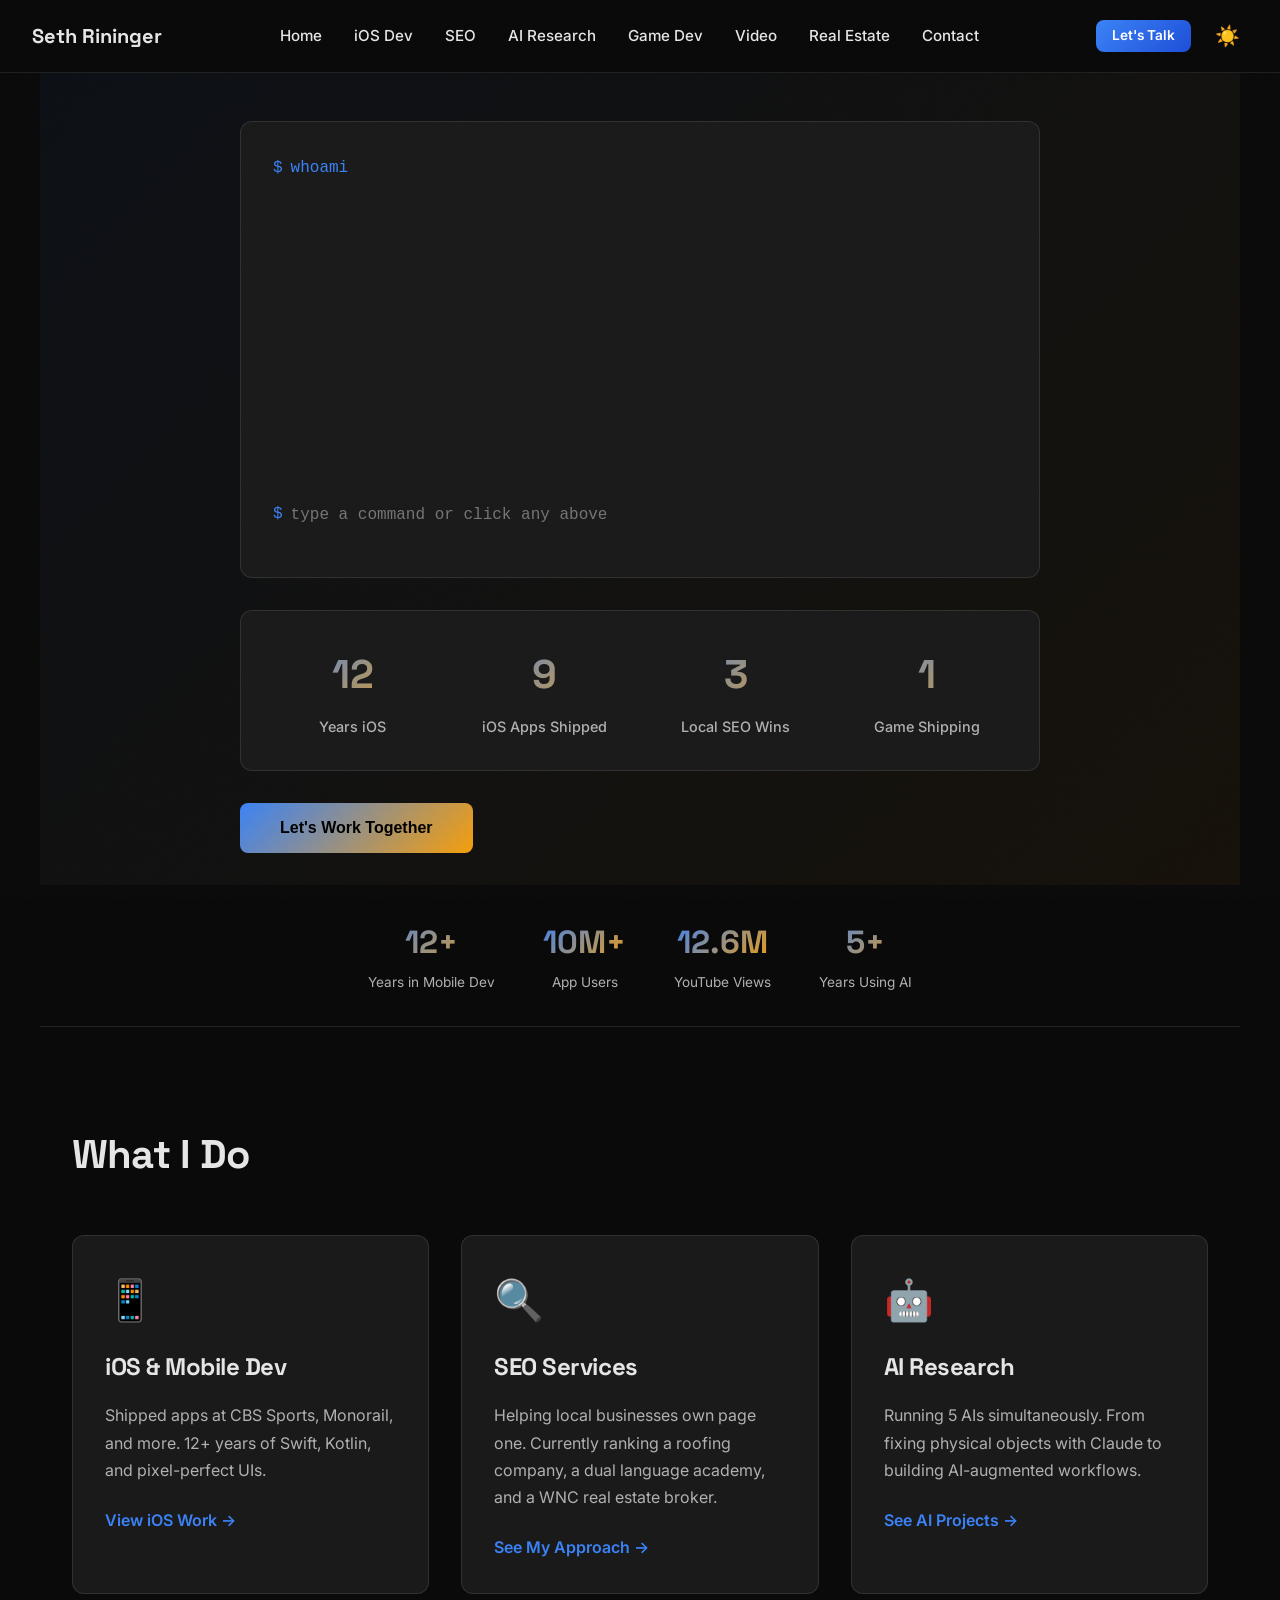
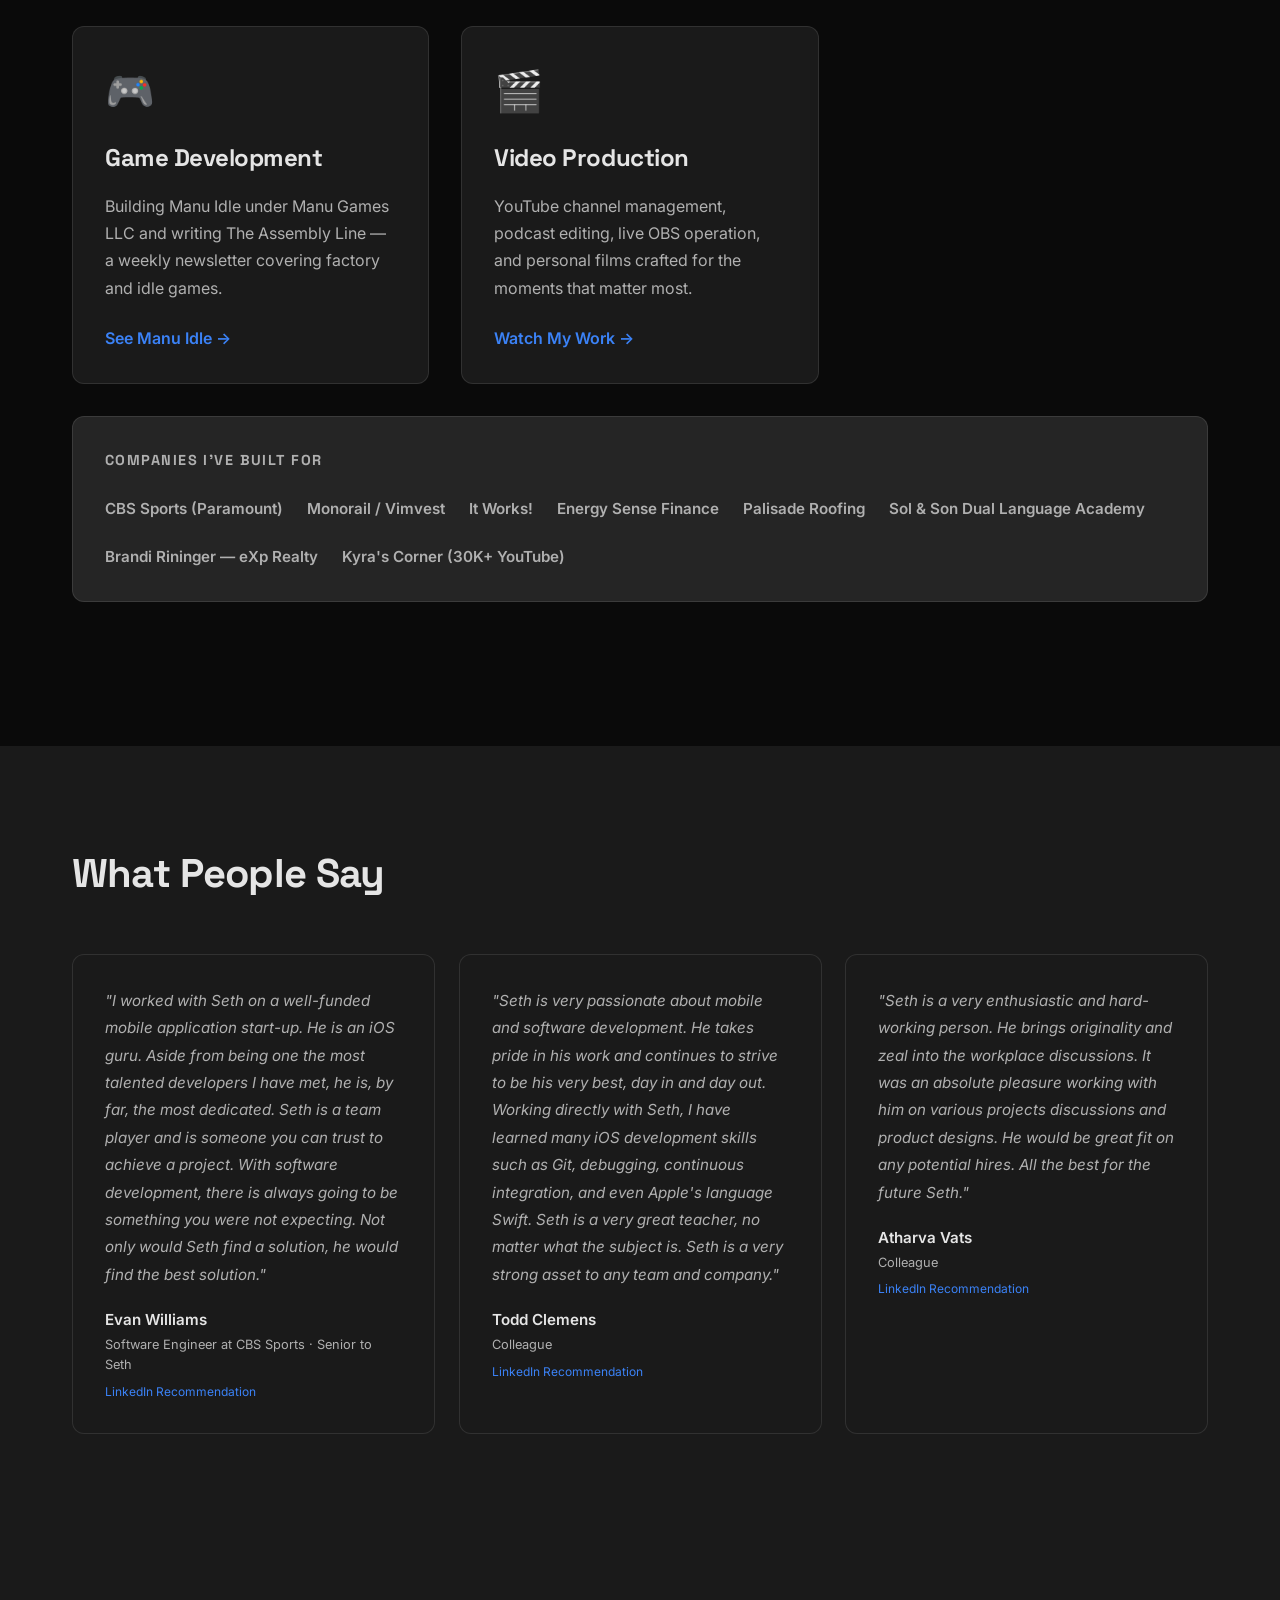
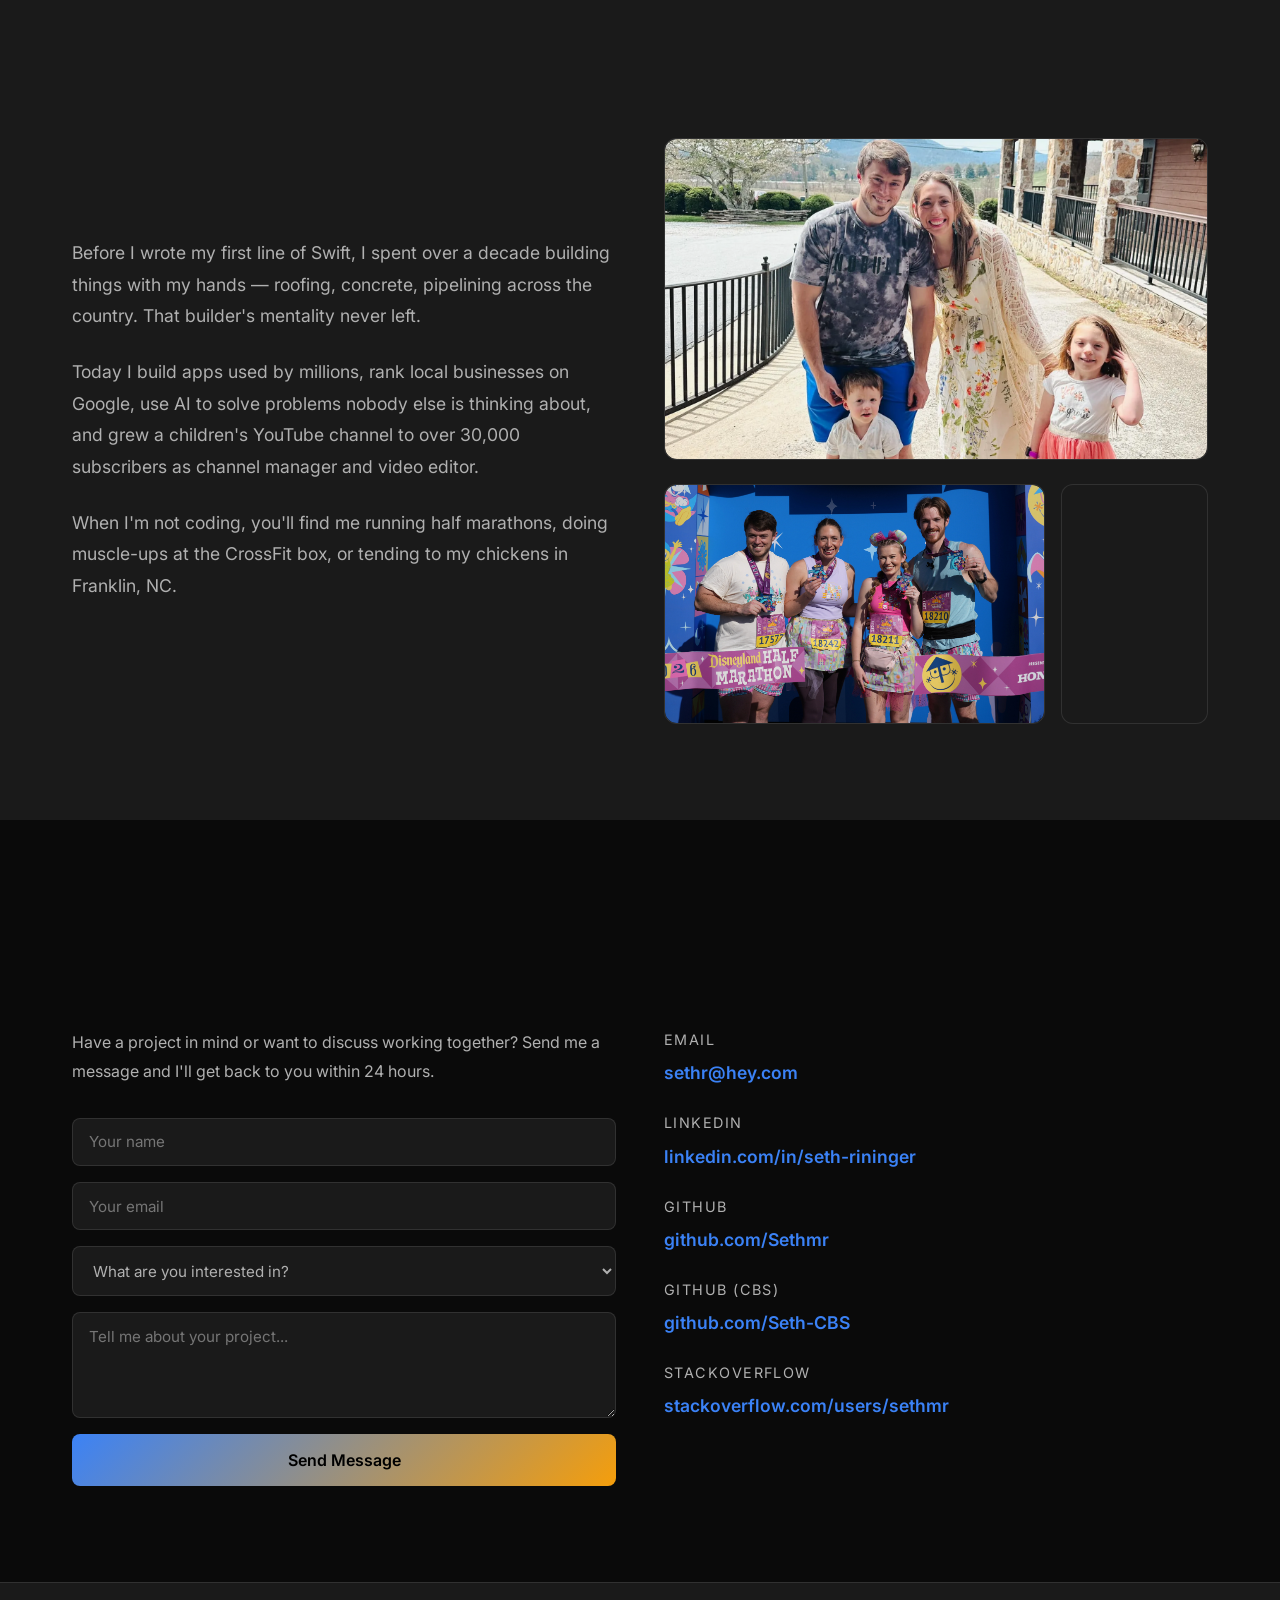
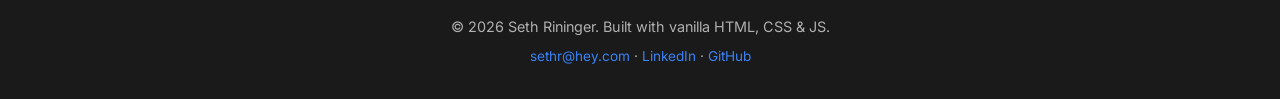
==== index.html @ 67403cc0 "Format command outputs as concise bullet lists Rewrite cat ios / seo / ai / gamedev / video / reales" ====
<!DOCTYPE html>
<html lang="en">
<head>
    <meta charset="UTF-8">
    <meta name="viewport" content="width=device-width, initial-scale=1.0, viewport-fit=cover">
    <meta name="theme-color" content="#0a0a0a">
    <title>Seth Rininger - Senior iOS Developer & AI Builder</title>
    <link rel="preconnect" href="https://fonts.googleapis.com">
    <link rel="preconnect" href="https://fonts.gstatic.com" crossorigin>
    <link href="https://fonts.googleapis.com/css2?family=Inter:wght@400;500;600;700&family=Space+Grotesk:wght@600;700&display=swap" rel="stylesheet">
    <link rel="stylesheet" href="assets/effects.css">

    <style>
        * {
            margin: 0;
            padding: 0;
            box-sizing: border-box;
        }

        :root {
            --bg-primary: #0a0a0a;
            --bg-secondary: #1a1a1a;
            --bg-tertiary: #252525;
            --text-primary: #e5e5e5;
            --text-secondary: #b0b0b0;
            --accent-blue: #3b82f6;
            --accent-amber: #f59e0b;
            --border-color: rgba(255, 255, 255, 0.1);
            --transition: all 0.3s cubic-bezier(0.4, 0, 0.2, 1);
        }

        body.light-mode {
            --bg-primary: #ffffff;
            --bg-secondary: #f9f9f9;
            --bg-tertiary: #f0f0f0;
            --text-primary: #1a1a1a;
            --text-secondary: #666666;
            --border-color: rgba(0, 0, 0, 0.1);
        }

        body {
            font-family: 'Inter', sans-serif;
            background-color: var(--bg-primary);
            color: var(--text-primary);
            line-height: 1.6;
            overflow-x: hidden;
            transition: var(--transition);
        }

        html {
            scroll-behavior: smooth;
        }

        /* Typography */
        h1, h2, h3, h4, h5, h6 {
            font-family: 'Space Grotesk', sans-serif;
            font-weight: 700;
            letter-spacing: -0.02em;
        }

        h2 {
            font-size: 2.5rem;
            margin-bottom: 3rem;
        }

        /* Navigation */
        nav {
            position: sticky;
            top: 0;
            z-index: 1000;
            background-color: rgba(10, 10, 10, 0.95);
            border-bottom: 1px solid rgba(229, 229, 229, 0.1);
            padding: 1rem 2rem;
            backdrop-filter: blur(10px);
            display: flex;
            justify-content: space-between;
            align-items: center;
        }

        body.light-mode nav {
            background-color: rgba(255, 255, 255, 0.95);
        }

        .nav-brand {
            font-family: 'Space Grotesk', sans-serif;
            font-size: 1.25rem;
            font-weight: 700;
            color: var(--text-primary);
            display: flex;
            align-items: center;
        }

        .nav-links {
            display: flex;
            gap: 2rem;
            list-style: none;
            align-items: center;
        }

        .nav-links a {
            color: var(--text-primary);
            font-size: 0.95rem;
            font-weight: 500;
            transition: color 0.2s ease;
            text-decoration: none;
        }

        .nav-links a:hover {
            color: var(--accent-blue);
        }

        .nav-controls {
            display: flex;
            gap: 1rem;
            align-items: center;
        }

        .theme-toggle {
            background: none;
            border: none;
            color: var(--text-primary);
            cursor: pointer;
            font-size: 1.25rem;
            transition: color 0.2s ease;
            padding: 0.5rem;
        }

        .theme-toggle:hover {
            color: var(--accent-blue);
        }

        /* hamburger base & animation handled by effects.css */

        /* Hero Section — sized so that hero + social-proof strip together
           fill the viewport on first paint (social strip acts like a footer
           until the user scrolls). */
        .hero {
            margin-top: 0;
            min-height: calc(100vh - 13rem);
            display: flex;
            align-items: center;
            justify-content: center;
            padding: 3rem 2rem 2rem;
            background: linear-gradient(135deg, rgba(59, 130, 246, 0.05) 0%, rgba(245, 158, 11, 0.05) 100%);
        }

        .hero-content {
            max-width: 800px;
            width: 100%;
        }

        .terminal {
            background-color: var(--bg-secondary);
            border: 1px solid var(--border-color);
            border-radius: 12px;
            padding: 2rem;
            margin-bottom: 2rem;
            font-family: 'Courier New', monospace;
            font-size: 1rem;
            line-height: 1.8;
            overflow-y: auto;
            scrollbar-width: thin;
            scrollbar-color: var(--border-color) transparent;
        }

        .terminal::-webkit-scrollbar {
            width: 8px;
        }
        .terminal::-webkit-scrollbar-track {
            background: transparent;
        }
        .terminal::-webkit-scrollbar-thumb {
            background: var(--border-color);
            border-radius: 4px;
        }
        .terminal::-webkit-scrollbar-thumb:hover {
            background: var(--accent-blue);
        }

        .terminal-line {
            margin-bottom: 1rem;
            min-height: 1.8rem;
            display: flex;
            align-items: center;
        }

        .terminal-line.command {
            color: var(--accent-blue);
        }

        .terminal-line.output {
            color: var(--accent-amber);
        }

        .terminal-prompt {
            margin-right: 0.5rem;
        }

        .cursor {
            display: inline-block;
            width: 2px;
            height: 1.2em;
            background-color: var(--accent-blue);
            margin-left: 0.1em;
            animation: blink 0.7s infinite;
        }

        @keyframes blink {
            0%, 49% { opacity: 1; }
            50%, 100% { opacity: 0; }
        }

        /* Status Board (rendered inside terminal) */
        .status-board {
            margin: 0.25rem 0 1rem 1.25rem;
            padding: 0.75rem 1rem;
            background: rgba(0, 0, 0, 0.25);
            border: 1px solid rgba(59, 130, 246, 0.2);
            border-radius: 6px;
            font-family: 'Courier New', monospace;
            font-size: 0.88rem;
            line-height: 1.9;
        }

        body.light-mode .status-board {
            background: rgba(0, 0, 0, 0.04);
            border-color: rgba(59, 130, 246, 0.25);
        }

        .status-row {
            display: grid;
            grid-template-columns: auto 1fr auto;
            gap: 0.75rem;
            align-items: center;
            color: var(--text-primary);
            padding: 0.1rem 0;
        }

        .status-row a {
            color: inherit;
            text-decoration: none;
            display: contents;
        }

        .status-row:hover .status-name {
            color: var(--accent-amber);
            text-decoration: underline;
        }

        .status-dot {
            width: 8px;
            height: 8px;
            border-radius: 50%;
            background: #10b981;
            box-shadow: 0 0 6px rgba(16, 185, 129, 0.7);
            animation: status-pulse 2.4s ease-in-out infinite;
        }

        .status-dot.yellow {
            background: #f59e0b;
            box-shadow: 0 0 6px rgba(245, 158, 11, 0.7);
        }

        @keyframes status-pulse {
            0%, 100% { opacity: 1; transform: scale(1); }
            50% { opacity: 0.55; transform: scale(0.85); }
        }

        .status-name {
            color: var(--accent-blue);
            font-weight: 500;
            transition: color 0.2s ease;
        }

        .status-meta {
            color: var(--text-secondary);
            font-size: 0.82rem;
            white-space: nowrap;
        }

        /* Help / command list */
        .terminal-help {
            margin: 0.25rem 0 1rem 1.25rem;
            color: var(--text-secondary);
            font-family: 'Courier New', monospace;
            font-size: 0.88rem;
            line-height: 1.9;
        }

        .terminal-help .cmd-row {
            display: grid;
            grid-template-columns: 22ch 1fr;
            gap: 0.5rem;
        }

        .terminal-help .cmd {
            color: var(--accent-amber);
            cursor: pointer;
            transition: color 0.2s ease;
        }

        .terminal-help .cmd:hover {
            color: var(--accent-blue);
            text-decoration: underline;
        }

        /* Bulleted list inside a sayBlock — console-y but scannable */
        .terminal-help .bullet {
            padding-left: 1.25em;
            text-indent: -1.25em;
        }
        .terminal-help .bullet::before {
            content: "▸ ";
            color: var(--accent-blue);
        }
        .terminal-help .bullet .label {
            color: var(--text-secondary);
            margin-right: 0.4em;
        }
        .terminal-help .bullet .hl {
            color: var(--accent-blue);
        }
        .terminal-help .footer-cmd {
            margin-top: 0.4rem;
            color: var(--text-secondary);
        }

        /* Interactive input line */
        .terminal-input-line {
            display: flex;
            align-items: center;
        }

        .terminal-input {
            background: transparent;
            border: none;
            outline: none;
            color: var(--accent-blue);
            font-family: 'Courier New', monospace;
            font-size: 1rem;
            flex: 1;
            caret-color: var(--accent-blue);
            padding: 0;
            margin: 0;
        }

        @media (max-width: 480px) {
            .status-board,
            .terminal-help {
                font-size: 0.75rem;
                padding: 0.5rem 0.75rem;
            }
            .terminal-help .cmd-row {
                grid-template-columns: 18ch 1fr;
            }
            .status-meta {
                font-size: 0.72rem;
            }
        }

        .stats-bar {
            display: grid;
            grid-template-columns: repeat(auto-fit, minmax(150px, 1fr));
            gap: 2rem;
            margin-bottom: 2rem;
            padding: 2rem;
            background-color: var(--bg-secondary);
            border: 1px solid var(--border-color);
            border-radius: 12px;
        }

        .stat-item {
            text-align: center;
        }

        .stat-number {
            font-family: 'Space Grotesk', sans-serif;
            font-size: 2.5rem;
            font-weight: 700;
            background: linear-gradient(135deg, var(--accent-blue), var(--accent-amber));
            -webkit-background-clip: text;
            -webkit-text-fill-color: transparent;
            background-clip: text;
            margin-bottom: 0.5rem;
        }

        .stat-label {
            font-size: 0.9rem;
            color: var(--text-secondary);
            font-weight: 500;
        }

        .hero-cta {
            display: inline-block;
            padding: 1rem 2.5rem;
            background: linear-gradient(135deg, var(--accent-blue), var(--accent-amber));
            color: #000;
            text-decoration: none;
            border-radius: 8px;
            font-weight: 600;
            font-size: 1rem;
            transition: var(--transition);
            cursor: pointer;
            border: none;
        }

        .hero-cta:hover {
            transform: translateY(-2px);
            box-shadow: 0 10px 30px rgba(59, 130, 246, 0.3);
        }

        /* Sections */
        section {
            padding: 6rem 2rem;
            max-width: 1200px;
            margin: 0 auto;
        }

        section.dark {
            background-color: var(--bg-secondary);
            max-width: 100%;
            padding-left: calc(max(2rem, (100vw - 1200px) / 2 + 2rem));
            padding-right: calc(max(2rem, (100vw - 1200px) / 2 + 2rem));
        }

        /* Cards Grid */
        .cards-grid {
            display: grid;
            grid-template-columns: repeat(auto-fit, minmax(280px, 1fr));
            gap: 2rem;
            margin-bottom: 2rem;
        }

        .card {
            background-color: var(--bg-secondary);
            border: 1px solid var(--border-color);
            border-radius: 12px;
            padding: 2rem;
            transition: var(--transition);
            opacity: 0;
            transform: translateY(20px);
        }

        .card.visible {
            opacity: 1;
            transform: translateY(0);
        }

        .card:hover {
            border-color: var(--accent-blue);
            transform: translateY(-8px);
            box-shadow: 0 20px 40px rgba(59, 130, 246, 0.2);
        }

        .card-icon {
            font-size: 2.5rem;
            margin-bottom: 1rem;
        }

        .card h3 {
            font-size: 1.5rem;
            margin-bottom: 1rem;
        }

        .card p {
            color: var(--text-secondary);
            margin-bottom: 1.5rem;
            line-height: 1.7;
        }

        .card-link {
            color: var(--accent-blue);
            text-decoration: none;
            font-weight: 600;
            display: inline-flex;
            align-items: center;
            gap: 0.5rem;
            transition: var(--transition);
        }

        .card-link:hover {
            gap: 1rem;
            color: var(--accent-amber);
        }

        /* Credibility Strip */
        .credibility-strip {
            background-color: var(--bg-tertiary);
            border: 1px solid var(--border-color);
            border-radius: 12px;
            padding: 2rem;
            margin-bottom: 3rem;
        }

        .credibility-strip h4 {
            font-size: 0.9rem;
            color: var(--text-secondary);
            margin-bottom: 1.5rem;
            text-transform: uppercase;
            letter-spacing: 0.1em;
        }

        .credibility-logos {
            display: flex;
            flex-wrap: wrap;
            gap: 1.5rem;
            align-items: center;
        }

        .credibility-logo {
            font-weight: 600;
            color: var(--text-secondary);
            font-size: 0.95rem;
            transition: var(--transition);
        }

        .credibility-logo:hover {
            color: var(--accent-blue);
        }

        /* Testimonials Section */
        .testimonials-grid {
            display: grid;
            grid-template-columns: repeat(auto-fit, minmax(300px, 1fr));
            gap: 1.5rem;
        }

        .testimonial-card {
            background-color: var(--bg-secondary);
            border: 1px solid var(--border-color);
            border-radius: 12px;
            padding: 2rem;
            transition: var(--transition);
        }

        .testimonial-card:hover {
            border-color: var(--accent-blue);
            transform: translateY(-3px);
            box-shadow: 0 8px 25px rgba(59, 130, 246, 0.1);
        }

        .testimonial-text {
            font-size: 0.95rem;
            line-height: 1.8;
            color: var(--text-secondary);
            font-style: italic;
            margin-bottom: 1.25rem;
        }

        .testimonial-author {
            display: flex;
            flex-direction: column;
            gap: 0.15rem;
        }

        .testimonial-name {
            font-weight: 600;
            color: var(--text-primary);
            font-size: 0.95rem;
        }

        .testimonial-role {
            font-size: 0.8rem;
            color: var(--text-secondary);
        }

        .testimonial-source {
            font-size: 0.75rem;
            color: var(--accent-blue);
            margin-top: 0.25rem;
        }

        /* About Section */
        .about-grid {
            display: grid;
            grid-template-columns: 1fr 1fr;
            gap: 3rem;
            align-items: center;
        }

        .about-media {
            display: flex;
            flex-direction: column;
            gap: 1.5rem;
        }

        .about-photo {
            border-radius: 12px;
            overflow: hidden;
            border: 1px solid var(--border-color);
        }

        .about-photo img {
            width: 100%;
            height: 320px;
            object-fit: cover;
            object-position: center 20%;
            display: block;
            border-radius: 12px;
        }

        .about-action-row {
            display: flex;
            gap: 1rem;
            align-items: stretch;
            height: 240px;
        }

        .about-photo-small {
            flex: 0 0 70%;
        }

        .about-photo-small img {
            height: 100% !important;
        }

        .about-video {
            border-radius: 12px;
            overflow: hidden;
            border: 1px solid var(--border-color);
            background: var(--bg-secondary);
            flex: 1;
            display: flex;
            align-items: center;
            justify-content: center;
        }

        .about-video video {
            width: 100%;
            height: 100%;
            object-fit: cover;
            border-radius: 12px;
        }

        @media (max-width: 768px) {
            .about-grid {
                grid-template-columns: 1fr;
                gap: 2rem;
            }
            .about-photo img {
                height: 260px;
            }
            .about-action-row {
                flex-direction: column;
                height: auto;
            }
            .about-photo-small {
                flex: none;
            }
            .about-photo-small img {
                height: 260px !important;
            }
            .about-video {
                height: 300px;
            }
        }

        .about-content {
            max-width: 700px;
            font-size: 1.1rem;
            line-height: 1.8;
            color: var(--text-secondary);
        }

        .about-content p {
            margin-bottom: 1.5rem;
        }

        /* Contact Section */
        .contact-links {
            display: flex;
            flex-wrap: wrap;
            gap: 2rem;
            margin-bottom: 2rem;
        }

        .contact-item {
            display: flex;
            flex-direction: column;
            gap: 0.5rem;
        }

        .contact-label {
            font-size: 0.9rem;
            color: var(--text-secondary);
            text-transform: uppercase;
            letter-spacing: 0.1em;
        }

        .contact-value {
            font-size: 1.1rem;
            font-weight: 600;
            color: var(--accent-blue);
            text-decoration: none;
            transition: var(--transition);
        }

        .contact-value:hover {
            color: var(--accent-amber);
        }

        /* Footer */
        footer {
            background-color: var(--bg-secondary);
            border-top: 1px solid var(--border-color);
            padding: 2rem;
            text-align: center;
            color: var(--text-secondary);
            font-size: 0.9rem;
        }

        /* Responsive */
        @media (max-width: 768px) {
            nav {
                background: transparent !important;
                border-bottom: none !important;
                backdrop-filter: none !important;
                -webkit-backdrop-filter: none !important;
                padding: 0.75rem 1rem !important;
                padding-top: calc(0.75rem + env(safe-area-inset-top, 0px)) !important;
                gap: 0 !important;
            }
            nav .nav-brand,
            nav .nav-controls {
                background: rgba(40, 40, 40, 0.55);
                -webkit-backdrop-filter: blur(20px) saturate(180%);
                backdrop-filter: blur(20px) saturate(180%);
                border: 1px solid rgba(255, 255, 255, 0.12);
                border-radius: 50px;
                box-shadow: 0 2px 12px rgba(0, 0, 0, 0.3);
                height: 40px;
                display: flex;
                align-items: center;
            }
            nav .nav-brand {
                padding: 0 1rem;
                font-size: 1rem;
            }
            nav .nav-controls {
                padding: 0 0.75rem;
                gap: 0.5rem;
            }
            body.light-mode nav .nav-brand,
            body.light-mode nav .nav-controls {
                background: rgba(255, 255, 255, 0.55);
                border: 1px solid rgba(0, 0, 0, 0.08);
                box-shadow: 0 2px 12px rgba(0, 0, 0, 0.1);
            }

            h2 {
                font-size: 1.8rem;
                margin-bottom: 2rem;
            }

            .nav-links {
                display: none;
                position: absolute;
                top: 60px;
                left: 0;
                right: 0;
                background-color: var(--bg-primary);
                flex-direction: column;
                gap: 1rem;
                padding: 1.5rem;
                border-bottom: 1px solid var(--border-color);
            }

            .nav-links.active {
                display: flex;
            }

            .hamburger {
                display: flex;
            }

            .nav-cta {
                display: none;
            }

            .hero {
                align-items: flex-start;
                min-height: auto;
                padding-top: 5rem;
                padding-bottom: 2rem;
            }

            .terminal {
                padding: 1.5rem;
                font-size: 0.85rem;
            }

            .terminal-input {
                font-size: 16px;
            }

            .stats-bar {
                grid-template-columns: repeat(2, 1fr);
                gap: 1rem;
                padding: 1.5rem;
            }

            .stat-number {
                font-size: 1.8rem;
            }

            .credibility-logos {
                gap: 1rem;
            }

            .credibility-logo {
                font-size: 0.85rem;
            }

            section {
                padding: 3rem 1rem;
            }

            .contact-links {
                flex-direction: column;
                gap: 1.5rem;
            }

            #contact > div {
                grid-template-columns: 1fr !important;
                gap: 2rem !important;
            }
        }

        @media (max-width: 480px) {
            section {
                padding: 2rem 1rem;
            }

            h2 {
                font-size: 1.5rem;
                margin-bottom: 1.5rem;
            }

            .hero {
                padding: 1rem;
            }

            .terminal {
                padding: 1rem;
                font-size: 0.75rem;
            }

            .stats-bar {
                grid-template-columns: 1fr;
            }

            .stat-number {
                font-size: 1.5rem;
            }

            .hero-cta {
                padding: 0.8rem 2rem;
                font-size: 0.95rem;
            }
        }

        .sr-only { position: absolute; width: 1px; height: 1px; padding: 0; margin: -1px; overflow: hidden; clip: rect(0,0,0,0); white-space: nowrap; border: 0; }
    </style>
    <meta name="author" content="Seth Rininger">
    <meta name="robots" content="index, follow">
    <meta name="description" content="Seth Rininger is a Senior iOS Developer, SEO Consultant, and AI researcher with 12+ years in mobile development. Currently at CBS Sports/Paramount. Available for consulting.">
    <meta property="og:site_name" content="Seth Rininger — Developer & Consultant">
    <meta property="og:locale" content="en_US">
    <meta property="og:type" content="website">
    <meta property="og:title" content="Seth Rininger — Senior iOS Developer & AI Builder">
    <meta property="og:description" content="12+ years building apps used by millions. Now ranking local businesses on Google and pushing AI to its limits. Available for consulting.">
    <meta property="og:url" content="https://sethrininger.dev/">
    <meta name="twitter:card" content="summary_large_image">
    <meta name="twitter:creator" content="@sethrininger">
    <script type="application/ld+json">
{
  "@context": "https://schema.org",
  "@type": "Person",
  "name": "Seth Rininger",
  "url": "https://sethrininger.dev",
  "email": "sethr@hey.com",
  "jobTitle": "Senior iOS Developer",
  "worksFor": {
    "@type": "Organization",
    "name": "CBS Sports / Paramount"
  },
  "alumniOf": {
    "@type": "CollegeOrUniversity",
    "name": "Freed-Hardeman University"
  },
  "knowsAbout": ["iOS Development", "Swift", "SwiftUI", "SEO", "AI", "Game Development"],
  "sameAs": [
    "https://www.linkedin.com/in/seth-rininger-004036a3/",
    "https://www.youtube.com/@KyrasCorner",
    "https://www.instagram.com/graphical_instinct/",
    "https://www.manugames.com"
  ]
}
    </script>
    <link rel="canonical" href="https://sethrininger.dev/">
    <link rel="icon" type="image/png" href="assets/favicon.png">
    <link rel="apple-touch-icon" href="assets/apple-touch-icon.png">
    <meta property="og:image" content="https://sethrininger.dev/assets/images/og-preview.png">
    <meta property="og:image:width" content="1200">
    <meta property="og:image:height" content="630">
</head>
<body>
    <!-- Navigation -->
    <nav>
        <a href="index.html" class="nav-brand" style="text-decoration:none;">Seth Rininger</a>
        <ul class="nav-links">
            <li><a href="#home">Home</a></li>
            <li><a href="ios.html">iOS Dev</a></li>
            <li><a href="seo.html">SEO</a></li>
            <li><a href="ai.html">AI Research</a></li>
            <li><a href="gamedev.html">Game Dev</a></li>
            <li><a href="video.html">Video</a></li>
            <li><a href="realestate.html">Real Estate</a></li>
            <li><a href="#contact">Contact</a></li>
        </ul>
        <div class="nav-controls">
            <a href="#contact" class="nav-cta">Let's Talk</a>
            <button class="theme-toggle" id="themeToggle" aria-label="Toggle dark/light mode">☀️</button>
            <button class="hamburger" id="hamburger" aria-label="Toggle navigation menu" aria-expanded="false">
                <span></span><span></span><span></span>
            </button>
        </div>
    </nav>

    <!-- Hero Section -->
    <section class="hero" id="home">
        <h1 class="sr-only">Seth Rininger — Senior iOS Developer, SEO Strategist & AI Builder</h1>
        <div class="hero-content">
            <div class="terminal" id="terminal">
                <div class="terminal-line command">
                    <span class="terminal-prompt">$</span>
                    <span id="line1"></span>
                </div>
                <div class="terminal-line output" id="output1" style="opacity: 0;">
                    <span class="terminal-prompt">&gt;</span>
                    <span>seth-rininger &middot; Senior iOS Developer &middot; Franklin, NC</span>
                </div>
                <div class="terminal-help" id="terminalHelp">
                    <div class="cmd-row" style="opacity: 0;"><span class="cmd" data-cmd="cat ios">cat ios</span><span>iOS development &mdash; 9 apps, 12+ yrs</span></div>
                    <div class="cmd-row" style="opacity: 0;"><span class="cmd" data-cmd="cat seo">cat seo</span><span>local SEO &mdash; 3 clients, page one</span></div>
                    <div class="cmd-row" style="opacity: 0;"><span class="cmd" data-cmd="cat ai">cat ai</span><span>AI research &amp; AI-native workflows</span></div>
                    <div class="cmd-row" style="opacity: 0;"><span class="cmd" data-cmd="cat gamedev">cat gamedev</span><span>Manu Games &middot; Assembly Line newsletter</span></div>
                    <div class="cmd-row" style="opacity: 0;"><span class="cmd" data-cmd="cat video">cat video</span><span>Kyra's Corner &middot; 30K subs, 12.6M views</span></div>
                    <div class="cmd-row" style="opacity: 0;"><span class="cmd" data-cmd="cat realestate">cat realestate</span><span>Brandi Rininger &middot; eXp Realty (WNC)</span></div>
                    <div class="cmd-row" style="opacity: 0;"><span class="cmd" data-cmd="ls projects">ls projects</span><span>everything shipping right now</span></div>
                    <div class="cmd-row" style="opacity: 0;"><span class="cmd" data-cmd="cat resume">cat resume</span><span>career summary</span></div>
                    <div class="cmd-row" style="opacity: 0;"><span class="cmd" data-cmd="contact">contact</span><span>scroll to contact form</span></div>
                </div>

                <div id="terminalDynamic"></div>

                <div class="terminal-line command terminal-input-line" id="terminalInputLine">
                    <span class="terminal-prompt">$</span>
                    <input
                        type="text"
                        class="terminal-input"
                        id="terminalInput"
                        autocomplete="off"
                        autocapitalize="off"
                        autocorrect="off"
                        spellcheck="false"
                        aria-label="Terminal input"
                        placeholder="type a command or click any above"
                    >
                </div>
            </div>

            <div class="stats-bar">
                <div class="stat-item">
                    <div class="stat-number" data-target="12">0</div>
                    <div class="stat-label">Years iOS</div>
                </div>
                <div class="stat-item">
                    <div class="stat-number" data-target="9">0</div>
                    <div class="stat-label">iOS Apps Shipped</div>
                </div>
                <div class="stat-item">
                    <div class="stat-number" data-target="3">0</div>
                    <div class="stat-label">Local SEO Wins</div>
                </div>
                <div class="stat-item">
                    <div class="stat-number" data-target="1">0</div>
                    <div class="stat-label">Game Shipping</div>
                </div>
            </div>

            <button class="hero-cta" id="ctaButton">Let's Work Together</button>
        </div>
    </section>

    <!-- Social Proof Stats -->
    <section style="padding: 2rem; border-bottom: 1px solid rgba(229, 229, 229, 0.1);">
        <div style="max-width: 1000px; margin: 0 auto; display: flex; justify-content: center; gap: 3rem; flex-wrap: wrap; text-align: center;">
            <div>
                <div style="font-family: 'Space Grotesk', sans-serif; font-size: 2rem; font-weight: 700; background: linear-gradient(135deg, #3b82f6, #f59e0b); -webkit-background-clip: text; -webkit-text-fill-color: transparent; background-clip: text;">12+</div>
                <div style="color: var(--text-secondary); font-size: 0.85rem; margin-top: 0.25rem;">Years in Mobile Dev</div>
            </div>
            <div>
                <div style="font-family: 'Space Grotesk', sans-serif; font-size: 2rem; font-weight: 700; background: linear-gradient(135deg, #3b82f6, #f59e0b); -webkit-background-clip: text; -webkit-text-fill-color: transparent; background-clip: text;">10M+</div>
                <div style="color: var(--text-secondary); font-size: 0.85rem; margin-top: 0.25rem;">App Users</div>
            </div>
            <div>
                <div style="font-family: 'Space Grotesk', sans-serif; font-size: 2rem; font-weight: 700; background: linear-gradient(135deg, #3b82f6, #f59e0b); -webkit-background-clip: text; -webkit-text-fill-color: transparent; background-clip: text;">12.6M</div>
                <div style="color: var(--text-secondary); font-size: 0.85rem; margin-top: 0.25rem;">YouTube Views</div>
            </div>
            <div>
                <div style="font-family: 'Space Grotesk', sans-serif; font-size: 2rem; font-weight: 700; background: linear-gradient(135deg, #3b82f6, #f59e0b); -webkit-background-clip: text; -webkit-text-fill-color: transparent; background-clip: text;">5+</div>
                <div style="color: var(--text-secondary); font-size: 0.85rem; margin-top: 0.25rem;">Years Using AI</div>
            </div>
        </div>
    </section>

    <!-- What I Do Section -->
    <section id="services">
        <h2>What I Do</h2>
        <div class="cards-grid">
            <div class="card">
                <div class="card-icon">📱</div>
                <h3>iOS & Mobile Dev</h3>
                <p>Shipped apps at CBS Sports, Monorail, and more. 12+ years of Swift, Kotlin, and pixel-perfect UIs.</p>
                <a href="ios.html" class="card-link">View iOS Work →</a>
            </div>

            <div class="card">
                <div class="card-icon">🔍</div>
                <h3>SEO Services</h3>
                <p>Helping local businesses own page one. Currently ranking a roofing company, a dual language academy, and a WNC real estate broker.</p>
                <a href="seo.html" class="card-link">See My Approach →</a>
            </div>

            <div class="card">
                <div class="card-icon">🤖</div>
                <h3>AI Research</h3>
                <p>Running 5 AIs simultaneously. From fixing physical objects with Claude to building AI-augmented workflows.</p>
                <a href="ai.html" class="card-link">See AI Projects →</a>
            </div>

            <div class="card">
                <div class="card-icon">🎮</div>
                <h3>Game Development</h3>
                <p>Building Manu Idle under Manu Games LLC and writing The Assembly Line — a weekly newsletter covering factory and idle games.</p>
                <a href="gamedev.html" class="card-link">See Manu Idle →</a>
            </div>

            <div class="card">
                <div class="card-icon">🎬</div>
                <h3>Video Production</h3>
                <p>YouTube channel management, podcast editing, live OBS operation, and personal films crafted for the moments that matter most.</p>
                <a href="video.html" class="card-link">Watch My Work →</a>
            </div>
        </div>

        <div class="credibility-strip">
            <h4>Companies I've Built For</h4>
            <div class="credibility-logos">
                <span class="credibility-logo">CBS Sports (Paramount)</span>
                <span class="credibility-logo">Monorail / Vimvest</span>
                <span class="credibility-logo">It Works!</span>
                <span class="credibility-logo">Energy Sense Finance</span>
                <span class="credibility-logo">Palisade Roofing</span>
                <span class="credibility-logo">Sol & Son Dual Language Academy</span>
                <span class="credibility-logo">Brandi Rininger — eXp Realty</span>
                <span class="credibility-logo">Kyra's Corner (30K+ YouTube)</span>
            </div>
        </div>
    </section>

    <!-- Testimonials Section -->
    <section class="dark">
        <h2>What People Say</h2>
        <div class="testimonials-grid">
            <div class="testimonial-card fade-in">
                <p class="testimonial-text">"I worked with Seth on a well-funded mobile application start-up. He is an iOS guru. Aside from being one the most talented developers I have met, he is, by far, the most dedicated. Seth is a team player and is someone you can trust to achieve a project. With software development, there is always going to be something you were not expecting. Not only would Seth find a solution, he would find the best solution."</p>
                <div class="testimonial-author">
                    <span class="testimonial-name">Evan Williams</span>
                    <span class="testimonial-role">Software Engineer at CBS Sports &middot; Senior to Seth</span>
                    <span class="testimonial-source">LinkedIn Recommendation</span>
                </div>
            </div>
            <div class="testimonial-card fade-in">
                <p class="testimonial-text">"Seth is very passionate about mobile and software development. He takes pride in his work and continues to strive to be his very best, day in and day out. Working directly with Seth, I have learned many iOS development skills such as Git, debugging, continuous integration, and even Apple's language Swift. Seth is a very great teacher, no matter what the subject is. Seth is a very strong asset to any team and company."</p>
                <div class="testimonial-author">
                    <span class="testimonial-name">Todd Clemens</span>
                    <span class="testimonial-role">Colleague</span>
                    <span class="testimonial-source">LinkedIn Recommendation</span>
                </div>
            </div>
            <div class="testimonial-card fade-in">
                <p class="testimonial-text">"Seth is a very enthusiastic and hard-working person. He brings originality and zeal into the workplace discussions. It was an absolute pleasure working with him on various projects discussions and product designs. He would be great fit on any potential hires. All the best for the future Seth."</p>
                <div class="testimonial-author">
                    <span class="testimonial-name">Atharva Vats</span>
                    <span class="testimonial-role">Colleague</span>
                    <span class="testimonial-source">LinkedIn Recommendation</span>
                </div>
            </div>
        </div>
    </section>

    <!-- About Section -->
    <section class="dark">
        <h2>About</h2>
        <div class="about-grid">
            <div class="about-content">
                <p>Before I wrote my first line of Swift, I spent over a decade building things with my hands — roofing, concrete, pipelining across the country. That builder's mentality never left.</p>
                <p>Today I build apps used by millions, rank local businesses on Google, use AI to solve problems nobody else is thinking about, and grew a children's YouTube channel to over 30,000 subscribers as channel manager and video editor.</p>
                <p>When I'm not coding, you'll find me running half marathons, doing muscle-ups at the CrossFit box, or tending to my chickens in Franklin, NC.</p>
            </div>
            <div class="about-media">
                <div class="about-photo">
                    <picture>
                        <source srcset="assets/images/Family.webp" type="image/webp">
                        <img src="assets/images/Family.jpg" alt="Seth Rininger with his family in Franklin, NC" loading="lazy">
                    </picture>
                </div>
                <div class="about-action-row">
                    <div class="about-photo about-photo-small">
                        <picture>
                            <source srcset="assets/images/half_marathon.webp" type="image/webp">
                            <img src="assets/images/half_marathon.jpg" alt="Seth Rininger running a half marathon" loading="lazy">
                        </picture>
                    </div>
                    <div class="about-video">
                        <video src="assets/images/muscleup.mp4" preload="metadata" autoplay loop muted playsinline aria-label="Seth performing a muscle-up at CrossFit">
                        </video>
                    </div>
                </div>
            </div>
        </div>
    </section>

    <!-- Contact Section -->
    <section id="contact">
        <h2>Let's Connect</h2>
        <div style="display: grid; grid-template-columns: 1fr 1fr; gap: 3rem; align-items: start;">
            <div>
                <p style="color: var(--text-secondary); margin-bottom: 2rem; line-height: 1.8;">Have a project in mind or want to discuss working together? Send me a message and I'll get back to you within 24 hours.</p>
                <form action="https://formspree.io/f/xpwzgkwl" method="POST" style="display: flex; flex-direction: column; gap: 1rem;">
                    <input type="text" name="name" placeholder="Your name" aria-label="Your name" required style="padding: 0.85rem 1rem; background: var(--bg-secondary); border: 1px solid var(--border-color); border-radius: 8px; color: var(--text-primary); font-family: 'Inter', sans-serif; font-size: 0.95rem; outline: none; transition: border-color 0.2s ease;">
                    <input type="email" name="email" placeholder="Your email" aria-label="Your email" required style="padding: 0.85rem 1rem; background: var(--bg-secondary); border: 1px solid var(--border-color); border-radius: 8px; color: var(--text-primary); font-family: 'Inter', sans-serif; font-size: 0.95rem; outline: none; transition: border-color 0.2s ease;">
                    <select name="interest" aria-label="What are you interested in?" style="padding: 0.85rem 1rem; background: var(--bg-secondary); border: 1px solid var(--border-color); border-radius: 8px; color: var(--text-secondary); font-family: 'Inter', sans-serif; font-size: 0.95rem; outline: none; transition: border-color 0.2s ease;">
                        <option value="" disabled selected>What are you interested in?</option>
                        <option value="ios">iOS Development</option>
                        <option value="seo">SEO Services</option>
                        <option value="ai">AI Consulting</option>
                        <option value="general">General Inquiry</option>
                    </select>
                    <textarea name="message" placeholder="Tell me about your project..." aria-label="Tell me about your project" rows="4" required style="padding: 0.85rem 1rem; background: var(--bg-secondary); border: 1px solid var(--border-color); border-radius: 8px; color: var(--text-primary); font-family: 'Inter', sans-serif; font-size: 0.95rem; outline: none; resize: vertical; transition: border-color 0.2s ease;"></textarea>
                    <button type="submit" class="hero-cta" style="cursor: pointer; border: none; font-family: 'Inter', sans-serif;">Send Message</button>
                </form>
            </div>
            <div>
                <div class="contact-links" style="flex-direction: column; gap: 1.5rem;">
                    <div class="contact-item">
                        <span class="contact-label">Email</span>
                        <a href="mailto:sethr@hey.com" class="contact-value">sethr@hey.com</a>
                    </div>
                    <div class="contact-item">
                        <span class="contact-label">LinkedIn</span>
                        <a href="https://www.linkedin.com/in/seth-rininger-004036a3/" class="contact-value" target="_blank">linkedin.com/in/seth-rininger</a>
                    </div>
                    <div class="contact-item">
                        <span class="contact-label">GitHub</span>
                        <a href="https://github.com/Sethmr" class="contact-value" target="_blank">github.com/Sethmr</a>
                    </div>
                    <div class="contact-item">
                        <span class="contact-label">GitHub (CBS)</span>
                        <a href="https://github.com/Seth-CBS" class="contact-value" target="_blank">github.com/Seth-CBS</a>
                    </div>
                    <div class="contact-item">
                        <span class="contact-label">StackOverflow</span>
                        <a href="https://stackoverflow.com/users/3594657/sethmr" class="contact-value" target="_blank">stackoverflow.com/users/sethmr</a>
                    </div>
                </div>
            </div>
        </div>
    </section>

    <!-- Footer -->
    <footer>
        <p>&copy; 2026 Seth Rininger. Built with vanilla HTML, CSS & JS.</p>
        <p style="margin-top: 0.5rem; font-size: 0.85rem;">
            <a href="mailto:sethr@hey.com" style="color: var(--accent-blue); text-decoration: none;">sethr@hey.com</a> ·
            <a href="https://www.linkedin.com/in/seth-rininger-004036a3/" target="_blank" rel="noopener" style="color: var(--accent-blue); text-decoration: none;">LinkedIn</a> ·
            <a href="https://github.com/Sethmr" target="_blank" rel="noopener" style="color: var(--accent-blue); text-decoration: none;">GitHub</a>
        </p>
    </footer>

    <script>
        // ============ Theme Toggle ============
        const themeToggle = document.getElementById('themeToggle');
        const body = document.body;
        const savedTheme = localStorage.getItem('theme') || 'dark';
        if (savedTheme === 'light') {
            body.classList.add('light-mode');
            themeToggle.textContent = '🌙';
        }
        themeToggle.addEventListener('click', () => {
            body.classList.toggle('light-mode');
            const isLight = body.classList.contains('light-mode');
            themeToggle.textContent = isLight ? '🌙' : '☀️';
            localStorage.setItem('theme', isLight ? 'light' : 'dark');
        });

        // ============ Mobile Menu Toggle ============
        const hamburger = document.getElementById('hamburger');
        const navLinks = document.querySelector('.nav-links');

        hamburger.addEventListener('click', () => {
            hamburger.classList.toggle('active');
            navLinks.classList.toggle('active');
            const isExpanded = hamburger.classList.contains('active');
            hamburger.setAttribute('aria-expanded', isExpanded);
        });

        navLinks.querySelectorAll('a').forEach(link => {
            link.addEventListener('click', () => {
                hamburger.classList.remove('active');
                navLinks.classList.remove('active');
            });
        });


        // ============ Typing Animation ============
        function typeText(element, text, speed = 50) {
            return new Promise((resolve) => {
                let index = 0;
                element.textContent = '';

                const type = () => {
                    if (index < text.length) {
                        element.textContent += text[index];
                        index++;
                        setTimeout(type, speed);
                    } else {
                        resolve();
                    }
                };
                type();
            });
        }

        async function startTypingAnimation() {
            // Focus the input right away so the blinking caret lives at
            // the bottom for the entire boot, even as the content above
            // types itself in.
            const inputEl = document.getElementById('terminalInput');
            inputEl.focus({ preventScroll: true });

            // Pre-roll so the boot doesn't fire behind the preloader
            // (which holds for 1s after load then fades for 600ms before
            // it's removed). Gives the user ~400ms of settled page before
            // the whoami starts typing.
            await new Promise(r => setTimeout(r, 2000));

            // $ whoami — typed
            await typeText(document.getElementById('line1'), 'whoami', 110);
            await new Promise(r => setTimeout(r, 320));

            // > seth-rininger ...
            document.getElementById('output1').style.opacity = '1';
            await new Promise(r => setTimeout(r, 380));

            // Reveal the command menu one row at a time.
            const rows = document.querySelectorAll('#terminalHelp .cmd-row');
            for (const row of rows) {
                row.style.transition = 'opacity 0.3s ease';
                row.style.opacity = '1';
                await new Promise(r => setTimeout(r, 230));
            }

            await new Promise(r => setTimeout(r, 250));

            // Lock the terminal to its natural boot height so any commands
            // the user types afterward scroll within that fixed box instead
            // of stretching the page.
            const terminal = document.getElementById('terminal');
            requestAnimationFrame(() => {
                terminal.style.height = terminal.offsetHeight + 'px';
            });
            // Re-focus in case the user clicked elsewhere during the boot.
            inputEl.focus({ preventScroll: true });
        }

        // Wire up the interactive terminal immediately so users can type
        // before/during the boot animation — then run the animation.
        if (document.readyState === 'loading') {
            document.addEventListener('DOMContentLoaded', initTerminal);
        } else {
            initTerminal();
        }
        window.addEventListener('load', startTypingAnimation);

        // ============ Interactive Terminal ============
        function initTerminal() {
            const input = document.getElementById('terminalInput');
            const dynamic = document.getElementById('terminalDynamic');
            const history = [];
            let historyIdx = -1;

            const say = (html, kind = 'output') => {
                const line = document.createElement('div');
                line.className = 'terminal-line ' + kind;
                line.innerHTML = kind === 'output'
                    ? `<span class="terminal-prompt">&gt;</span><span>${html}</span>`
                    : `<span class="terminal-prompt">$</span><span>${html}</span>`;
                dynamic.appendChild(line);
            };

            const sayBlock = (html) => {
                const block = document.createElement('div');
                block.className = 'terminal-help';
                block.innerHTML = html;
                dynamic.appendChild(block);
            };

            const escapeHtml = (s) => s.replace(/[&<>"']/g, (c) => ({
                '&': '&amp;', '<': '&lt;', '>': '&gt;', '"': '&quot;', "'": '&#39;'
            }[c]));

            const commands = {
                'help': () => {
                    sayBlock(document.getElementById('terminalHelp').innerHTML);
                },
                'whoami': () => say('seth-rininger &middot; Senior iOS Developer &middot; Franklin, NC'),
                'ls projects/': () => sayBlock(
                    `<div class="cmd-row"><span style="color:var(--accent-blue)">peanut-gallery/</span><span>Chrome extension &middot; live on Web Store</span></div>
                     <div class="cmd-row"><span style="color:var(--accent-blue)">manu-idle/</span><span>SwiftUI incremental game &middot; Manu Games LLC</span></div>
                     <div class="cmd-row"><span style="color:var(--accent-blue)">ios-portfolio/</span><span>9 apps shipped since 2014 &middot; 10M+ users</span></div>
                     <div class="cmd-row"><span style="color:var(--accent-blue)">local-seo/</span><span>3 clients ranking page one</span></div>
                     <div class="cmd-row"><span style="color:var(--accent-blue)">kyras-corner/</span><span>30K subs &middot; 12.6M lifetime views</span></div>`
                ),
                'ls projects': () => commands['ls projects/'](),
                'ls': () => commands['ls projects/'](),
                'cat ios': () => sayBlock(
                    `<div class="bullet">9 iOS apps shipped &middot; 10M+ users &middot; 12+ yrs mobile</div>
                     <div class="bullet"><span class="label">Now:</span>Senior iOS @ <span class="hl">CBS Sports / Paramount</span> (SwiftUI)</div>
                     <div class="bullet"><span class="label">Then:</span>Vimvest &rarr; Monorail (5 yrs, first hire), It Works!, Energy Sense</div>
                     <div class="bullet"><span class="label">Shipped:</span>Food Fight (SDX, 2015), Annual Bible Lectureship (2015)</div>
                     <div class="footer-cmd"><span class="cmd" data-cmd="open ios">open ios</span> &rarr; full timeline</div>`
                ),
                'ios': () => commands['cat ios'](),
                'cat seo': () => sayBlock(
                    `<div class="bullet">Local SEO for small businesses &mdash; page one or it didn't happen</div>
                     <div class="bullet"><span class="hl">Palisade Roofing</span> &middot; <span class="hl">Sol &amp; Son Dual Language Academy</span></div>
                     <div class="bullet"><span class="hl">Brandi Rininger</span> (eXp Realty, WNC)</div>
                     <div class="bullet">All three currently ranking page one for target queries</div>
                     <div class="footer-cmd"><span class="cmd" data-cmd="open seo">open seo</span> &rarr; approach &amp; case studies</div>`
                ),
                'seo': () => commands['cat seo'](),
                'cat ai': () => sayBlock(
                    `<div class="bullet">5 AIs running daily &middot; 5+ yrs shipping AI in production</div>
                     <div class="bullet"><span class="hl">Peanut Gallery</span> &mdash; Chrome ext, AI commentary over video (live)</div>
                     <div class="bullet">AI-augmented dev workflows &middot; fixing physical objects with Claude</div>
                     <div class="footer-cmd"><span class="cmd" data-cmd="open ai">open ai</span> &rarr; proof of what ships</div>`
                ),
                'ai': () => commands['cat ai'](),
                'cat gamedev': () => sayBlock(
                    `<div class="bullet"><span class="hl">Manu Idle</span> &mdash; SwiftUI incremental game under Manu Games LLC</div>
                     <div class="bullet"><span class="hl">The Assembly Line</span> &mdash; weekly newsletter on factory/idle games</div>
                     <div class="bullet">Alpha build in testers' hands on Discord</div>
                     <div class="footer-cmd"><span class="cmd" data-cmd="open manu-idle">open manu-idle</span> &rarr; game dev page</div>`
                ),
                'gamedev': () => commands['cat gamedev'](),
                'cat video': () => sayBlock(
                    `<div class="bullet"><span class="hl">Kyra's Corner</span> &mdash; 30K subs &middot; 12.6M lifetime views</div>
                     <div class="bullet">Channel mgmt &middot; podcast editing &middot; live OBS ops</div>
                     <div class="bullet">Personal films for the moments that matter most</div>
                     <div class="footer-cmd"><span class="cmd" data-cmd="open video">open video</span> &rarr; video portfolio</div>`
                ),
                'video': () => commands['cat video'](),
                'cat realestate': () => sayBlock(
                    `<div class="bullet">Site &amp; local SEO for <span class="hl">Brandi Rininger</span> (eXp Realty)</div>
                     <div class="bullet">Western North Carolina &mdash; ranking for target local queries</div>
                     <div class="footer-cmd"><span class="cmd" data-cmd="open realestate">open realestate</span> &rarr; Brandi's site</div>`
                ),
                'realestate': () => commands['cat realestate'](),
                'cat resume': () => sayBlock(
                    `<div class="bullet"><span class="label">2022 &rarr; now</span>Senior iOS Dev &middot; <span class="hl">CBS Sports / Paramount</span></div>
                     <div class="bullet"><span class="label">2017 &ndash; 2022</span>Lead Front-End &middot; Vimvest &rarr; Monorail (first hire)</div>
                     <div class="bullet"><span class="label">2017</span>iOS Developer &middot; It Works! Global</div>
                     <div class="bullet"><span class="label">2016 &ndash; 2017</span>Lead Mobile &middot; Energy Sense Finance</div>
                     <div class="bullet"><span class="label">2015</span>Food Fight (SDX), Annual Bible Lectureship</div>
                     <div class="bullet"><span class="label">B.S. CS</span>Freed-Hardeman University</div>
                     <div class="footer-cmd" style="color:var(--accent-amber)">9 iOS apps shipped &middot; 12+ yrs mobile &middot; App Store &rarr; Apple Arcade</div>`
                ),
                'resume': () => commands['cat resume'](),
                'tail ship.log': () => sayBlock(
                    `<div class="bullet"><span class="label">2026-04</span>peanut-gallery v1.5.3 &rarr; Chrome Web Store</div>
                     <div class="bullet"><span class="label">2026-04</span>sethrininger.dev &rarr; interactive terminal shipped</div>
                     <div class="bullet"><span class="label">2026-03</span>manu-idle &rarr; alpha build to Discord</div>
                     <div class="bullet"><span class="label">2026-02</span>local-seo &rarr; Palisade Roofing on page one</div>
                     <div class="bullet"><span class="label">2025-Q4</span>cbs-sports &rarr; SwiftUI feature ownership</div>
                     <div class="bullet"><span class="label">2015-12</span>food-fight (SDX) &rarr; App Store</div>
                     <div class="bullet"><span class="label">2015-05</span>annual-bible-lectureship &rarr; App Store</div>`
                ),
                'tail': () => commands['tail ship.log'](),
                'ship.log': () => commands['tail ship.log'](),
                'open peanut-gallery': () => { say('opening <a href="https://www.peanutgallery.live" target="_blank" style="color:var(--accent-blue)">peanutgallery.live</a>...'); window.open('https://www.peanutgallery.live', '_blank'); },
                'open ios': () => { say('navigating to ios.html...'); setTimeout(() => window.location.href = 'ios.html', 400); },
                'open manu-idle': () => { say('navigating to gamedev.html...'); setTimeout(() => window.location.href = 'gamedev.html', 400); },
                'open ai': () => { say('navigating to ai.html...'); setTimeout(() => window.location.href = 'ai.html', 400); },
                'open seo': () => { say('navigating to seo.html...'); setTimeout(() => window.location.href = 'seo.html', 400); },
                'open video': () => { say('navigating to video.html...'); setTimeout(() => window.location.href = 'video.html', 400); },
                'open realestate': () => { say('opening brandi.sethrininger.dev...'); setTimeout(() => window.location.href = 'realestate.html', 400); },
                'open gamedev': () => commands['open manu-idle'](),
                './ship --status': () => sayBlock(
                    `<div class="cmd-row"><span style="color:var(--accent-blue)">peanut-gallery</span><span>v1.5.3 &middot; live on Chrome Web Store</span></div>
                     <div class="cmd-row"><span style="color:var(--accent-blue)">manu-idle</span><span>in development &middot; Manu Games LLC</span></div>
                     <div class="cmd-row"><span style="color:var(--accent-blue)">ios-portfolio</span><span>9 apps shipped &middot; 10M+ users</span></div>
                     <div class="cmd-row"><span style="color:var(--accent-blue)">local-seo</span><span>3 clients &middot; page one</span></div>
                     <div class="cmd-row"><span style="color:var(--accent-blue)">kyras-corner</span><span>30K subs &middot; 12.6M views</span></div>`
                ),
                'ship': () => commands['./ship --status'](),
                'contact': () => { say('scrolling to contact...'); document.getElementById('contact').scrollIntoView({ behavior: 'smooth' }); },
            };

            const runCommand = (raw) => {
                const cmd = raw.trim();
                if (!cmd) return;

                // Echo the command first (always visible, even on error)
                const echo = document.createElement('div');
                echo.className = 'terminal-line command';
                echo.innerHTML = `<span class="terminal-prompt">$</span><span>${escapeHtml(cmd)}</span>`;
                dynamic.appendChild(echo);

                const key = cmd.toLowerCase();

                // Clear is special — wipe history output but keep the initial boot
                if (key === 'clear') {
                    dynamic.innerHTML = '';
                    return;
                }

                const fn = commands[key];
                if (fn) {
                    fn();
                } else {
                    say(`command not found: ${escapeHtml(cmd)} &mdash; try <span class="cmd" data-cmd="help">help</span>`);
                }

                // Keep input visible: scroll the terminal's own overflow to
                // the bottom (not the window) so the page doesn't jump.
                const terminal = document.getElementById('terminal');
                terminal.scrollTo({ top: terminal.scrollHeight, behavior: 'smooth' });
            };

            input.addEventListener('keydown', (e) => {
                if (e.key === 'Enter') {
                    const val = input.value;
                    if (val.trim()) {
                        history.unshift(val);
                        historyIdx = -1;
                    }
                    runCommand(val);
                    input.value = '';
                } else if (e.key === 'ArrowUp') {
                    e.preventDefault();
                    if (history.length && historyIdx < history.length - 1) {
                        historyIdx++;
                        input.value = history[historyIdx];
                    }
                } else if (e.key === 'ArrowDown') {
                    e.preventDefault();
                    if (historyIdx > 0) {
                        historyIdx--;
                        input.value = history[historyIdx];
                    } else {
                        historyIdx = -1;
                        input.value = '';
                    }
                }
            });

            // Click-to-run on any .cmd span (delegated — covers boot help AND dynamic output)
            document.getElementById('terminal').addEventListener('click', (e) => {
                const cmdEl = e.target.closest('.cmd');
                if (cmdEl && cmdEl.dataset.cmd) {
                    runCommand(cmdEl.dataset.cmd);
                    input.focus();
                    return;
                }
                // Clicking empty terminal space focuses the input (but not links)
                if (!e.target.closest('a')) {
                    input.focus();
                }
            });
        }

        // ============ Number Counter Animation ============
        const animateCounter = (element) => {
            const target = parseInt(element.dataset.target);
            const duration = 2000;
            const start = Date.now();

            const updateCount = () => {
                const elapsed = Date.now() - start;
                const progress = Math.min(elapsed / duration, 1);
                const current = Math.floor(progress * target);

                element.textContent = current;

                if (progress < 1) {
                    requestAnimationFrame(updateCount);
                } else {
                    element.textContent = target;
                }
            };

            updateCount();
        };

        // Intersection Observer for animations
        const observerOptions = {
            threshold: 0.2,
            rootMargin: '0px 0px -50px 0px'
        };

        const observer = new IntersectionObserver((entries) => {
            entries.forEach(entry => {
                if (entry.isIntersecting) {
                    // Animate stat numbers
                    if (entry.target.classList.contains('stat-number')) {
                        animateCounter(entry.target);
                        observer.unobserve(entry.target);
                    }

                    // Fade in cards
                    if (entry.target.classList.contains('card')) {
                        entry.target.classList.add('visible');
                        observer.unobserve(entry.target);
                    }
                }
            });
        }, observerOptions);

        // Observe all stat numbers and cards
        document.querySelectorAll('.stat-number').forEach(el => observer.observe(el));
        document.querySelectorAll('.card').forEach(el => observer.observe(el));

        // ============ CTA Button Scroll ============
        document.getElementById('ctaButton').addEventListener('click', () => {
            document.getElementById('contact').scrollIntoView({ behavior: 'smooth' });
        });
    </script>
    <script src="assets/effects.js"></script>
</body>
</html>
---- assets/effects.css ----
/**
 * Seth Rininger Portfolio — Shared Effects CSS
 *
 * Features:
 * 1. Page preloader with name animation
 * 2. Staggered text reveal on headings
 * 3. Subtle noise/grain texture overlay
 * 4. prefers-reduced-motion support
 * 5. Accessibility polish (focus states, skip link)
 */

/* ─── SKIP TO CONTENT (Accessibility) ─────────────────── */

.skip-to-content {
    position: fixed;
    top: -100%;
    left: 50%;
    transform: translateX(-50%);
    background: #3b82f6;
    color: white;
    padding: 0.75rem 1.5rem;
    border-radius: 0 0 8px 8px;
    z-index: 200000;
    font-weight: 600;
    font-size: 0.9rem;
    text-decoration: none;
    transition: top 0.2s ease;
}

.skip-to-content:focus {
    top: 0;
    outline: none;
}


/* ─── PAGE PRELOADER ─────────────────────────────────── */

#page-preloader {
    position: fixed;
    inset: 0;
    background: #0a0a0a;
    z-index: 999999;
    display: flex;
    align-items: center;
    justify-content: center;
    flex-direction: column;
    transition: opacity 0.5s ease, visibility 0.5s ease;
}

#page-preloader.loaded {
    opacity: 0;
    visibility: hidden;
    pointer-events: none;
}

.preloader-name {
    font-family: 'Space Grotesk', sans-serif;
    font-size: clamp(1.5rem, 4vw, 2.5rem);
    font-weight: 700;
    letter-spacing: -0.02em;
    overflow: hidden;
}

.preloader-name .char {
    display: inline-block;
    opacity: 0;
    transform: translateY(30px);
    animation: preloaderCharReveal 0.4s cubic-bezier(0.16, 1, 0.3, 1) forwards;
}

.preloader-line {
    width: 0;
    height: 2px;
    background: linear-gradient(90deg, #3b82f6, #f59e0b);
    margin-top: 1rem;
    animation: preloaderLine 0.8s 0.6s cubic-bezier(0.16, 1, 0.3, 1) forwards;
    border-radius: 1px;
}

@keyframes preloaderCharReveal {
    to {
        opacity: 1;
        transform: translateY(0);
    }
}

@keyframes preloaderLine {
    to {
        width: 120px;
    }
}


/* ─── STAGGERED TEXT REVEAL ──────────────────────────── */

.text-reveal-word {
    display: inline-block;
    overflow: hidden;
    vertical-align: bottom;
    margin-right: 0.25em;
}

.text-reveal-word .word-inner {
    display: inline-block;
    transform: translateY(105%);
    transition: transform 0.6s cubic-bezier(0.16, 1, 0.3, 1);
}

.text-reveal-word.revealed .word-inner {
    transform: translateY(0);
}


/* ─── NOISE/GRAIN TEXTURE OVERLAY ────────────────────── */

body::after {
    content: '';
    position: fixed;
    inset: 0;
    z-index: 99998;
    pointer-events: none;
    opacity: 0.03;
    background-image: url("data:image/svg+xml,%3Csvg viewBox='0 0 256 256' xmlns='http://www.w3.org/2000/svg'%3E%3Cfilter id='noise'%3E%3CfeTurbulence type='fractalNoise' baseFrequency='0.9' numOctaves='4' stitchTiles='stitch'/%3E%3C/filter%3E%3Crect width='100%25' height='100%25' filter='url(%23noise)'/%3E%3C/svg%3E");
    background-repeat: repeat;
    background-size: 256px 256px;
    mix-blend-mode: overlay;
}

/* Slightly more visible in light mode */
html.light-mode body::after,
body.light-mode::after {
    opacity: 0.02;
}


/* ─── ENHANCED FOCUS STATES ──────────────────────────── */

*:focus-visible {
    outline: 2px solid #3b82f6;
    outline-offset: 3px;
    border-radius: 4px;
}

/* Remove outline on mouse clicks, keep for keyboard */
*:focus:not(:focus-visible) {
    outline: none;
}


/* ─── PREFERS-REDUCED-MOTION ─────────────────────────── */

/* ─── NAV CTA BUTTON ────────────────────────────────────── */

.nav-cta {
    background: linear-gradient(135deg, #3b82f6, #1d4ed8);
    color: white !important;
    padding: 0.35rem 1rem;
    border-radius: 8px;
    font-size: 0.85rem;
    font-weight: 600;
    text-decoration: none !important;
    transition: all 0.3s ease;
    white-space: nowrap;
}

.nav-cta:hover {
    box-shadow: 0 4px 12px rgba(59, 130, 246, 0.4);
    transform: translateY(-1px);
}


/* ─── HAMBURGER ICON & X ANIMATION ──────────────────────── */

.hamburger {
    display: none;
    flex-direction: column;
    justify-content: center;
    align-items: center;
    cursor: pointer;
    gap: 5px;
    background: none !important;
    border: none !important;
    padding: 0.5rem;
}

.hamburger span {
    display: block;
    width: 22px;
    height: 2px;
    background: #e5e5e5;
    border-radius: 1px;
    transition: transform 0.3s ease, opacity 0.3s ease;
}

body.light-mode .hamburger span {
    background: #1a1a1a;
}

.hamburger.active span:nth-child(1) {
    transform: translateY(7px) rotate(45deg);
}

.hamburger.active span:nth-child(2) {
    opacity: 0;
    transform: scale(0);
}

.hamburger.active span:nth-child(3) {
    transform: translateY(-7px) rotate(-45deg);
}


/* ─── SMART NAVBAR (hide on scroll down, show on scroll up) ── */

nav {
    transition: transform 0.3s cubic-bezier(0.23, 1, 0.32, 1), background-color 0.3s ease, color 0.3s ease !important;
}

nav.nav-hidden {
    transform: translateY(calc(-100% - 60px)) !important;
}


/* ─── MOBILE LIQUID GLASS NAV ────────────────────────────── */

@media (max-width: 768px) {
    nav {
        background: transparent !important;
        border-bottom: none !important;
        backdrop-filter: none !important;
        -webkit-backdrop-filter: none !important;
        padding: 0.75rem 1rem !important;
        padding-top: calc(0.75rem + env(safe-area-inset-top, 0px)) !important;
        gap: 0 !important;
    }

    nav .nav-brand,
    nav .nav-controls {
        background: rgba(40, 40, 40, 0.55);
        -webkit-backdrop-filter: blur(20px) saturate(180%);
        backdrop-filter: blur(20px) saturate(180%);
        border: 1px solid rgba(255, 255, 255, 0.12);
        border-radius: 50px;
        box-shadow: 0 2px 12px rgba(0, 0, 0, 0.3);
        height: 40px;
        display: flex;
        align-items: center;
    }

    nav .nav-brand {
        padding: 0 1rem;
        font-size: 1rem;
    }

    nav .nav-controls {
        padding: 0 0.75rem;
        gap: 0.5rem;
        overflow: visible;
    }

    /* Tighter hamburger inside glass pill */
    .hamburger {
        padding: 0.25rem;
        gap: 4px;
    }

    .hamburger span {
        width: 18px;
    }

    .hamburger.active span:nth-child(1) {
        transform: translateY(6px) rotate(45deg);
    }

    .hamburger.active span:nth-child(3) {
        transform: translateY(-6px) rotate(-45deg);
    }

    body.light-mode nav .nav-brand,
    body.light-mode nav .nav-controls {
        background: rgba(255, 255, 255, 0.55);
        border: 1px solid rgba(0, 0, 0, 0.08);
        box-shadow: 0 2px 12px rgba(0, 0, 0, 0.1);
    }
}

nav.nav-visible {
    transform: translateY(0) !important;
}

/* ─── BACK TO TOP BUTTON ─────────────────────────────── */

.back-to-top {
    position: fixed;
    bottom: 2rem;
    right: 2rem;
    width: 44px;
    height: 44px;
    border-radius: 50%;
    background: rgba(59, 130, 246, 0.9);
    color: white;
    border: none;
    cursor: pointer;
    display: flex;
    align-items: center;
    justify-content: center;
    font-size: 1.25rem;
    opacity: 0;
    visibility: hidden;
    transform: translateY(10px);
    transition: opacity 0.3s ease, visibility 0.3s ease, transform 0.3s ease, background-color 0.3s ease;
    z-index: 999;
    box-shadow: 0 4px 12px rgba(0, 0, 0, 0.3);
}

.back-to-top.visible {
    opacity: 1;
    visibility: visible;
    transform: translateY(0);
}

.back-to-top:hover {
    background: rgba(59, 130, 246, 1);
    transform: translateY(-2px);
    box-shadow: 0 6px 16px rgba(59, 130, 246, 0.4);
}

@media (prefers-reduced-motion: reduce) {
    .back-to-top {
        transition: none;
    }
    nav {
        transition: none !important;
    }

    /* Disable all animations and transitions */
    *, *::before, *::after {
        animation-duration: 0.01ms !important;
        animation-iteration-count: 1 !important;
        transition-duration: 0.01ms !important;
        scroll-behavior: auto !important;
    }

    /* Hide custom cursor (it relies on smooth animation) */
    #custom-cursor,
    #cursor-dot {
        display: none !important;
    }

    /* Show text immediately */
    .text-reveal-word .word-inner {
        transform: translateY(0) !important;
    }

    /* Hide preloader instantly */
    #page-preloader {
        display: none !important;
    }

    /* No scroll indicator animation */
    #scroll-indicator {
        transition: none !important;
    }

    /* Disable noise texture animation */
    body::after {
        animation: none !important;
    }

    /* Disable tilt and magnetic effects */
    [data-tilt], [data-magnetic] {
        transform: none !important;
    }
}
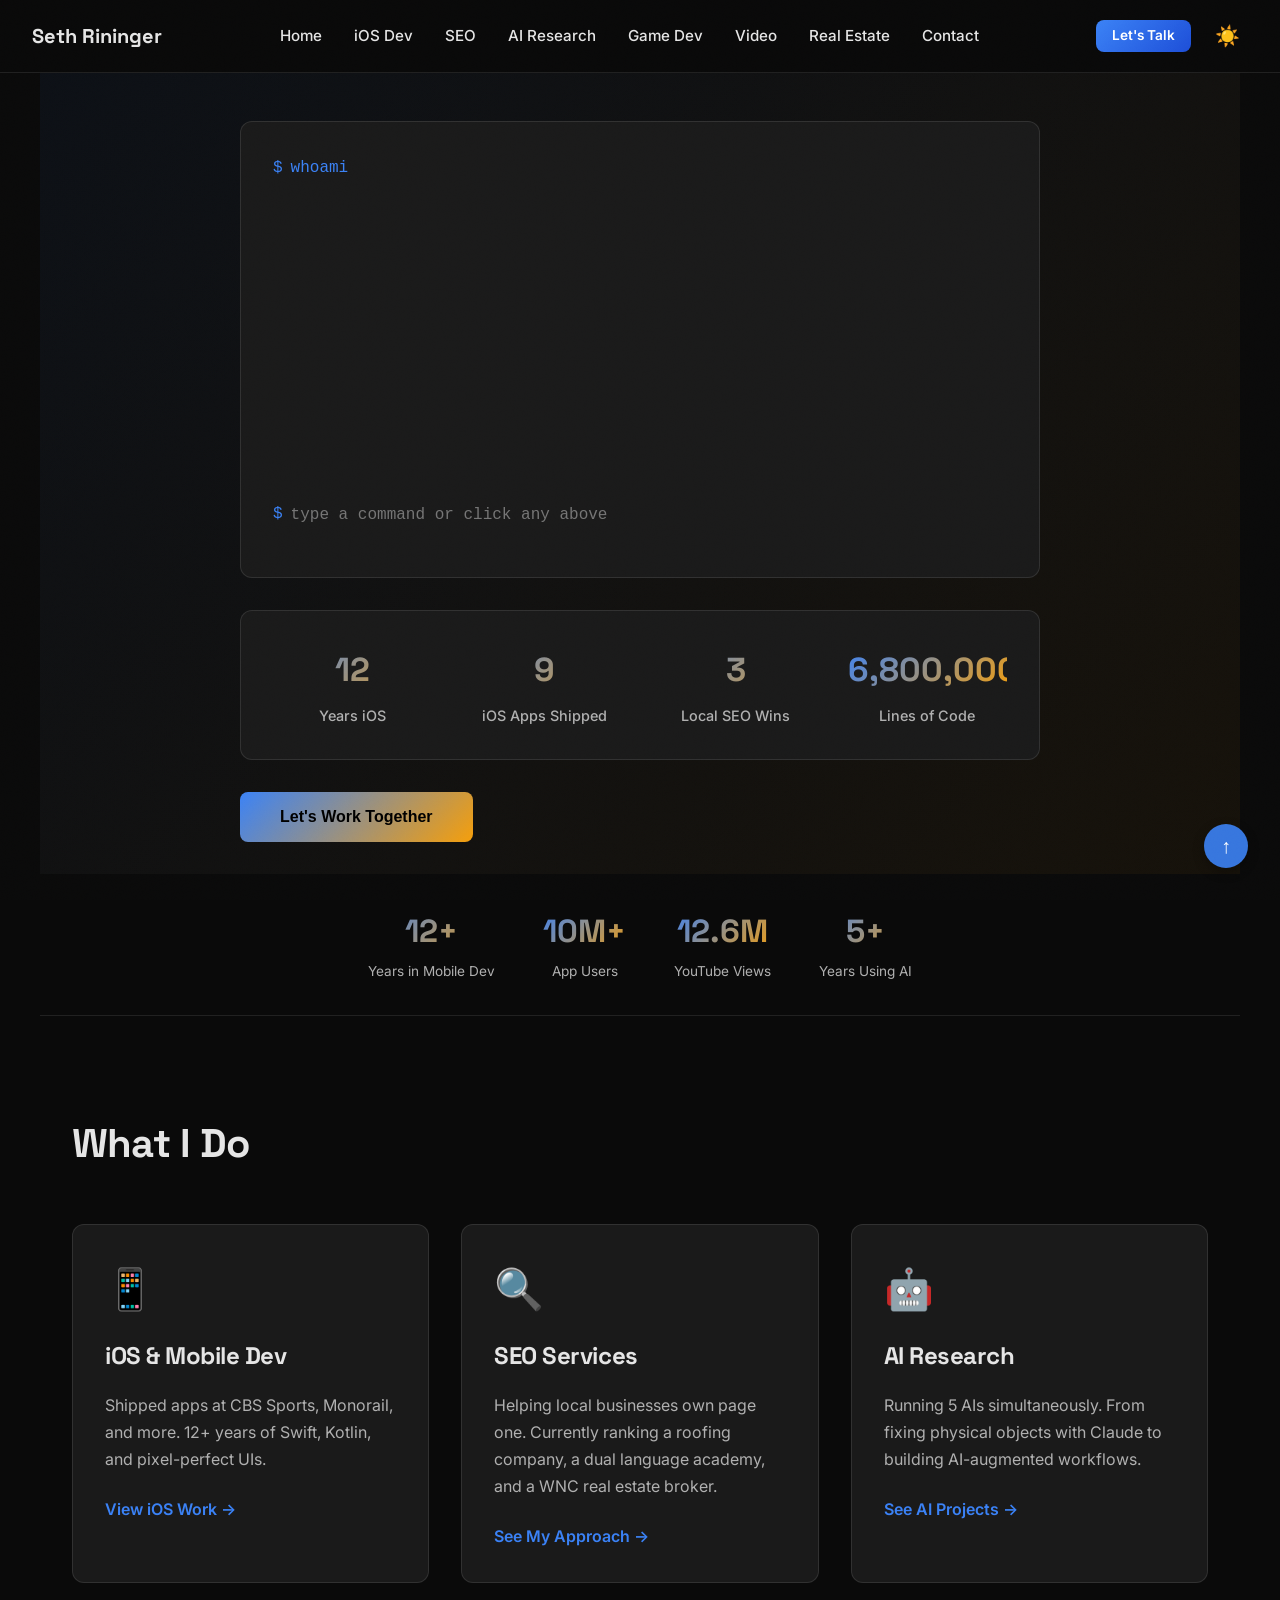
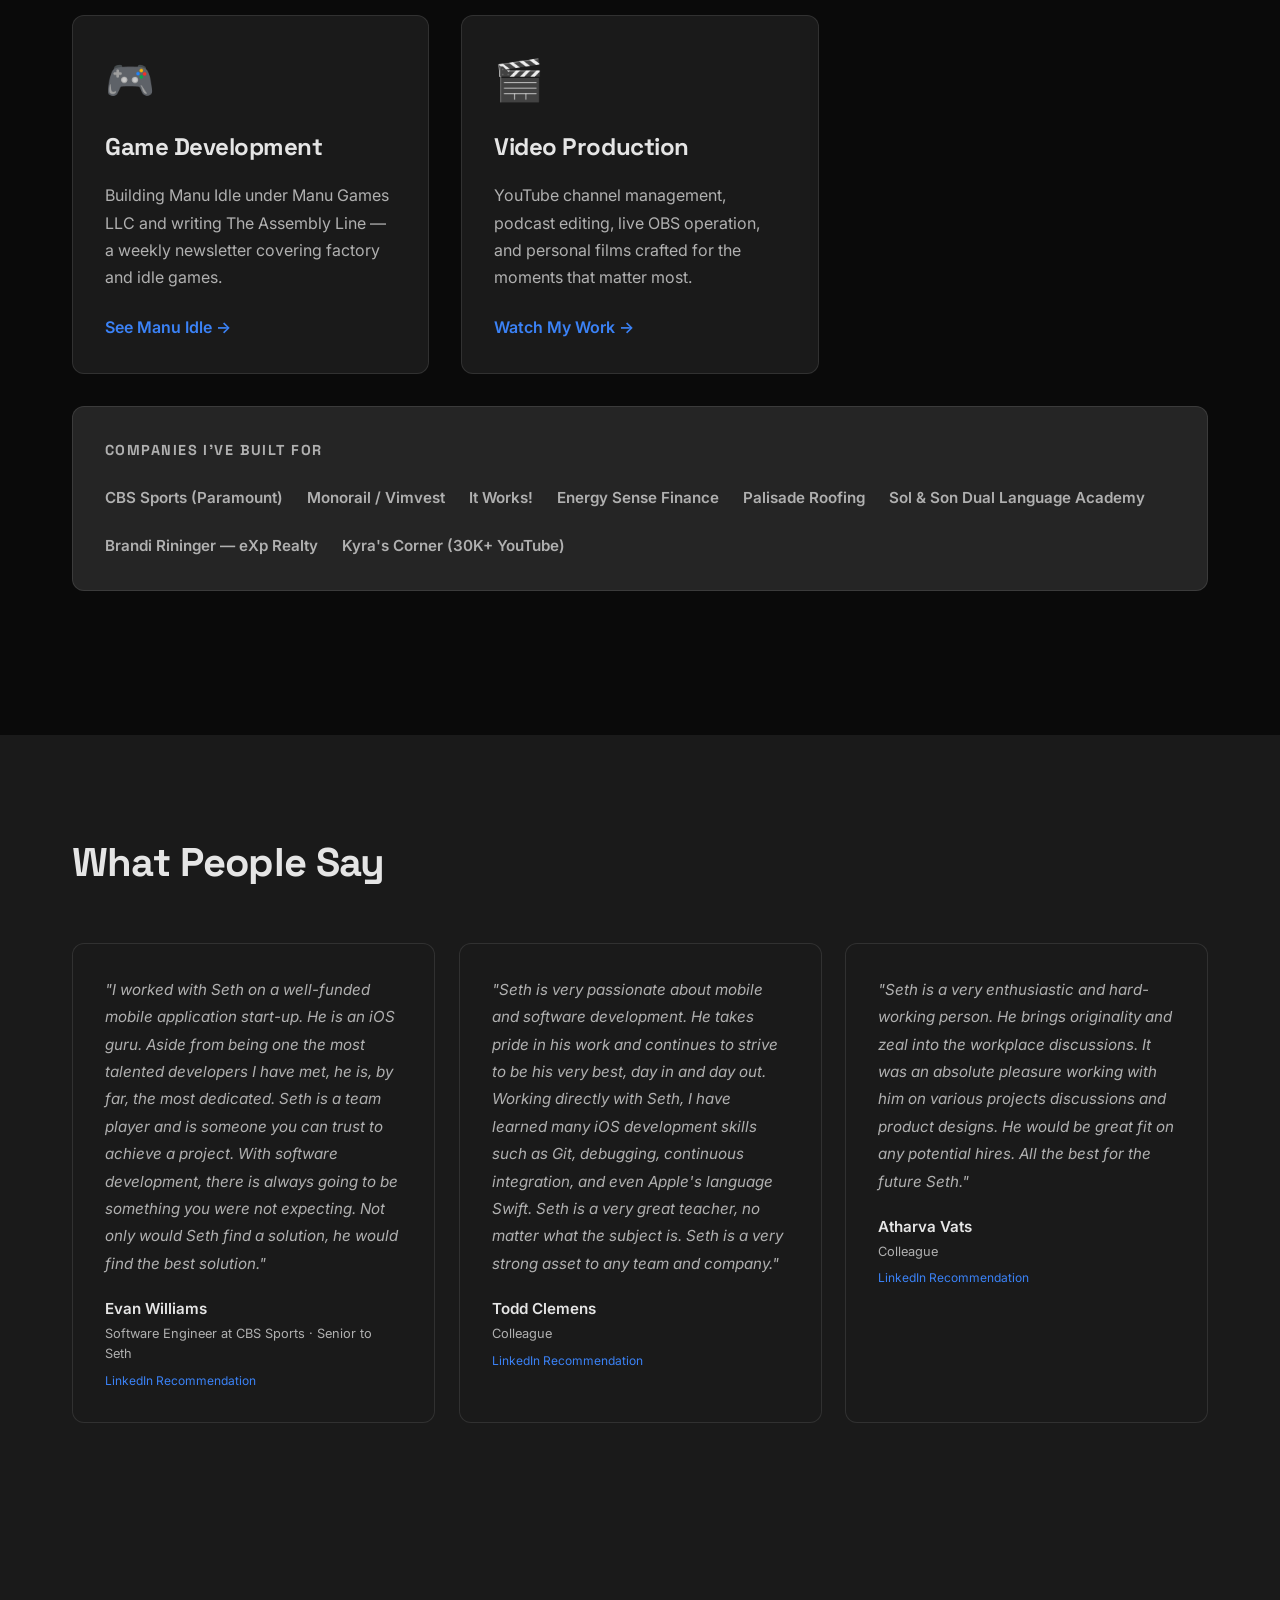
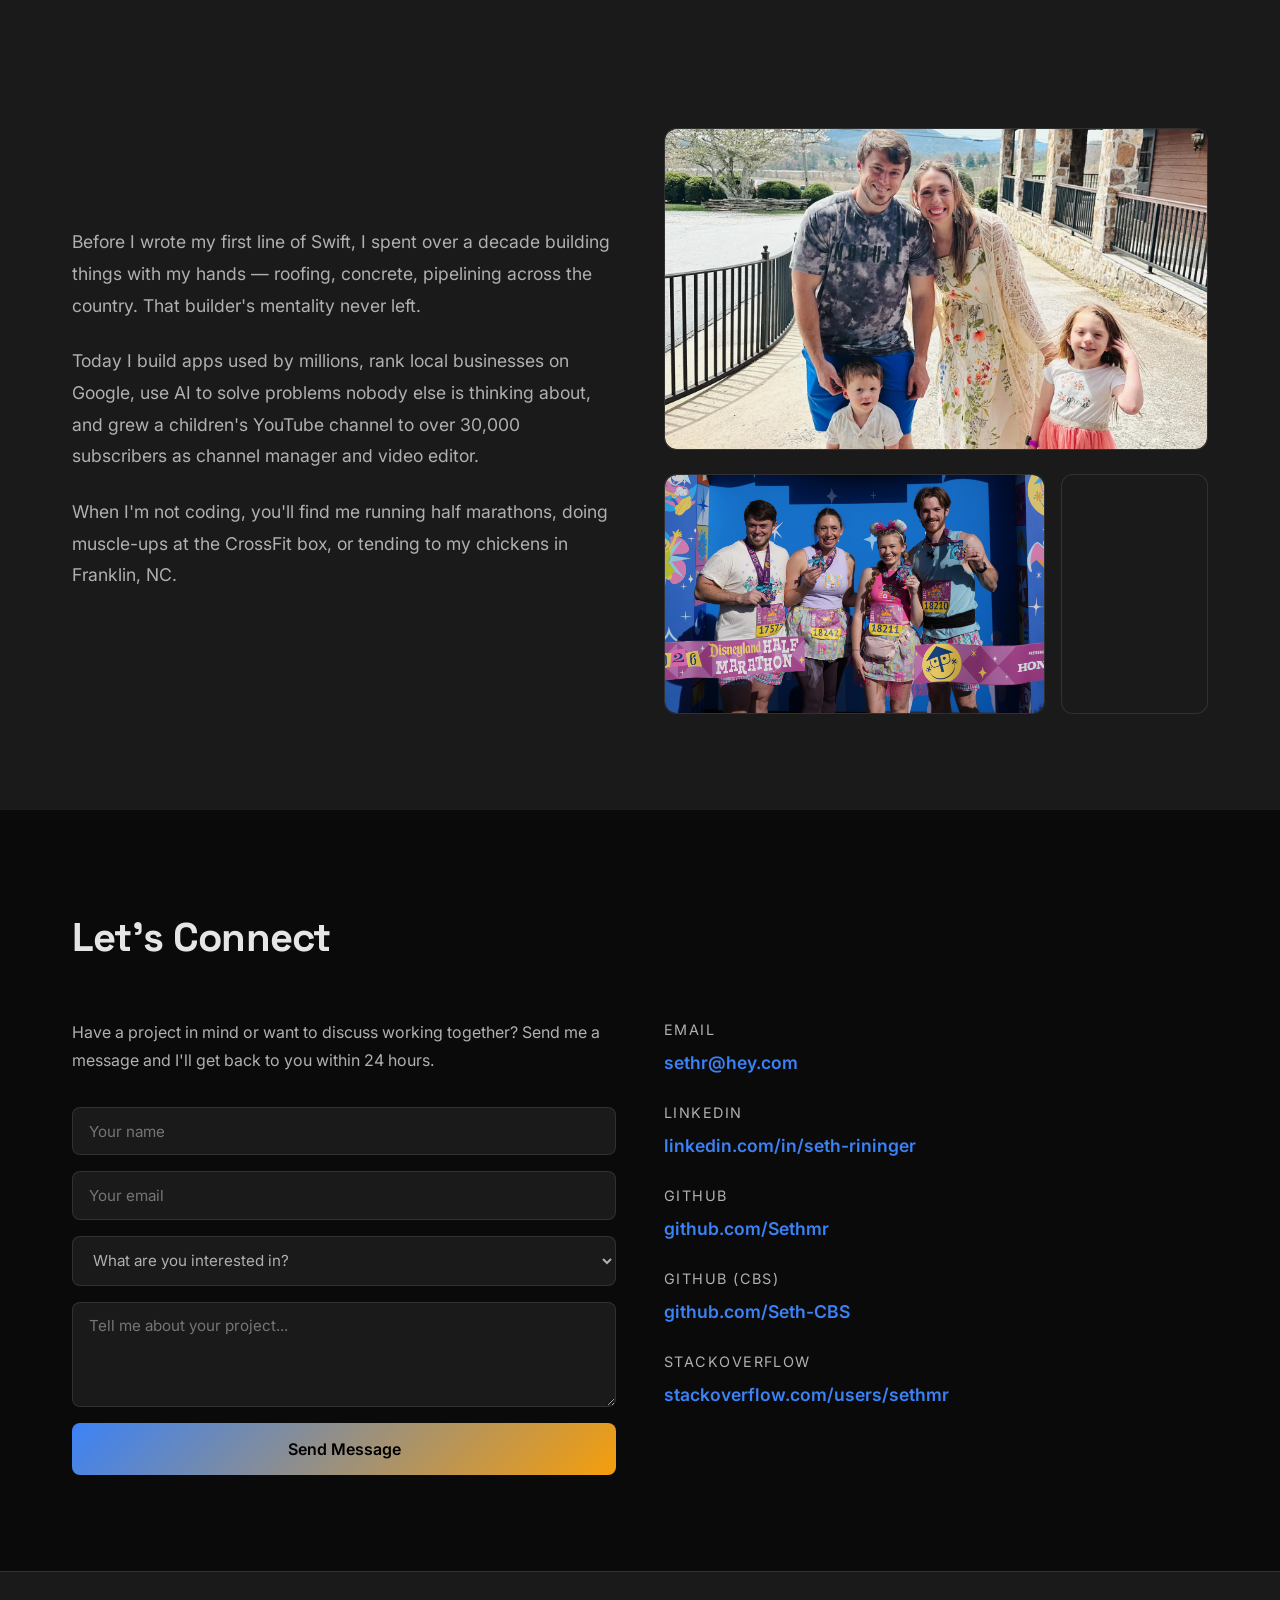
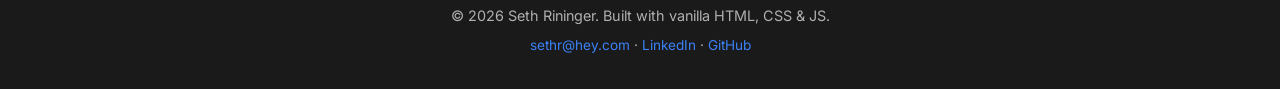
==== commit 73580f43: "Swap "Game Shipping" stat for "Lines of Code" at 6,800,000 High but defensible estimate across 6 yrs" ====
--- a/index.html
+++ b/index.html
@@ -375,13 +375,14 @@
 
         .stat-number {
             font-family: 'Space Grotesk', sans-serif;
-            font-size: 2.5rem;
+            font-size: clamp(1.6rem, 2.6vw, 2.25rem);
             font-weight: 700;
             background: linear-gradient(135deg, var(--accent-blue), var(--accent-amber));
             -webkit-background-clip: text;
             -webkit-text-fill-color: transparent;
             background-clip: text;
             margin-bottom: 0.5rem;
+            white-space: nowrap;
         }
 
         .stat-label {
@@ -984,8 +985,8 @@
                     <div class="stat-label">Local SEO Wins</div>
                 </div>
                 <div class="stat-item">
-                    <div class="stat-number" data-target="1">0</div>
-                    <div class="stat-label">Game Shipping</div>
+                    <div class="stat-number" data-target="6800000">0</div>
+                    <div class="stat-label">Lines of Code</div>
                 </div>
             </div>
 
@@ -1431,6 +1432,19 @@
 
                 const key = cmd.toLowerCase();
 
+                // cd <anything> — a wink to devs who reflexively try it.
+                // Not in the help list, so only someone fluent in shell would
+                // reach this path.
+                const cdMatch = key.match(/^cd(?:\s+(.+))?$/);
+                if (cdMatch) {
+                    const target = cdMatch[1] || '~';
+                    sayBlock(
+                        `<div><span style="color:var(--accent-amber)">bash:</span> cd: ${escapeHtml(target)}: Permission denied</div>
+                         <div style="color:var(--text-secondary)">those are private repos &mdash; even I have to auth in. try <span class="cmd" data-cmd="contact">contact</span> if you want a tour.</div>`
+                    );
+                    return;
+                }
+
                 // Clear is special — wipe history output but keep the initial boot
                 if (key === 'clear') {
                     dynamic.innerHTML = '';
@@ -1498,17 +1512,19 @@
             const duration = 2000;
             const start = Date.now();
 
+            const format = (n) => (target >= 1000 ? n.toLocaleString() : n.toString());
+
             const updateCount = () => {
                 const elapsed = Date.now() - start;
                 const progress = Math.min(elapsed / duration, 1);
                 const current = Math.floor(progress * target);
 
-                element.textContent = current;
+                element.textContent = format(current);
 
                 if (progress < 1) {
                     requestAnimationFrame(updateCount);
                 } else {
-                    element.textContent = target;
+                    element.textContent = format(target);
                 }
             };
 
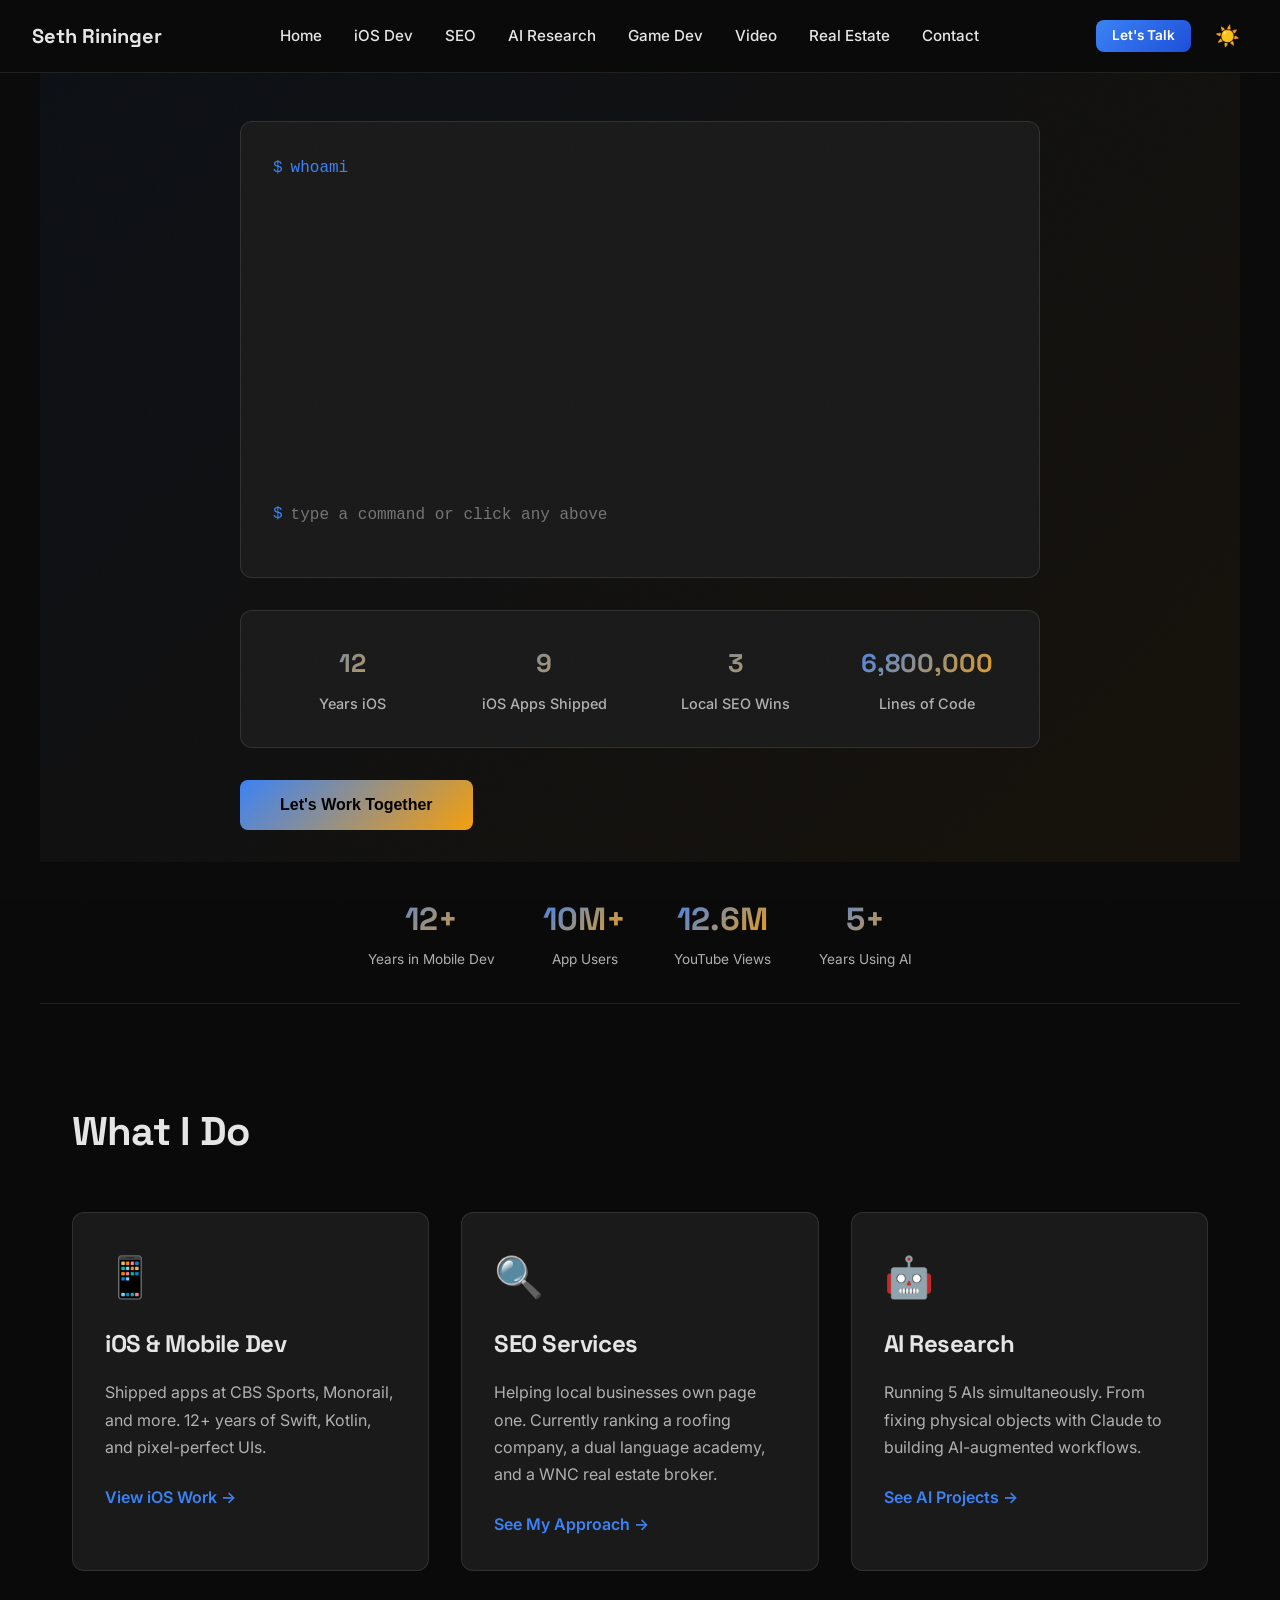
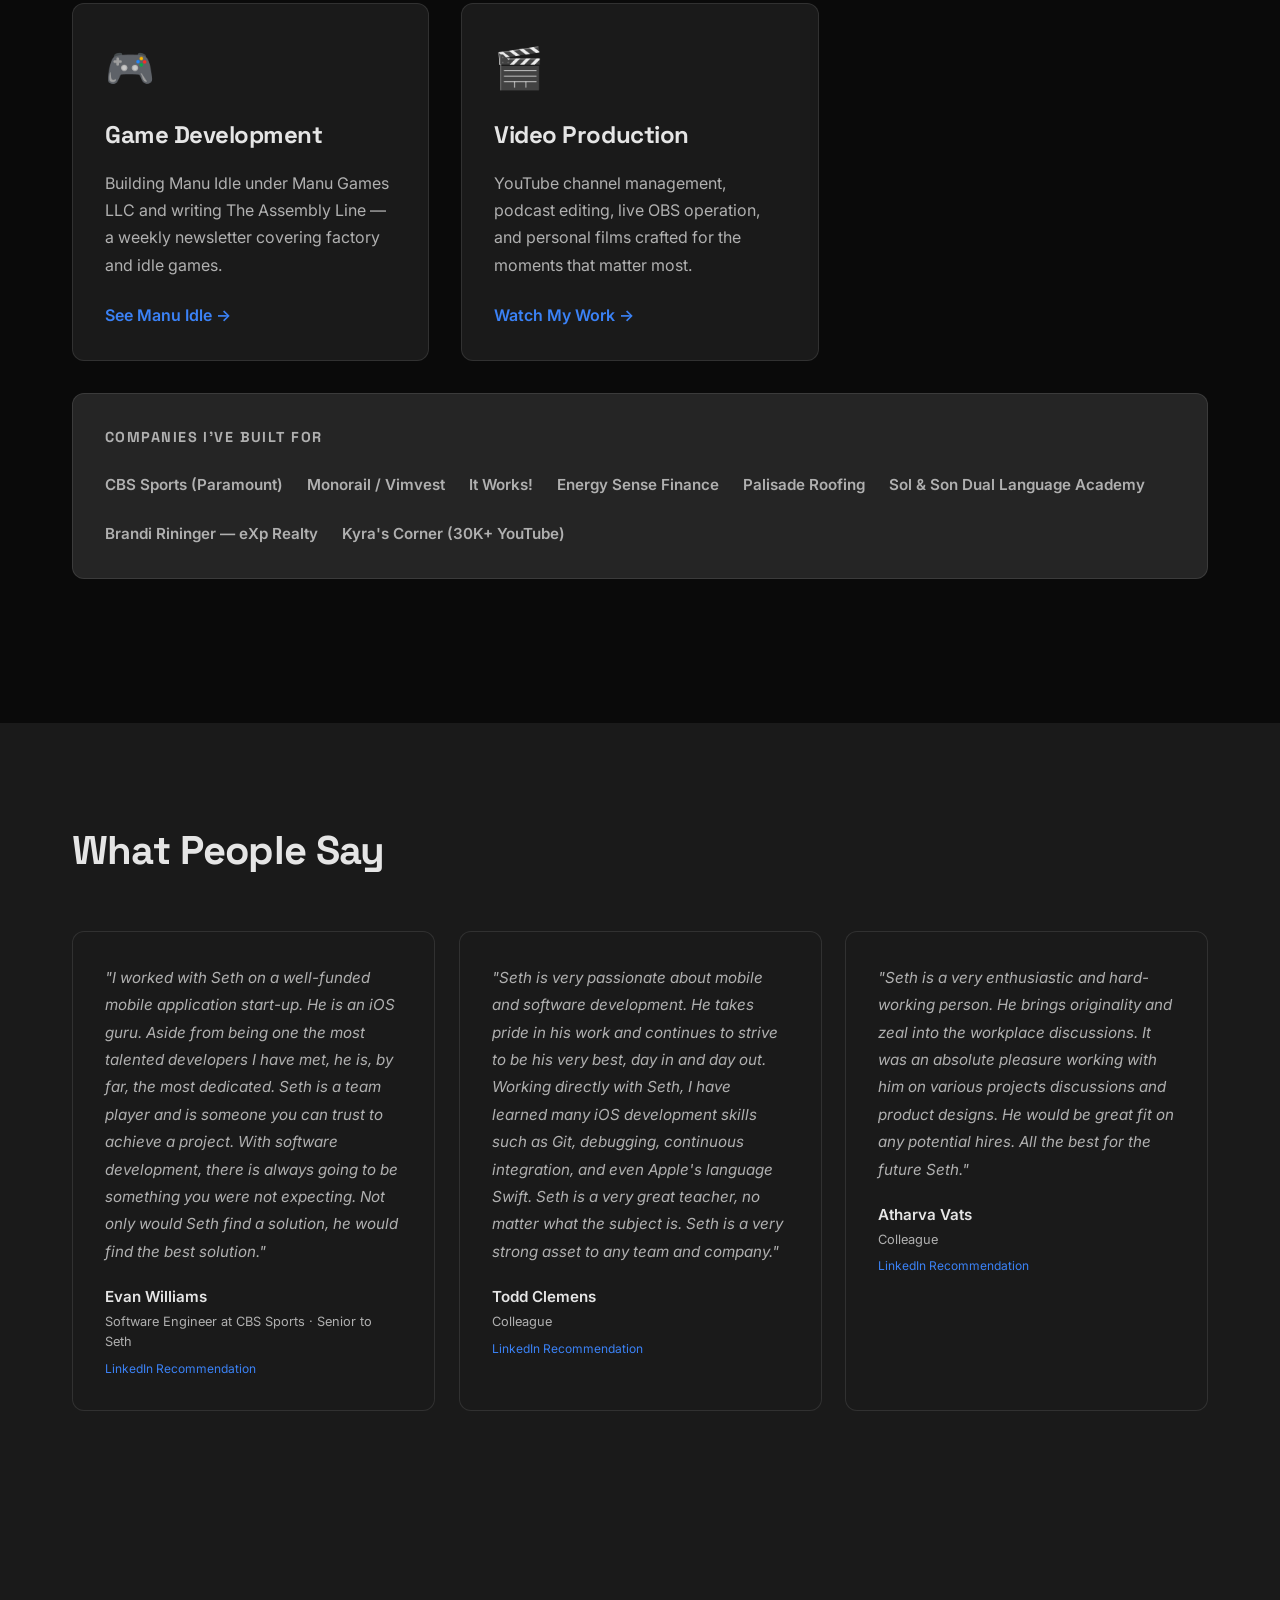
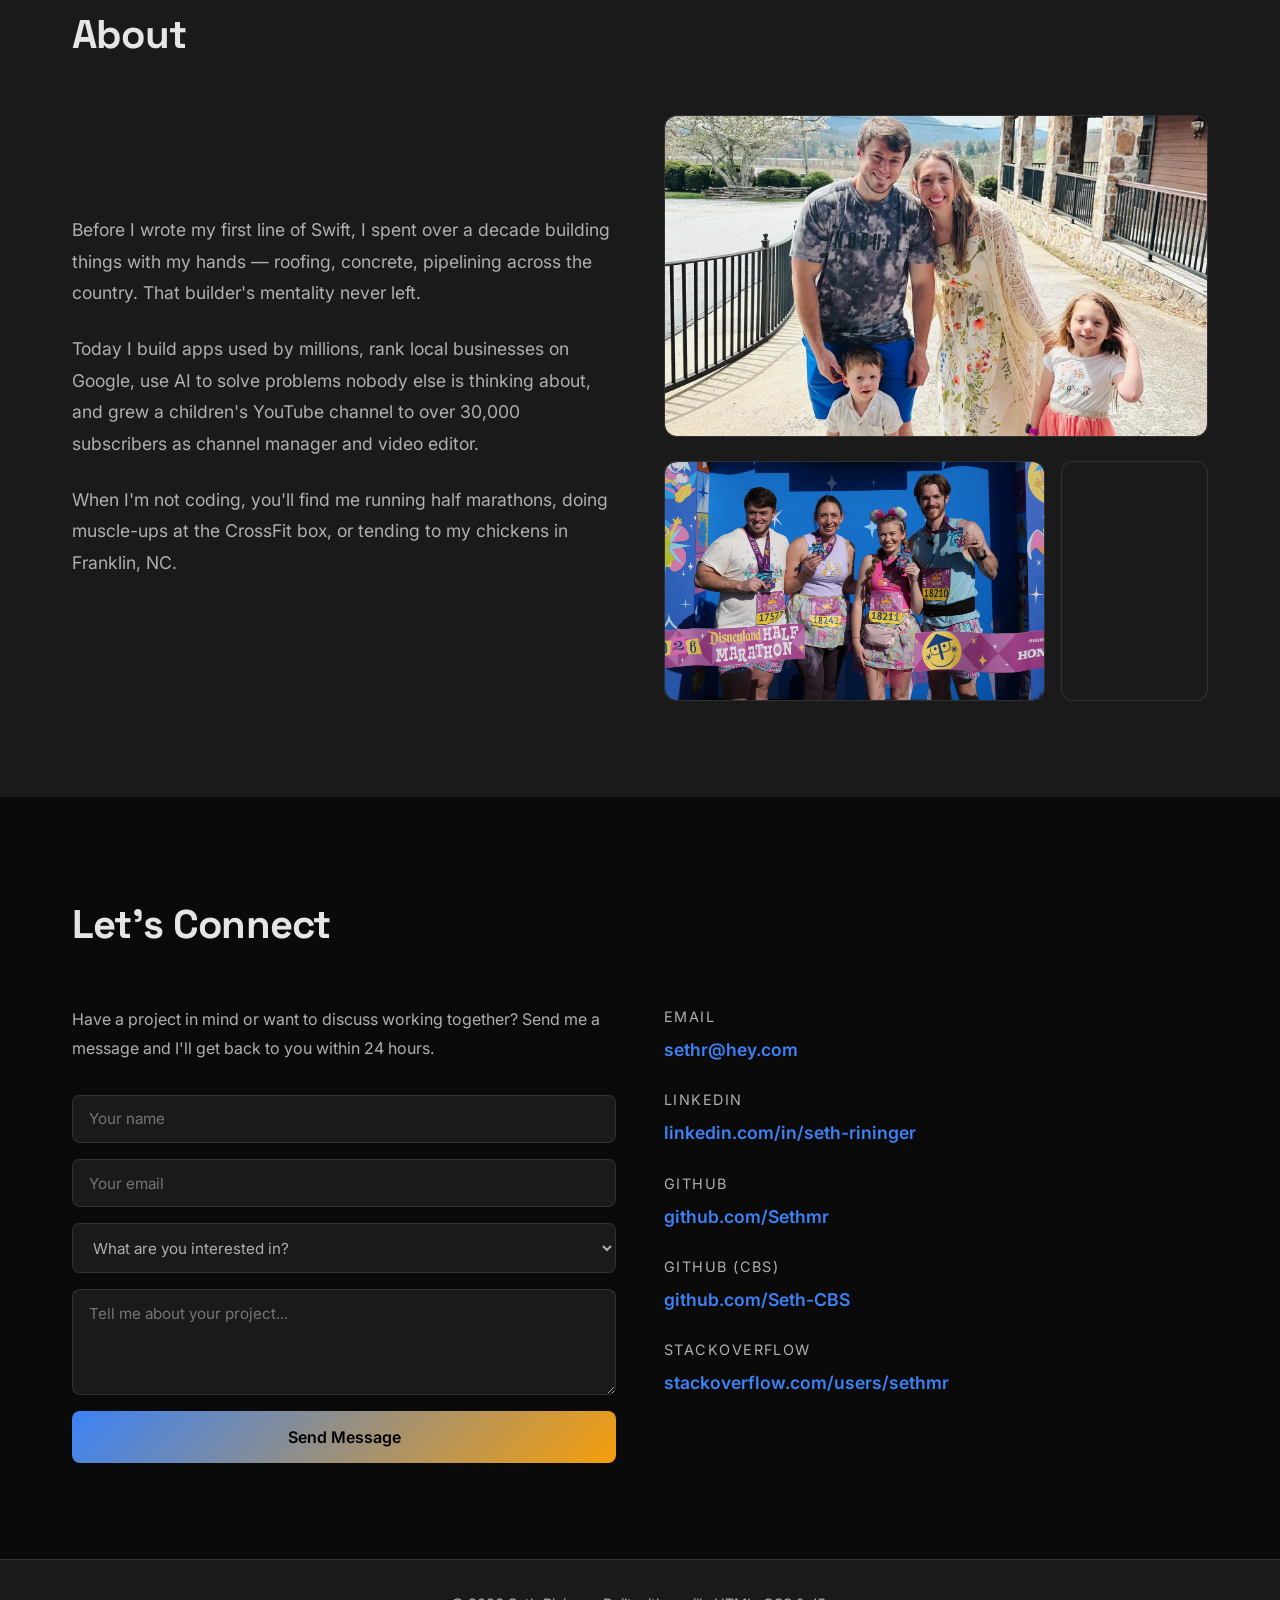
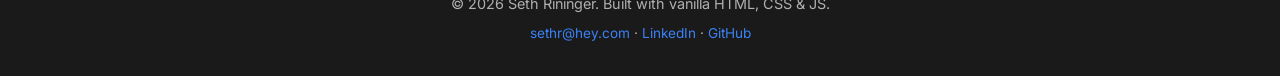
==== commit ab3c85f9: "Shrink stat-number font so 6,800,000 doesn't clip Drop the clamp max from 2.25rem to 1.85rem — at th" ====
--- a/index.html
+++ b/index.html
@@ -375,7 +375,7 @@
 
         .stat-number {
             font-family: 'Space Grotesk', sans-serif;
-            font-size: clamp(1.6rem, 2.6vw, 2.25rem);
+            font-size: clamp(1.4rem, 2vw, 1.85rem);
             font-weight: 700;
             background: linear-gradient(135deg, var(--accent-blue), var(--accent-amber));
             -webkit-background-clip: text;
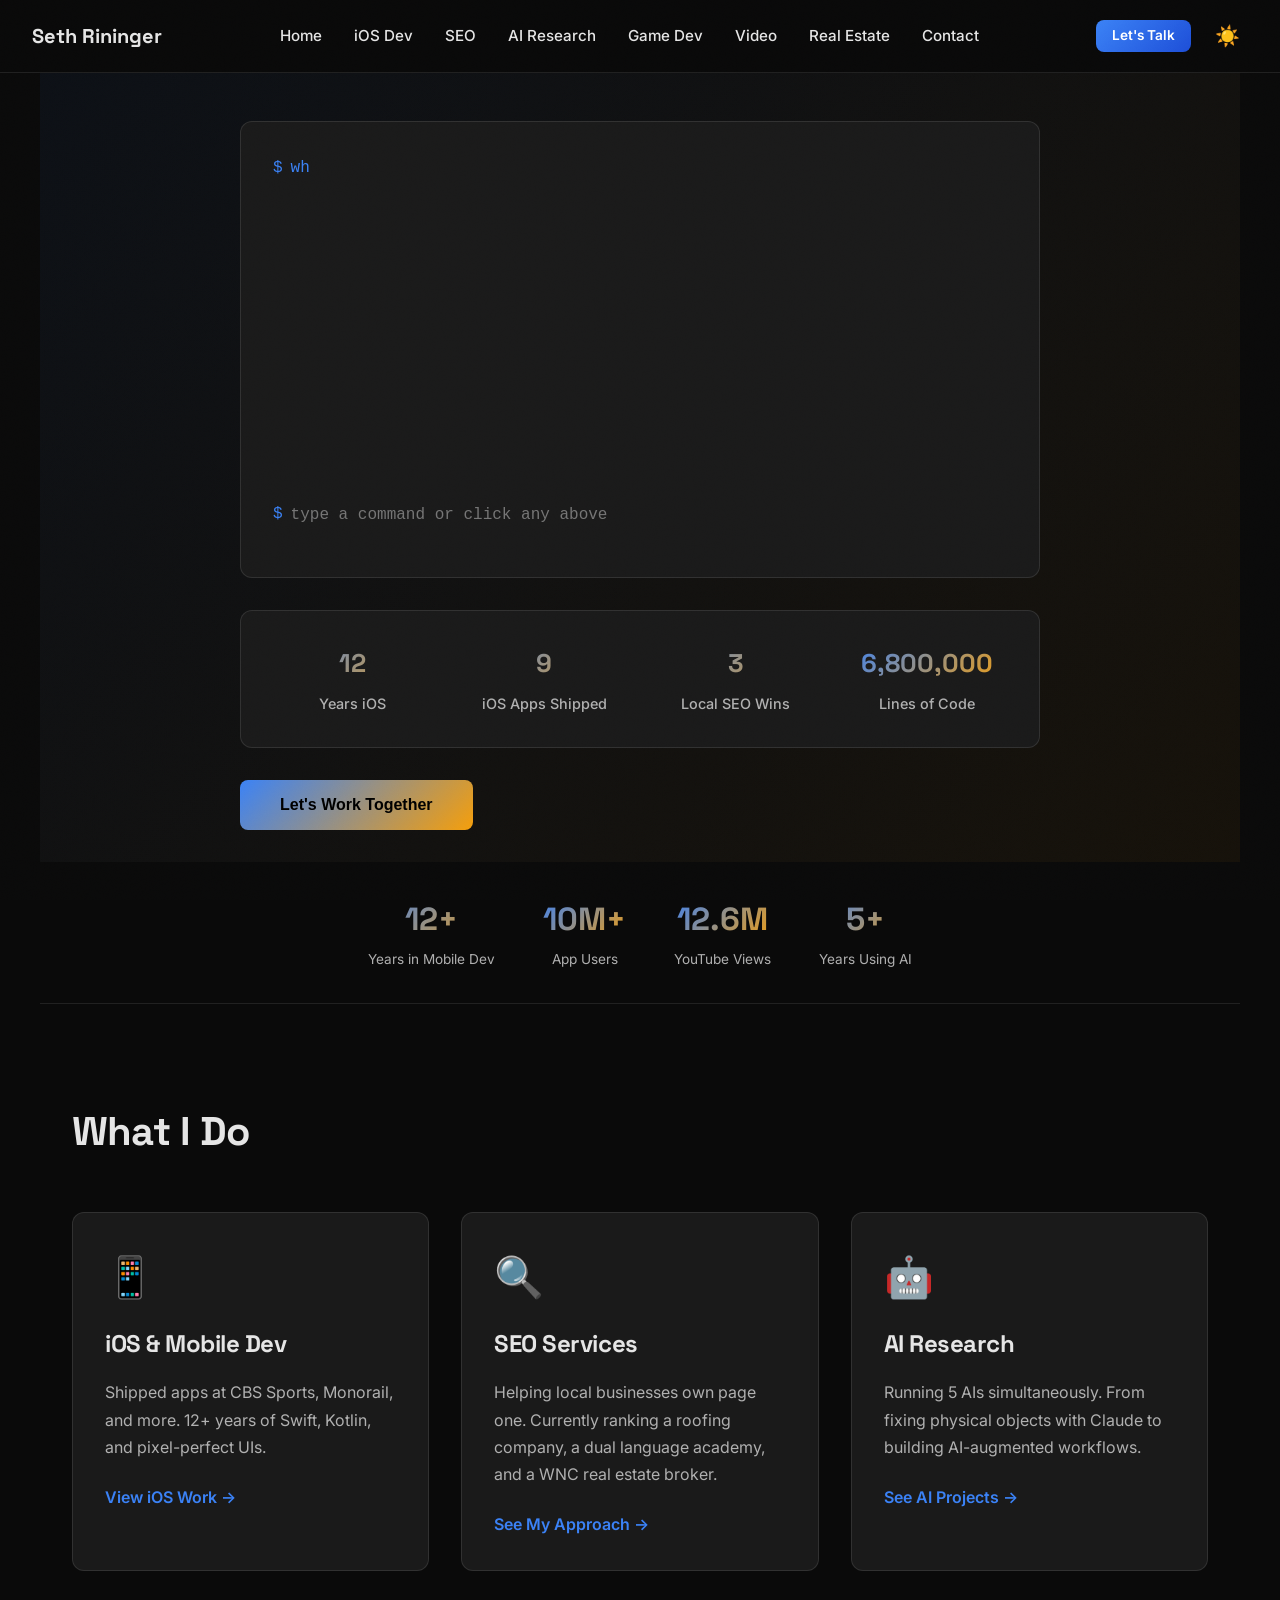
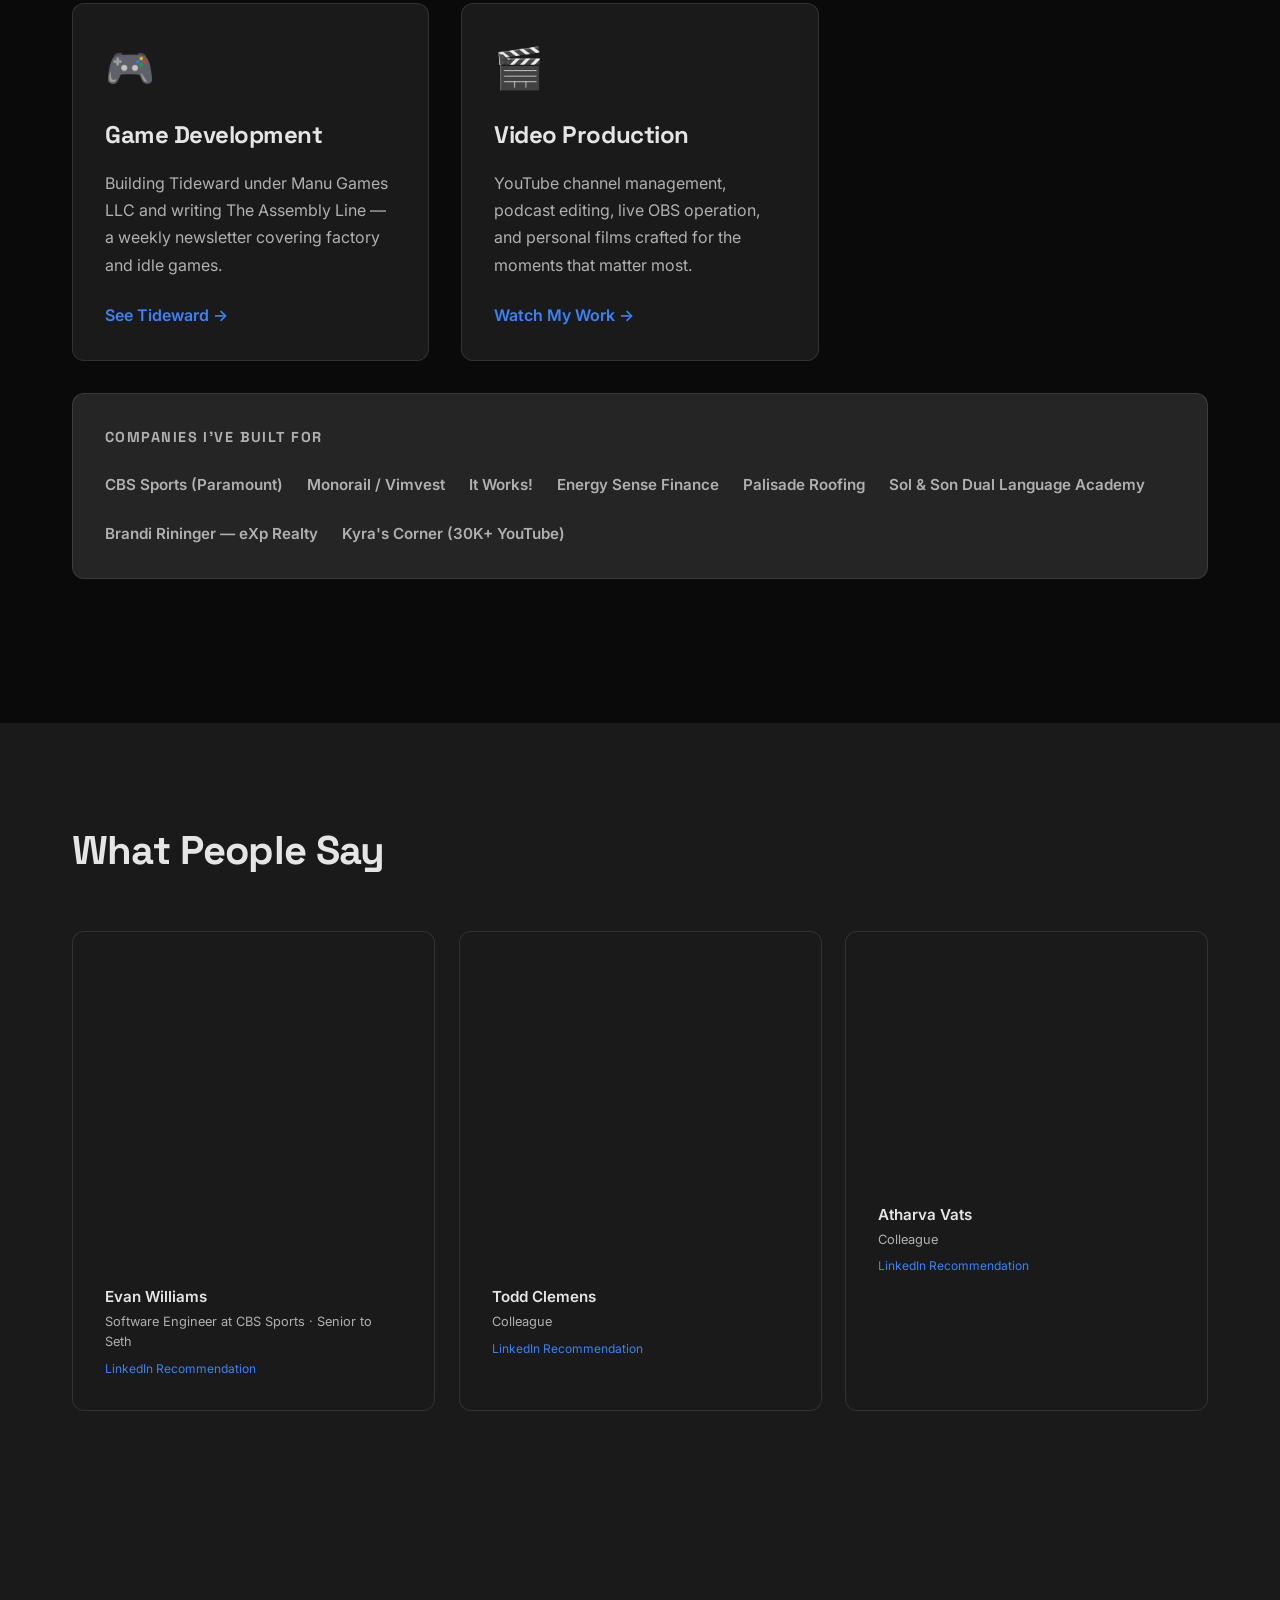
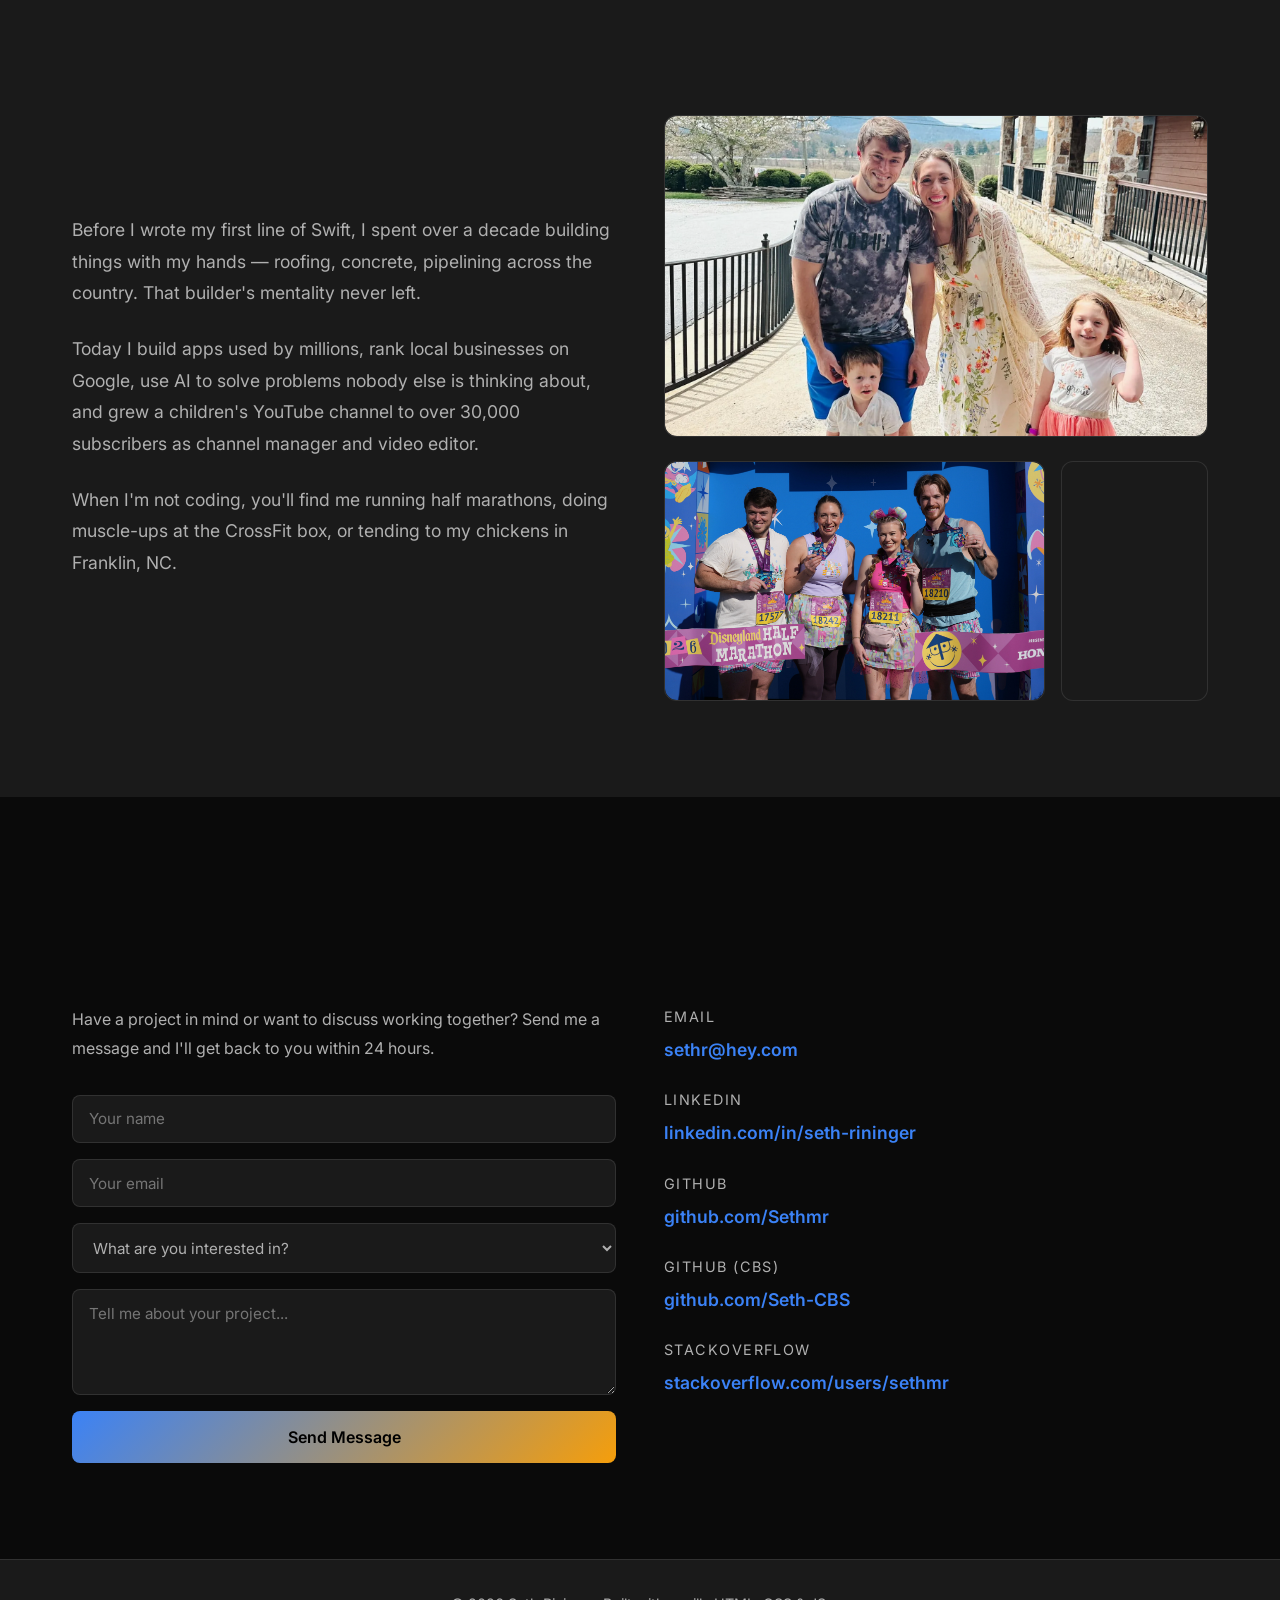
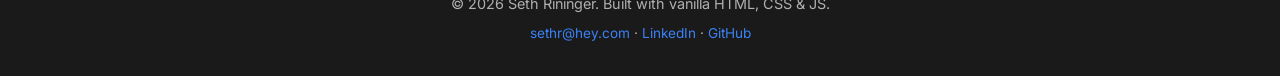
==== commit 29d49827: "Rebrand Manu Idle → Tideward across the dev portfolio Updated 5 pages to reflect the May 2026 game r" ====
--- a/index.html
+++ b/index.html
@@ -894,6 +894,7 @@
     "https://www.linkedin.com/in/seth-rininger-004036a3/",
     "https://www.youtube.com/@KyrasCorner",
     "https://www.instagram.com/graphical_instinct/",
+    "https://tideward.app",
     "https://www.manugames.com"
   ]
 }
@@ -1044,8 +1045,8 @@
             <div class="card">
                 <div class="card-icon">🎮</div>
                 <h3>Game Development</h3>
-                <p>Building Manu Idle under Manu Games LLC and writing The Assembly Line — a weekly newsletter covering factory and idle games.</p>
-                <a href="gamedev.html" class="card-link">See Manu Idle →</a>
+                <p>Building Tideward under Manu Games LLC and writing The Assembly Line — a weekly newsletter covering factory and idle games.</p>
+                <a href="gamedev.html" class="card-link">See Tideward →</a>
             </div>
 
             <div class="card">
@@ -1330,7 +1331,7 @@
                 'whoami': () => say('seth-rininger &middot; Senior iOS Developer &middot; Franklin, NC'),
                 'ls projects/': () => sayBlock(
                     `<div class="cmd-row"><span style="color:var(--accent-blue)">peanut-gallery/</span><span>Chrome extension &middot; live on Web Store</span></div>
-                     <div class="cmd-row"><span style="color:var(--accent-blue)">manu-idle/</span><span>SwiftUI incremental game &middot; Manu Games LLC</span></div>
+                     <div class="cmd-row"><span style="color:var(--accent-blue)">tideward/</span><span>SwiftUI idle RPG &middot; Manu Games LLC &middot; tideward.app</span></div>
                      <div class="cmd-row"><span style="color:var(--accent-blue)">ios-portfolio/</span><span>9 apps shipped since 2014 &middot; 10M+ users</span></div>
                      <div class="cmd-row"><span style="color:var(--accent-blue)">local-seo/</span><span>3 clients ranking page one</span></div>
                      <div class="cmd-row"><span style="color:var(--accent-blue)">kyras-corner/</span><span>30K subs &middot; 12.6M lifetime views</span></div>`
@@ -1361,10 +1362,10 @@
                 ),
                 'ai': () => commands['cat ai'](),
                 'cat gamedev': () => sayBlock(
-                    `<div class="bullet"><span class="hl">Manu Idle</span> &mdash; SwiftUI incremental game under Manu Games LLC</div>
+                    `<div class="bullet"><span class="hl">Tideward</span> &mdash; SwiftUI idle RPG &middot; native on every Apple device &middot; <a href="https://tideward.app" target="_blank" style="color:var(--accent-blue)">tideward.app</a></div>
                      <div class="bullet"><span class="hl">The Assembly Line</span> &mdash; weekly newsletter on factory/idle games</div>
                      <div class="bullet">Alpha build in testers' hands on Discord</div>
-                     <div class="footer-cmd"><span class="cmd" data-cmd="open manu-idle">open manu-idle</span> &rarr; game dev page</div>`
+                     <div class="footer-cmd"><span class="cmd" data-cmd="open tideward">open tideward</span> &rarr; game dev page</div>`
                 ),
                 'gamedev': () => commands['cat gamedev'](),
                 'cat video': () => sayBlock(
@@ -1391,9 +1392,10 @@
                 ),
                 'resume': () => commands['cat resume'](),
                 'tail ship.log': () => sayBlock(
-                    `<div class="bullet"><span class="label">2026-04</span>peanut-gallery v1.5.3 &rarr; Chrome Web Store</div>
+                    `<div class="bullet"><span class="label">2026-05</span>tideward.app &rarr; rebrand from manu-idle, USPTO mark filed</div>
+                     <div class="bullet"><span class="label">2026-04</span>peanut-gallery v1.5.3 &rarr; Chrome Web Store</div>
                      <div class="bullet"><span class="label">2026-04</span>sethrininger.dev &rarr; interactive terminal shipped</div>
-                     <div class="bullet"><span class="label">2026-03</span>manu-idle &rarr; alpha build to Discord</div>
+                     <div class="bullet"><span class="label">2026-03</span>tideward &rarr; alpha build to Discord</div>
                      <div class="bullet"><span class="label">2026-02</span>local-seo &rarr; Palisade Roofing on page one</div>
                      <div class="bullet"><span class="label">2025-Q4</span>cbs-sports &rarr; SwiftUI feature ownership</div>
                      <div class="bullet"><span class="label">2015-12</span>food-fight (SDX) &rarr; App Store</div>
@@ -1403,15 +1405,17 @@
                 'ship.log': () => commands['tail ship.log'](),
                 'open peanut-gallery': () => { say('opening <a href="https://www.peanutgallery.live" target="_blank" style="color:var(--accent-blue)">peanutgallery.live</a>...'); window.open('https://www.peanutgallery.live', '_blank'); },
                 'open ios': () => { say('navigating to ios.html...'); setTimeout(() => window.location.href = 'ios.html', 400); },
-                'open manu-idle': () => { say('navigating to gamedev.html...'); setTimeout(() => window.location.href = 'gamedev.html', 400); },
+                'open tideward': () => { say('navigating to gamedev.html...'); setTimeout(() => window.location.href = 'gamedev.html', 400); },
                 'open ai': () => { say('navigating to ai.html...'); setTimeout(() => window.location.href = 'ai.html', 400); },
                 'open seo': () => { say('navigating to seo.html...'); setTimeout(() => window.location.href = 'seo.html', 400); },
                 'open video': () => { say('navigating to video.html...'); setTimeout(() => window.location.href = 'video.html', 400); },
                 'open realestate': () => { say('opening brandi.sethrininger.dev...'); setTimeout(() => window.location.href = 'realestate.html', 400); },
-                'open gamedev': () => commands['open manu-idle'](),
+                'open gamedev': () => commands['open tideward'](),
+                // Legacy aliases — keep so old muscle memory still works
+                'open manu-idle': () => commands['open tideward'](),
                 './ship --status': () => sayBlock(
                     `<div class="cmd-row"><span style="color:var(--accent-blue)">peanut-gallery</span><span>v1.5.3 &middot; live on Chrome Web Store</span></div>
-                     <div class="cmd-row"><span style="color:var(--accent-blue)">manu-idle</span><span>in development &middot; Manu Games LLC</span></div>
+                     <div class="cmd-row"><span style="color:var(--accent-blue)">tideward</span><span>alpha &middot; Manu Games LLC &middot; tideward.app</span></div>
                      <div class="cmd-row"><span style="color:var(--accent-blue)">ios-portfolio</span><span>9 apps shipped &middot; 10M+ users</span></div>
                      <div class="cmd-row"><span style="color:var(--accent-blue)">local-seo</span><span>3 clients &middot; page one</span></div>
                      <div class="cmd-row"><span style="color:var(--accent-blue)">kyras-corner</span><span>30K subs &middot; 12.6M views</span></div>`
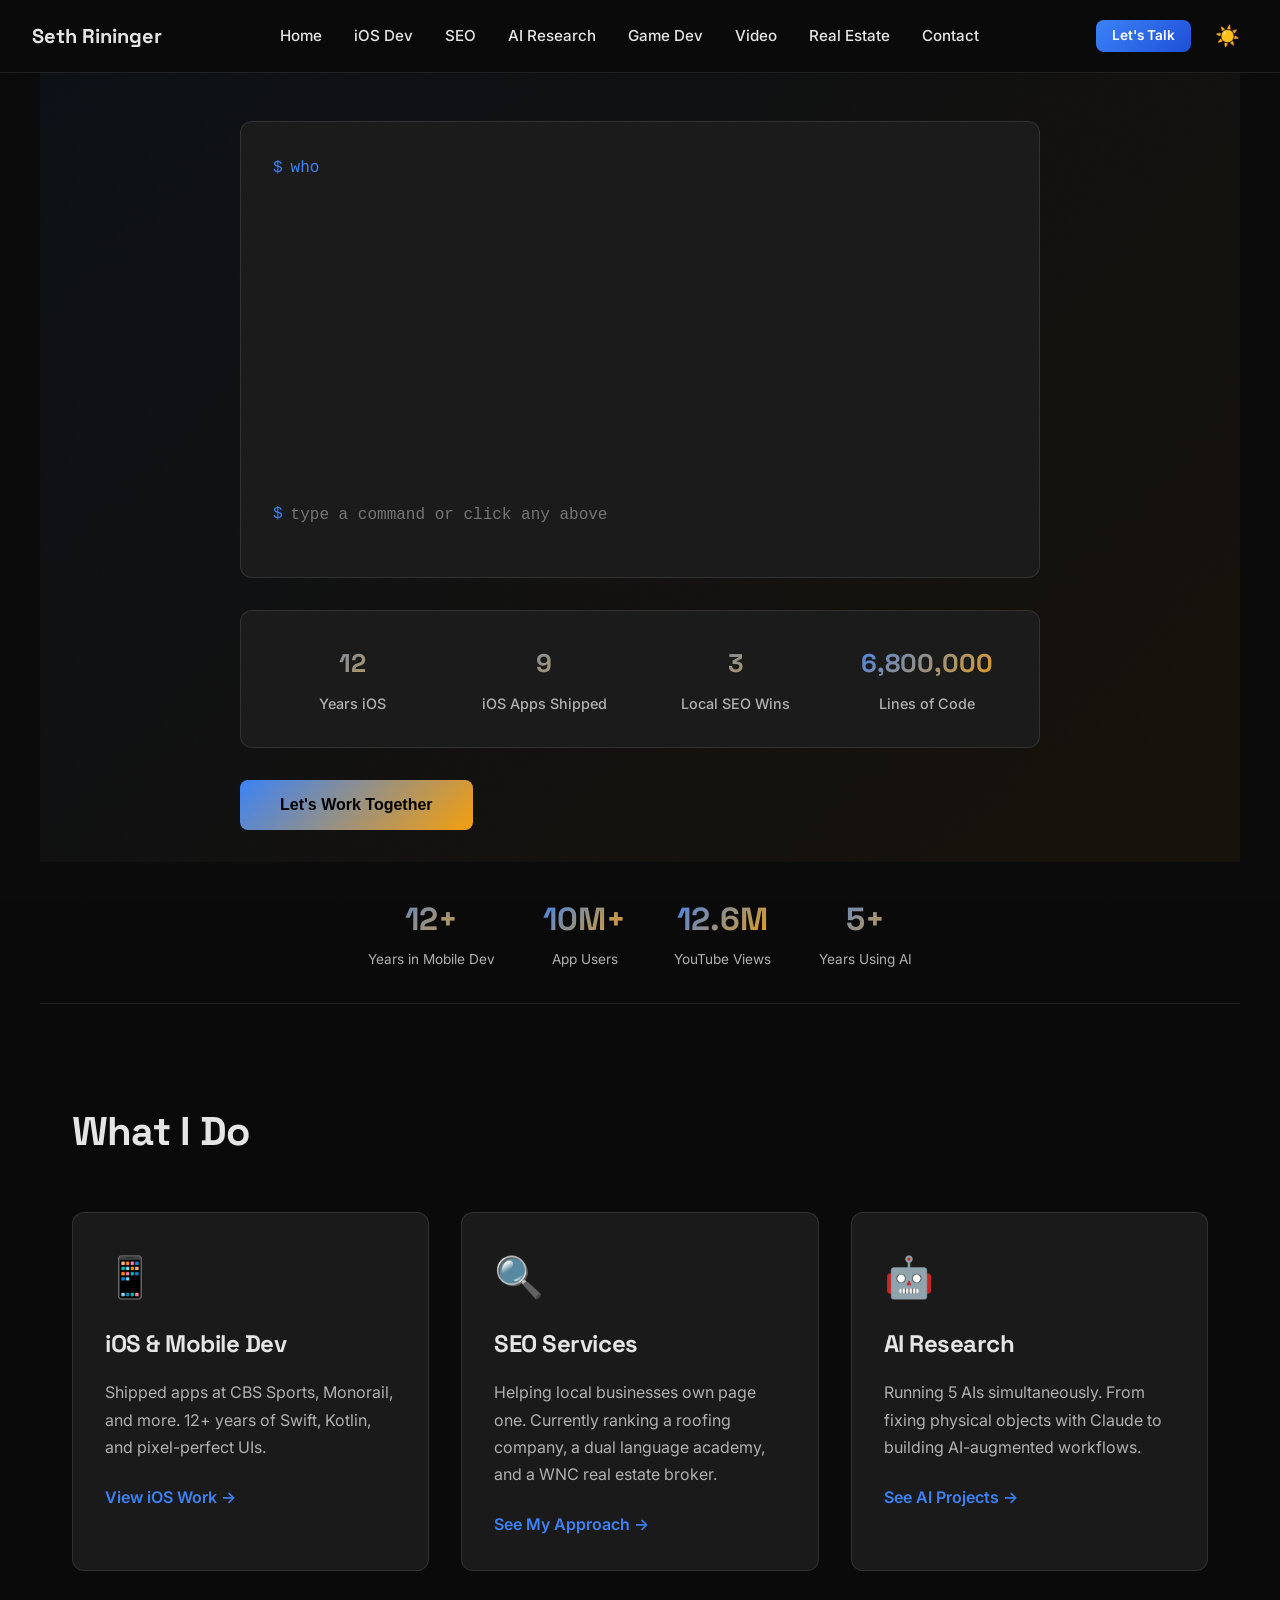
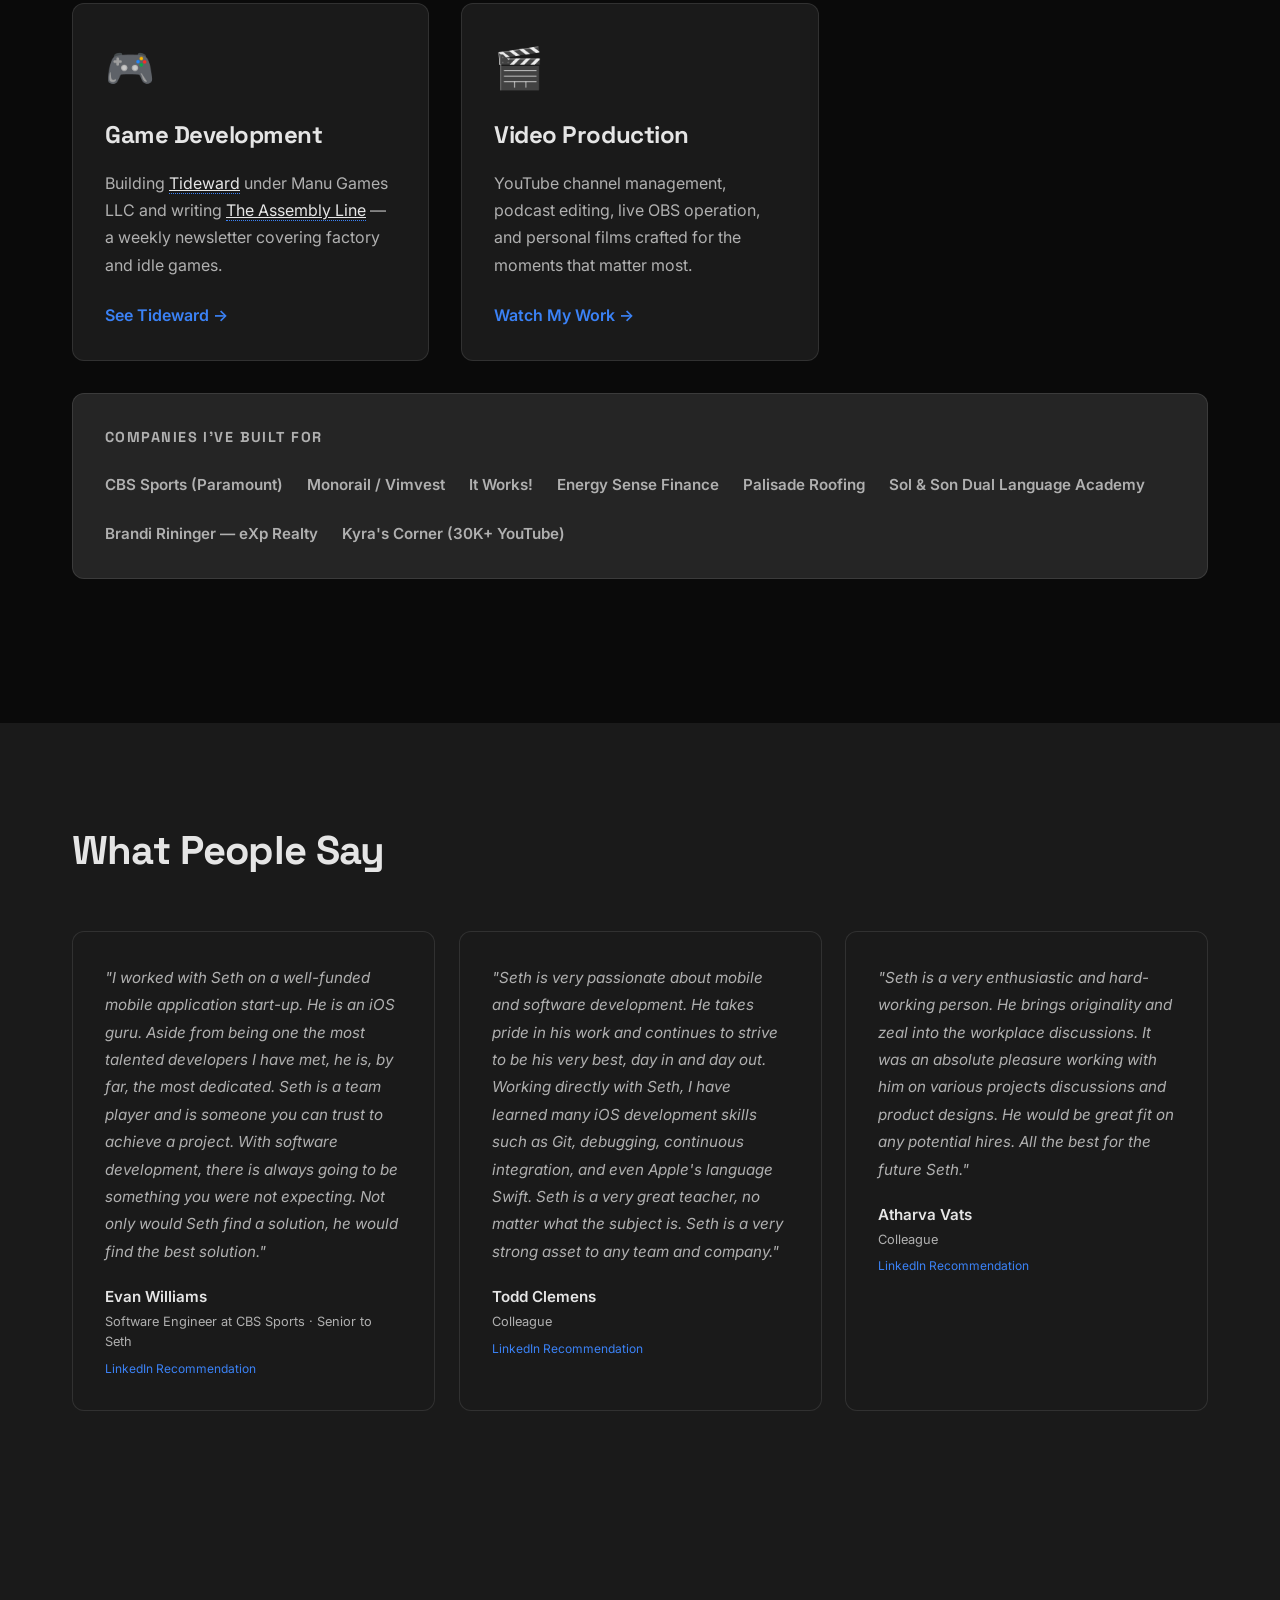
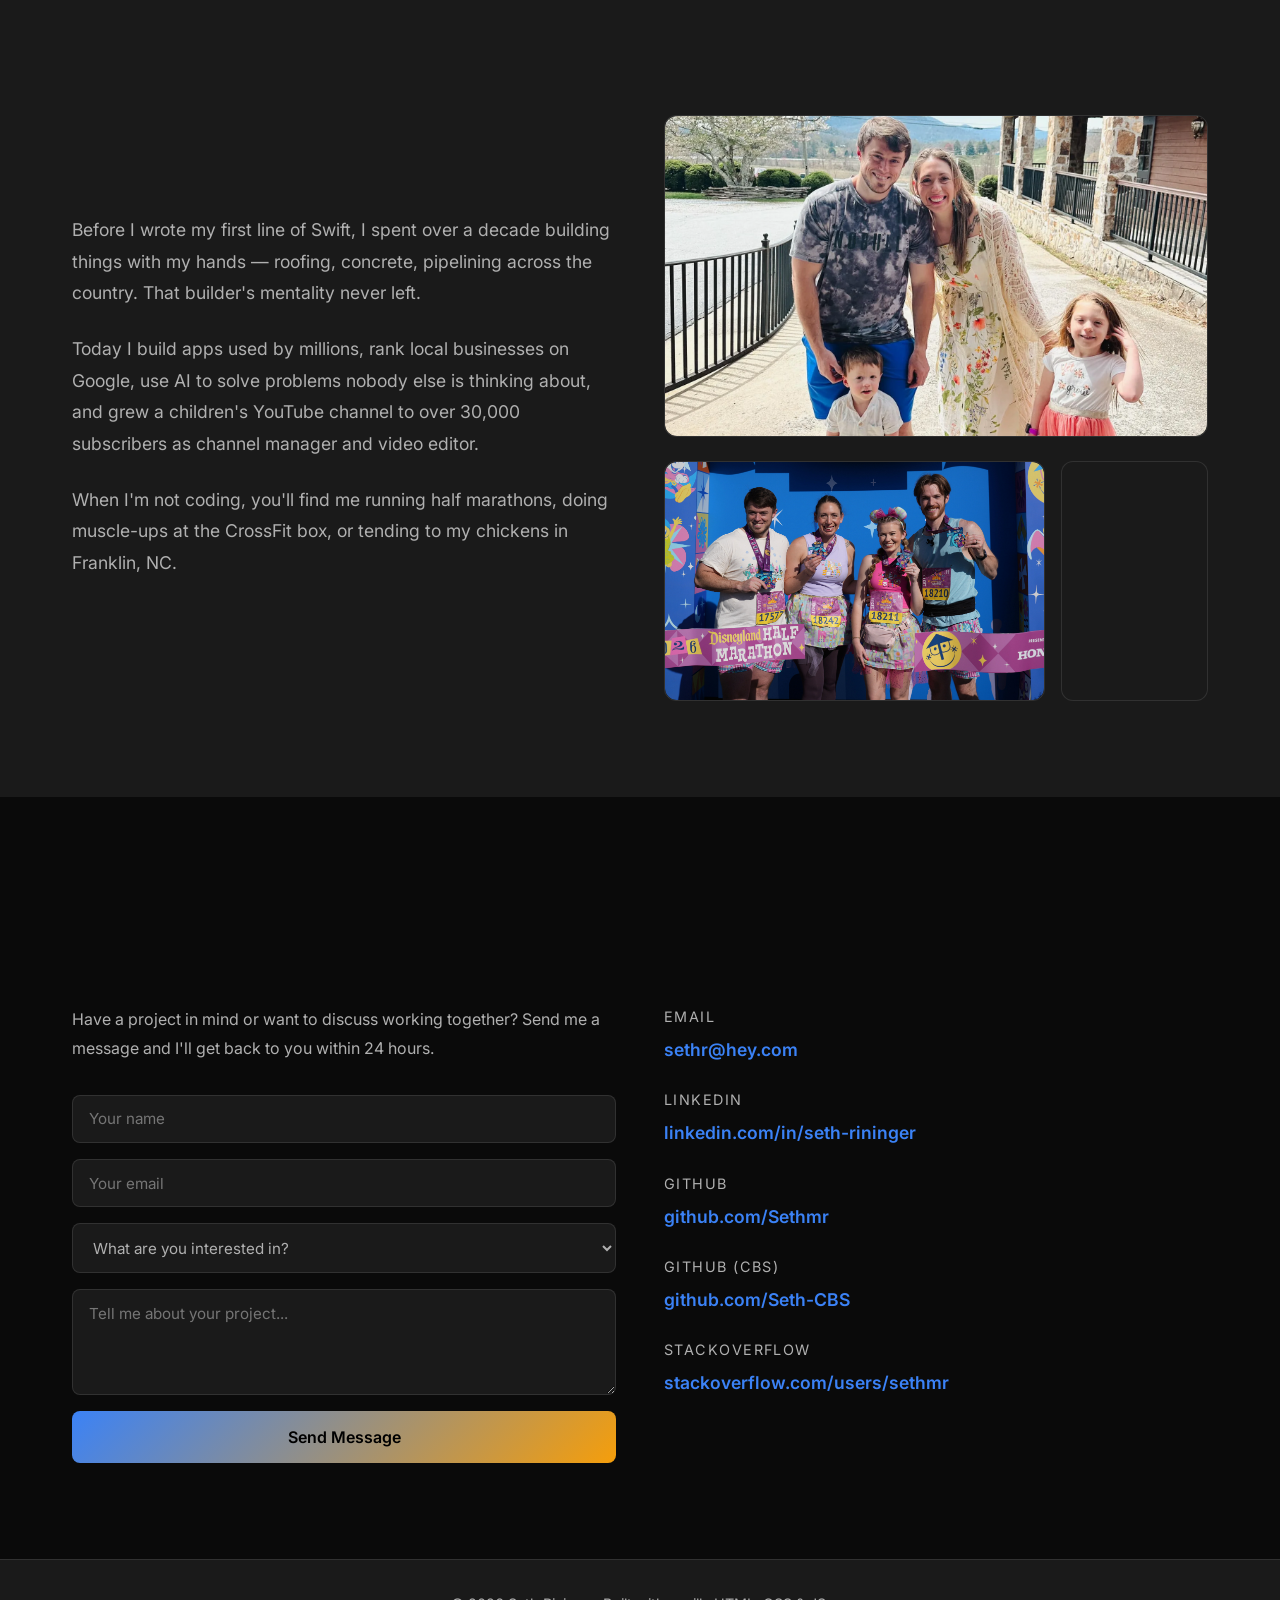
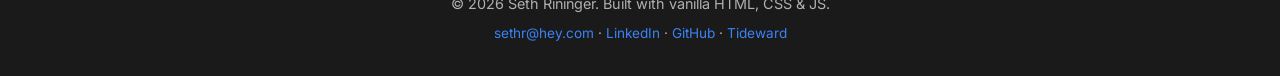
==== commit 31d27d86: "Add direct backlinks to tideward.app + blog.manugames.com on homepage Two clean external backlinks w" ====
--- a/index.html
+++ b/index.html
@@ -1045,7 +1045,7 @@
             <div class="card">
                 <div class="card-icon">🎮</div>
                 <h3>Game Development</h3>
-                <p>Building Tideward under Manu Games LLC and writing The Assembly Line — a weekly newsletter covering factory and idle games.</p>
+                <p>Building <a href="https://tideward.app" target="_blank" rel="noopener" style="color: var(--text-primary); border-bottom: 1px dotted var(--accent-blue);">Tideward</a> under Manu Games LLC and writing <a href="https://blog.manugames.com" target="_blank" rel="noopener" style="color: var(--text-primary); border-bottom: 1px dotted var(--accent-blue);">The Assembly Line</a> — a weekly newsletter covering factory and idle games.</p>
                 <a href="gamedev.html" class="card-link">See Tideward →</a>
             </div>
 
@@ -1188,7 +1188,8 @@
         <p style="margin-top: 0.5rem; font-size: 0.85rem;">
             <a href="mailto:sethr@hey.com" style="color: var(--accent-blue); text-decoration: none;">sethr@hey.com</a> ·
             <a href="https://www.linkedin.com/in/seth-rininger-004036a3/" target="_blank" rel="noopener" style="color: var(--accent-blue); text-decoration: none;">LinkedIn</a> ·
-            <a href="https://github.com/Sethmr" target="_blank" rel="noopener" style="color: var(--accent-blue); text-decoration: none;">GitHub</a>
+            <a href="https://github.com/Sethmr" target="_blank" rel="noopener" style="color: var(--accent-blue); text-decoration: none;">GitHub</a> ·
+            <a href="https://tideward.app" target="_blank" rel="noopener" style="color: var(--accent-blue); text-decoration: none;">Tideward</a>
         </p>
     </footer>
 
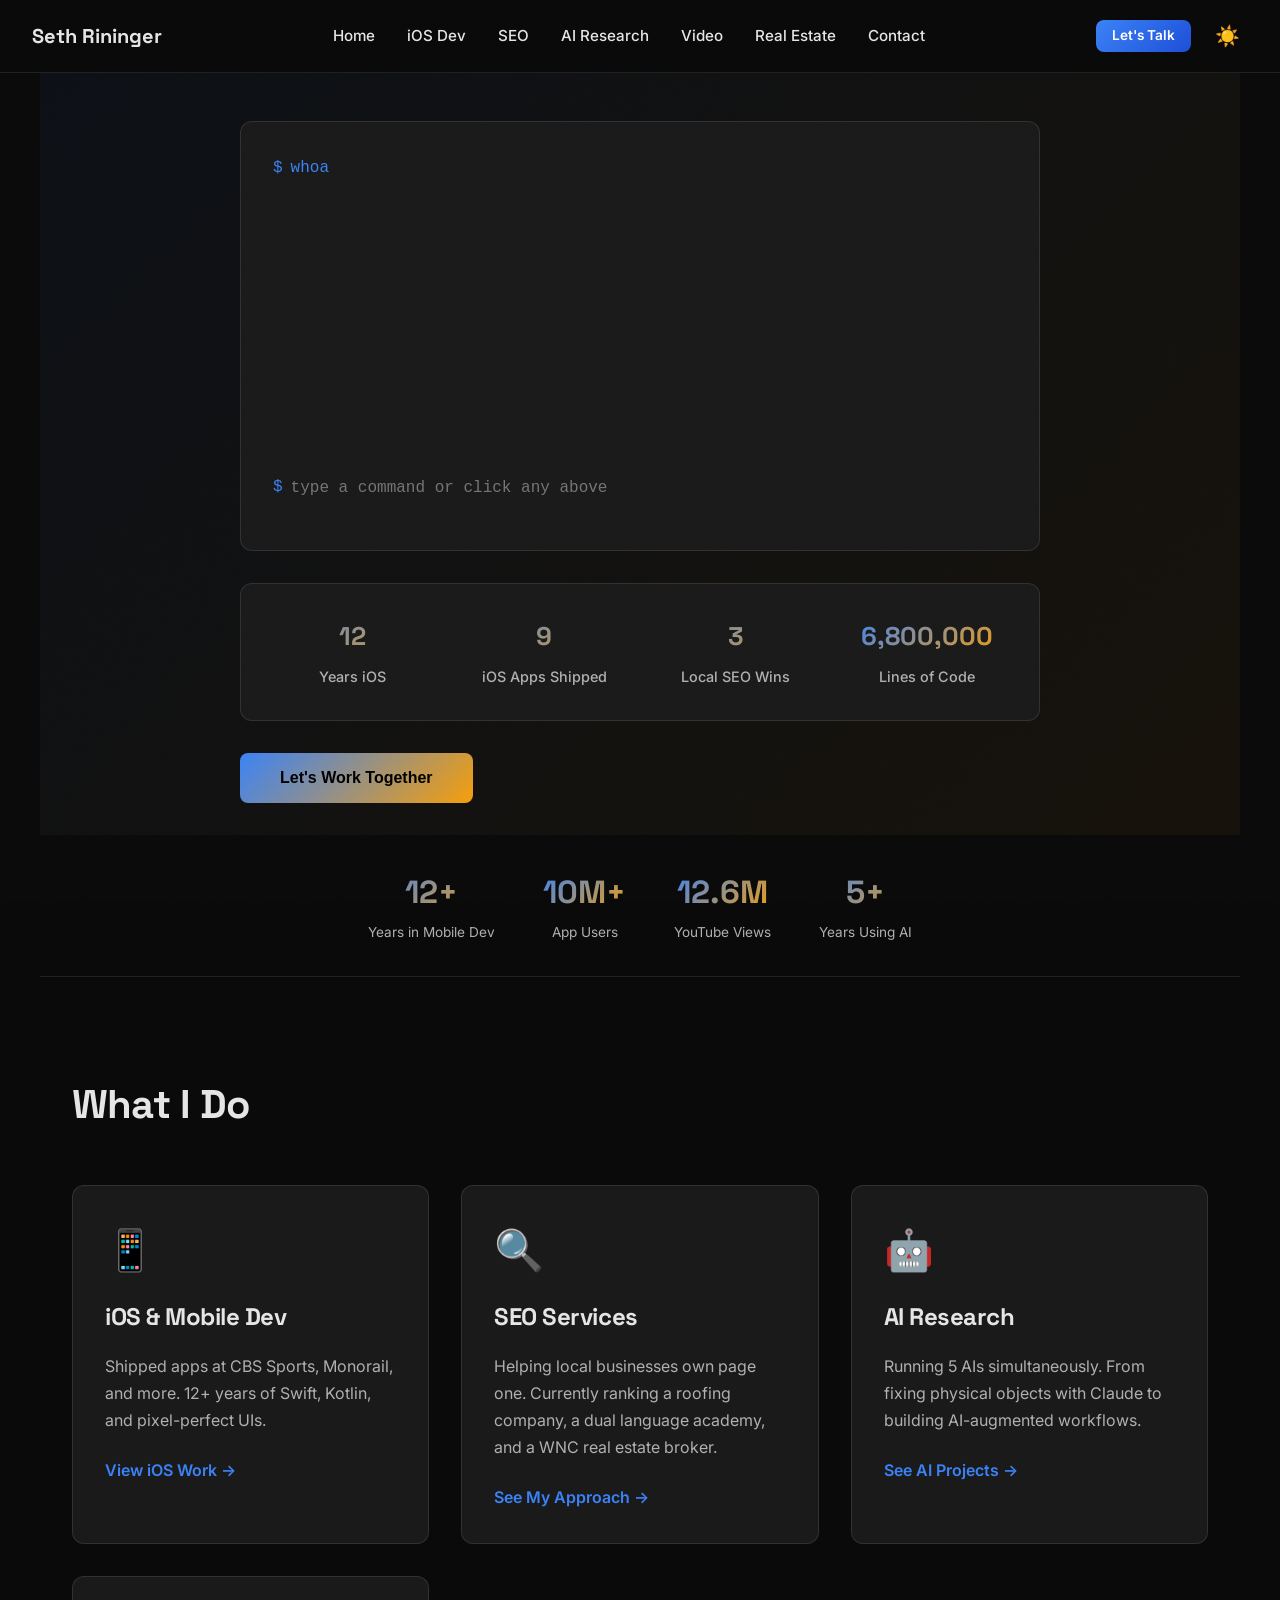
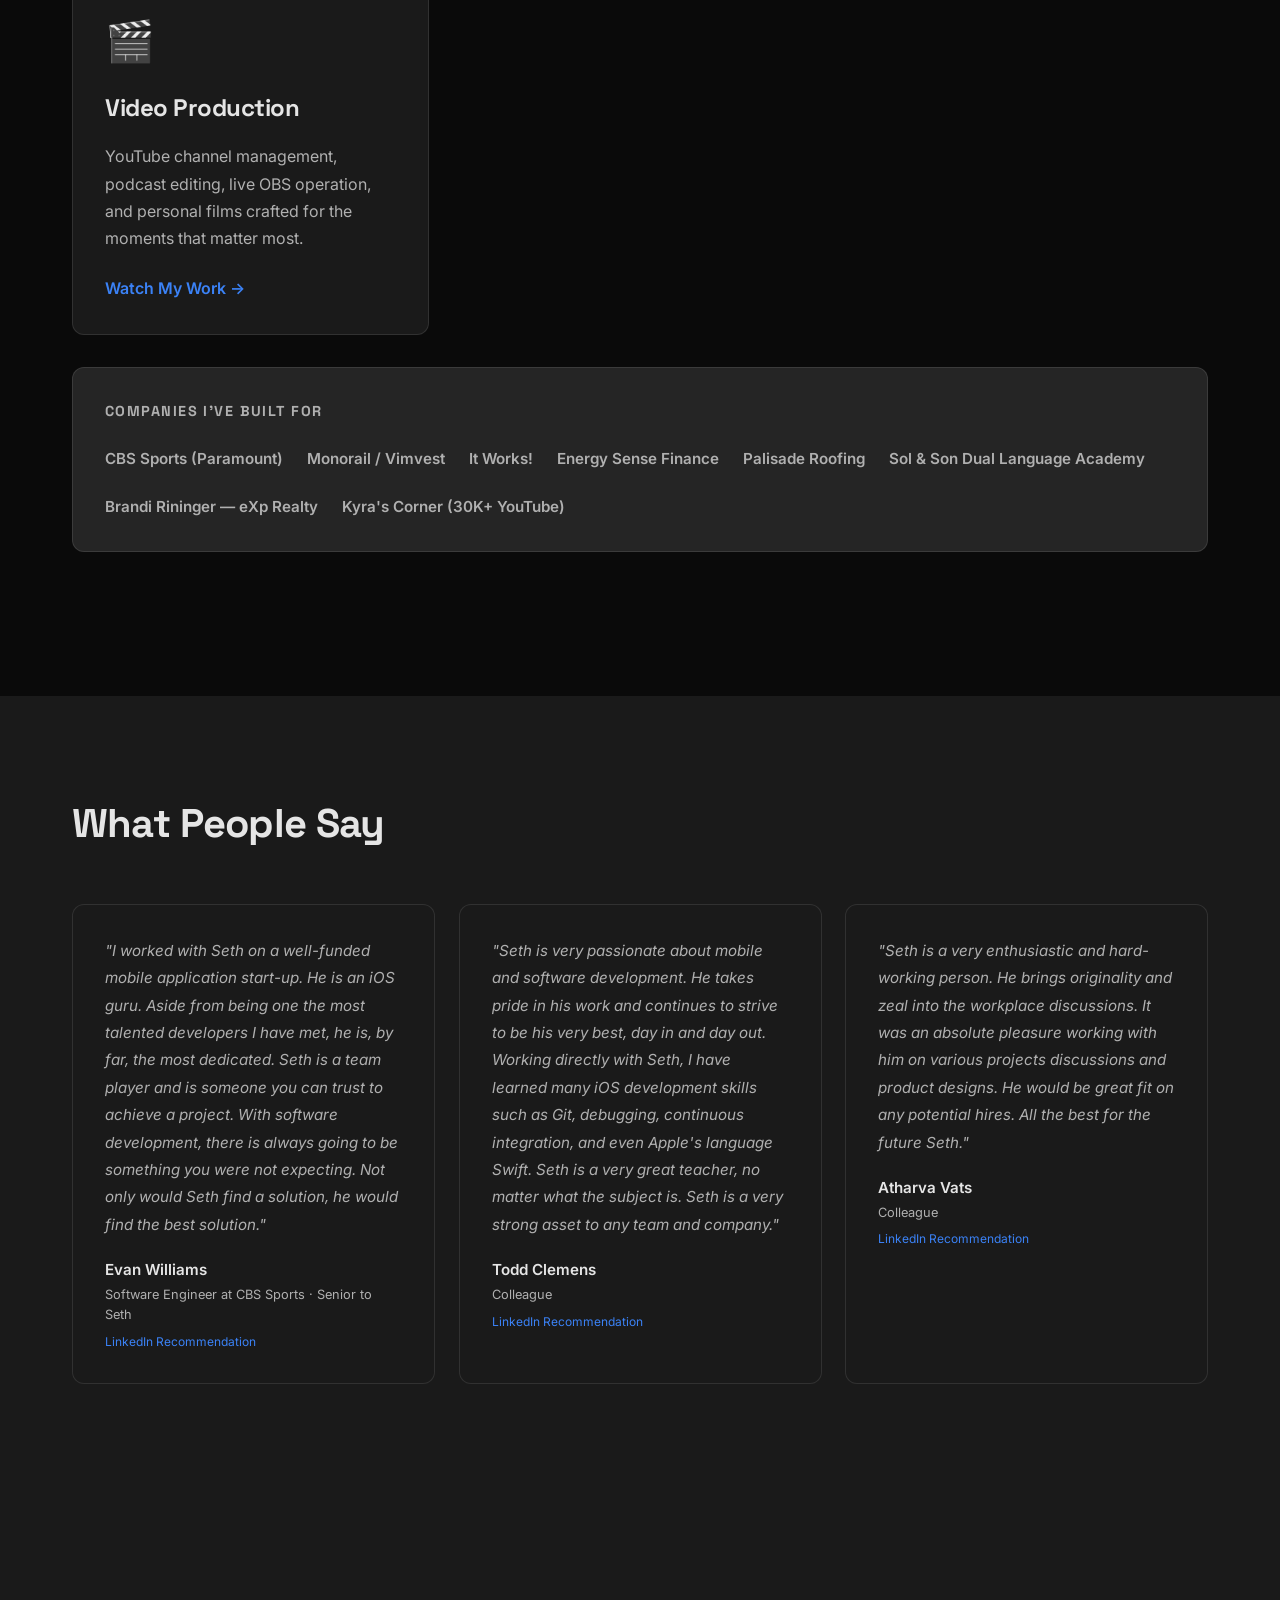
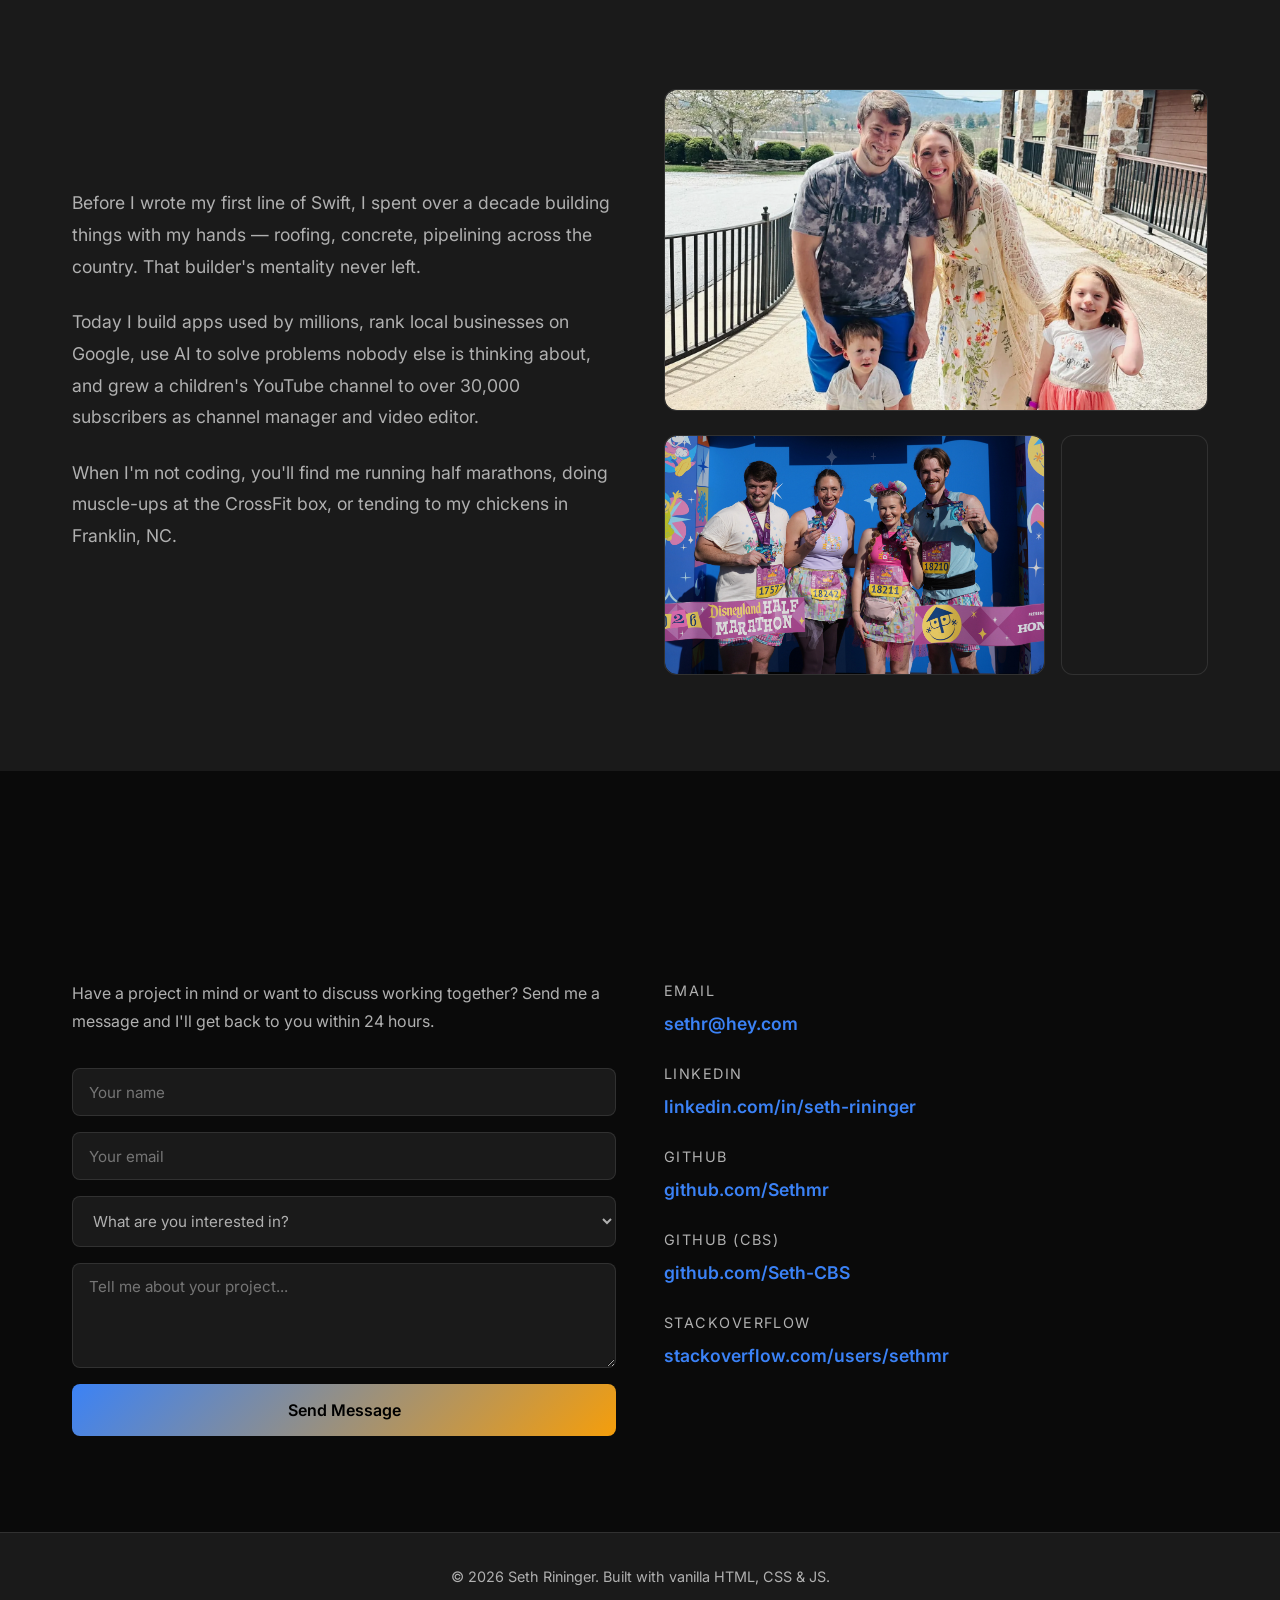
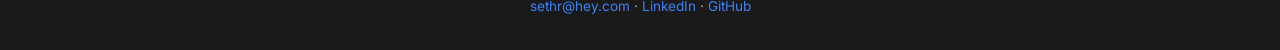
==== commit eab79285: "Hide Manu Games / Tideward from portfolio Comment out all Manu Games, Manu Idle, and Tideward refere" ====
--- a/index.html
+++ b/index.html
@@ -873,6 +873,7 @@
     <meta property="og:url" content="https://sethrininger.dev/">
     <meta name="twitter:card" content="summary_large_image">
     <meta name="twitter:creator" content="@sethrininger">
+    <!-- NOTE: removed "Game Development" from knowsAbout and "https://tideward.app" + "https://www.manugames.com" from sameAs while distancing portfolio from Manu Games LLC. Re-add when bringing Tideward/Manu Games back. -->
     <script type="application/ld+json">
 {
   "@context": "https://schema.org",
@@ -889,13 +890,11 @@
     "@type": "CollegeOrUniversity",
     "name": "Freed-Hardeman University"
   },
-  "knowsAbout": ["iOS Development", "Swift", "SwiftUI", "SEO", "AI", "Game Development"],
+  "knowsAbout": ["iOS Development", "Swift", "SwiftUI", "SEO", "AI"],
   "sameAs": [
     "https://www.linkedin.com/in/seth-rininger-004036a3/",
     "https://www.youtube.com/@KyrasCorner",
-    "https://www.instagram.com/graphical_instinct/",
-    "https://tideward.app",
-    "https://www.manugames.com"
+    "https://www.instagram.com/graphical_instinct/"
   ]
 }
     </script>
@@ -915,7 +914,7 @@
             <li><a href="ios.html">iOS Dev</a></li>
             <li><a href="seo.html">SEO</a></li>
             <li><a href="ai.html">AI Research</a></li>
-            <li><a href="gamedev.html">Game Dev</a></li>
+            <!-- <li><a href="gamedev.html">Game Dev</a></li> -->
             <li><a href="video.html">Video</a></li>
             <li><a href="realestate.html">Real Estate</a></li>
             <li><a href="#contact">Contact</a></li>
@@ -946,7 +945,7 @@
                     <div class="cmd-row" style="opacity: 0;"><span class="cmd" data-cmd="cat ios">cat ios</span><span>iOS development &mdash; 9 apps, 12+ yrs</span></div>
                     <div class="cmd-row" style="opacity: 0;"><span class="cmd" data-cmd="cat seo">cat seo</span><span>local SEO &mdash; 3 clients, page one</span></div>
                     <div class="cmd-row" style="opacity: 0;"><span class="cmd" data-cmd="cat ai">cat ai</span><span>AI research &amp; AI-native workflows</span></div>
-                    <div class="cmd-row" style="opacity: 0;"><span class="cmd" data-cmd="cat gamedev">cat gamedev</span><span>Manu Games &middot; Assembly Line newsletter</span></div>
+                    <!-- <div class="cmd-row" style="opacity: 0;"><span class="cmd" data-cmd="cat gamedev">cat gamedev</span><span>Manu Games &middot; Assembly Line newsletter</span></div> -->
                     <div class="cmd-row" style="opacity: 0;"><span class="cmd" data-cmd="cat video">cat video</span><span>Kyra's Corner &middot; 30K subs, 12.6M views</span></div>
                     <div class="cmd-row" style="opacity: 0;"><span class="cmd" data-cmd="cat realestate">cat realestate</span><span>Brandi Rininger &middot; eXp Realty (WNC)</span></div>
                     <div class="cmd-row" style="opacity: 0;"><span class="cmd" data-cmd="ls projects">ls projects</span><span>everything shipping right now</span></div>
@@ -1042,12 +1041,14 @@
                 <a href="ai.html" class="card-link">See AI Projects →</a>
             </div>
 
+            <!--
             <div class="card">
                 <div class="card-icon">🎮</div>
                 <h3>Game Development</h3>
                 <p>Building <a href="https://tideward.app" target="_blank" rel="noopener" style="color: var(--text-primary); border-bottom: 1px dotted var(--accent-blue);">Tideward</a> under Manu Games LLC and writing <a href="https://blog.manugames.com" target="_blank" rel="noopener" style="color: var(--text-primary); border-bottom: 1px dotted var(--accent-blue);">The Assembly Line</a> — a weekly newsletter covering factory and idle games.</p>
                 <a href="gamedev.html" class="card-link">See Tideward →</a>
             </div>
+            -->
 
             <div class="card">
                 <div class="card-icon">🎬</div>
@@ -1188,8 +1189,8 @@
         <p style="margin-top: 0.5rem; font-size: 0.85rem;">
             <a href="mailto:sethr@hey.com" style="color: var(--accent-blue); text-decoration: none;">sethr@hey.com</a> ·
             <a href="https://www.linkedin.com/in/seth-rininger-004036a3/" target="_blank" rel="noopener" style="color: var(--accent-blue); text-decoration: none;">LinkedIn</a> ·
-            <a href="https://github.com/Sethmr" target="_blank" rel="noopener" style="color: var(--accent-blue); text-decoration: none;">GitHub</a> ·
-            <a href="https://tideward.app" target="_blank" rel="noopener" style="color: var(--accent-blue); text-decoration: none;">Tideward</a>
+            <a href="https://github.com/Sethmr" target="_blank" rel="noopener" style="color: var(--accent-blue); text-decoration: none;">GitHub</a>
+            <!-- · <a href="https://tideward.app" target="_blank" rel="noopener" style="color: var(--accent-blue); text-decoration: none;">Tideward</a> -->
         </p>
     </footer>
 
@@ -1332,7 +1333,7 @@
                 'whoami': () => say('seth-rininger &middot; Senior iOS Developer &middot; Franklin, NC'),
                 'ls projects/': () => sayBlock(
                     `<div class="cmd-row"><span style="color:var(--accent-blue)">peanut-gallery/</span><span>Chrome extension &middot; live on Web Store</span></div>
-                     <div class="cmd-row"><span style="color:var(--accent-blue)">tideward/</span><span>SwiftUI idle RPG &middot; Manu Games LLC &middot; tideward.app</span></div>
+                     <!-- <div class="cmd-row"><span style="color:var(--accent-blue)">tideward/</span><span>SwiftUI idle RPG &middot; Manu Games LLC &middot; tideward.app</span></div> -->
                      <div class="cmd-row"><span style="color:var(--accent-blue)">ios-portfolio/</span><span>9 apps shipped since 2014 &middot; 10M+ users</span></div>
                      <div class="cmd-row"><span style="color:var(--accent-blue)">local-seo/</span><span>3 clients ranking page one</span></div>
                      <div class="cmd-row"><span style="color:var(--accent-blue)">kyras-corner/</span><span>30K subs &middot; 12.6M lifetime views</span></div>`
@@ -1362,13 +1363,13 @@
                      <div class="footer-cmd"><span class="cmd" data-cmd="open ai">open ai</span> &rarr; proof of what ships</div>`
                 ),
                 'ai': () => commands['cat ai'](),
-                'cat gamedev': () => sayBlock(
+                /* 'cat gamedev': () => sayBlock(
                     `<div class="bullet"><span class="hl">Tideward</span> &mdash; SwiftUI idle RPG &middot; native on every Apple device &middot; <a href="https://tideward.app" target="_blank" style="color:var(--accent-blue)">tideward.app</a></div>
                      <div class="bullet"><span class="hl">The Assembly Line</span> &mdash; weekly newsletter on factory/idle games</div>
                      <div class="bullet">Alpha build in testers' hands on Discord</div>
                      <div class="footer-cmd"><span class="cmd" data-cmd="open tideward">open tideward</span> &rarr; game dev page</div>`
                 ),
-                'gamedev': () => commands['cat gamedev'](),
+                'gamedev': () => commands['cat gamedev'](), */
                 'cat video': () => sayBlock(
                     `<div class="bullet"><span class="hl">Kyra's Corner</span> &mdash; 30K subs &middot; 12.6M lifetime views</div>
                      <div class="bullet">Channel mgmt &middot; podcast editing &middot; live OBS ops</div>
@@ -1393,10 +1394,10 @@
                 ),
                 'resume': () => commands['cat resume'](),
                 'tail ship.log': () => sayBlock(
-                    `<div class="bullet"><span class="label">2026-05</span>tideward.app &rarr; rebrand from manu-idle, USPTO mark filed</div>
+                    `<!-- <div class="bullet"><span class="label">2026-05</span>tideward.app &rarr; rebrand from manu-idle, USPTO mark filed</div> -->
                      <div class="bullet"><span class="label">2026-04</span>peanut-gallery v1.5.3 &rarr; Chrome Web Store</div>
                      <div class="bullet"><span class="label">2026-04</span>sethrininger.dev &rarr; interactive terminal shipped</div>
-                     <div class="bullet"><span class="label">2026-03</span>tideward &rarr; alpha build to Discord</div>
+                     <!-- <div class="bullet"><span class="label">2026-03</span>tideward &rarr; alpha build to Discord</div> -->
                      <div class="bullet"><span class="label">2026-02</span>local-seo &rarr; Palisade Roofing on page one</div>
                      <div class="bullet"><span class="label">2025-Q4</span>cbs-sports &rarr; SwiftUI feature ownership</div>
                      <div class="bullet"><span class="label">2015-12</span>food-fight (SDX) &rarr; App Store</div>
@@ -1406,17 +1407,17 @@
                 'ship.log': () => commands['tail ship.log'](),
                 'open peanut-gallery': () => { say('opening <a href="https://www.peanutgallery.live" target="_blank" style="color:var(--accent-blue)">peanutgallery.live</a>...'); window.open('https://www.peanutgallery.live', '_blank'); },
                 'open ios': () => { say('navigating to ios.html...'); setTimeout(() => window.location.href = 'ios.html', 400); },
-                'open tideward': () => { say('navigating to gamedev.html...'); setTimeout(() => window.location.href = 'gamedev.html', 400); },
+                /* 'open tideward': () => { say('navigating to gamedev.html...'); setTimeout(() => window.location.href = 'gamedev.html', 400); }, */
                 'open ai': () => { say('navigating to ai.html...'); setTimeout(() => window.location.href = 'ai.html', 400); },
                 'open seo': () => { say('navigating to seo.html...'); setTimeout(() => window.location.href = 'seo.html', 400); },
                 'open video': () => { say('navigating to video.html...'); setTimeout(() => window.location.href = 'video.html', 400); },
                 'open realestate': () => { say('opening brandi.sethrininger.dev...'); setTimeout(() => window.location.href = 'realestate.html', 400); },
-                'open gamedev': () => commands['open tideward'](),
+                /* 'open gamedev': () => commands['open tideward'](), */
                 // Legacy aliases — keep so old muscle memory still works
-                'open manu-idle': () => commands['open tideward'](),
+                /* 'open manu-idle': () => commands['open tideward'](), */
                 './ship --status': () => sayBlock(
                     `<div class="cmd-row"><span style="color:var(--accent-blue)">peanut-gallery</span><span>v1.5.3 &middot; live on Chrome Web Store</span></div>
-                     <div class="cmd-row"><span style="color:var(--accent-blue)">tideward</span><span>alpha &middot; Manu Games LLC &middot; tideward.app</span></div>
+                     <!-- <div class="cmd-row"><span style="color:var(--accent-blue)">tideward</span><span>alpha &middot; Manu Games LLC &middot; tideward.app</span></div> -->
                      <div class="cmd-row"><span style="color:var(--accent-blue)">ios-portfolio</span><span>9 apps shipped &middot; 10M+ users</span></div>
                      <div class="cmd-row"><span style="color:var(--accent-blue)">local-seo</span><span>3 clients &middot; page one</span></div>
                      <div class="cmd-row"><span style="color:var(--accent-blue)">kyras-corner</span><span>30K subs &middot; 12.6M views</span></div>`
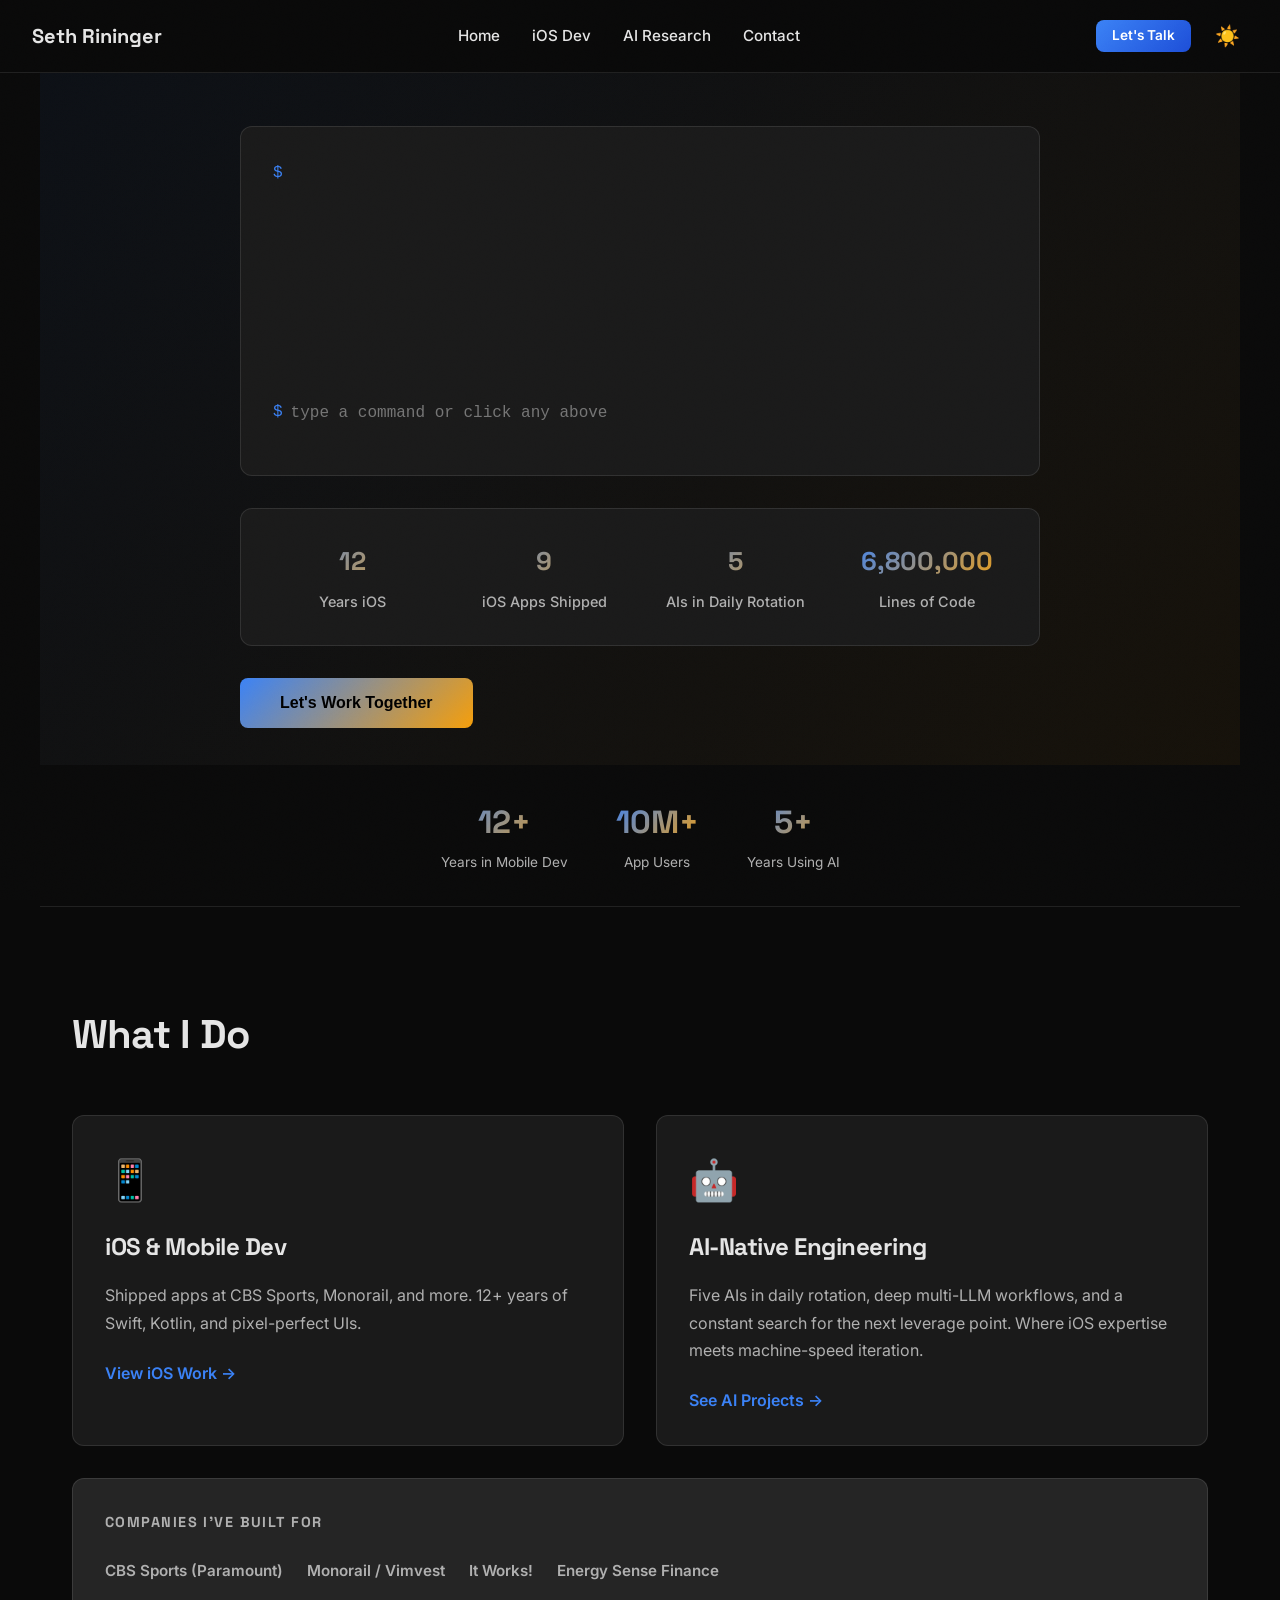
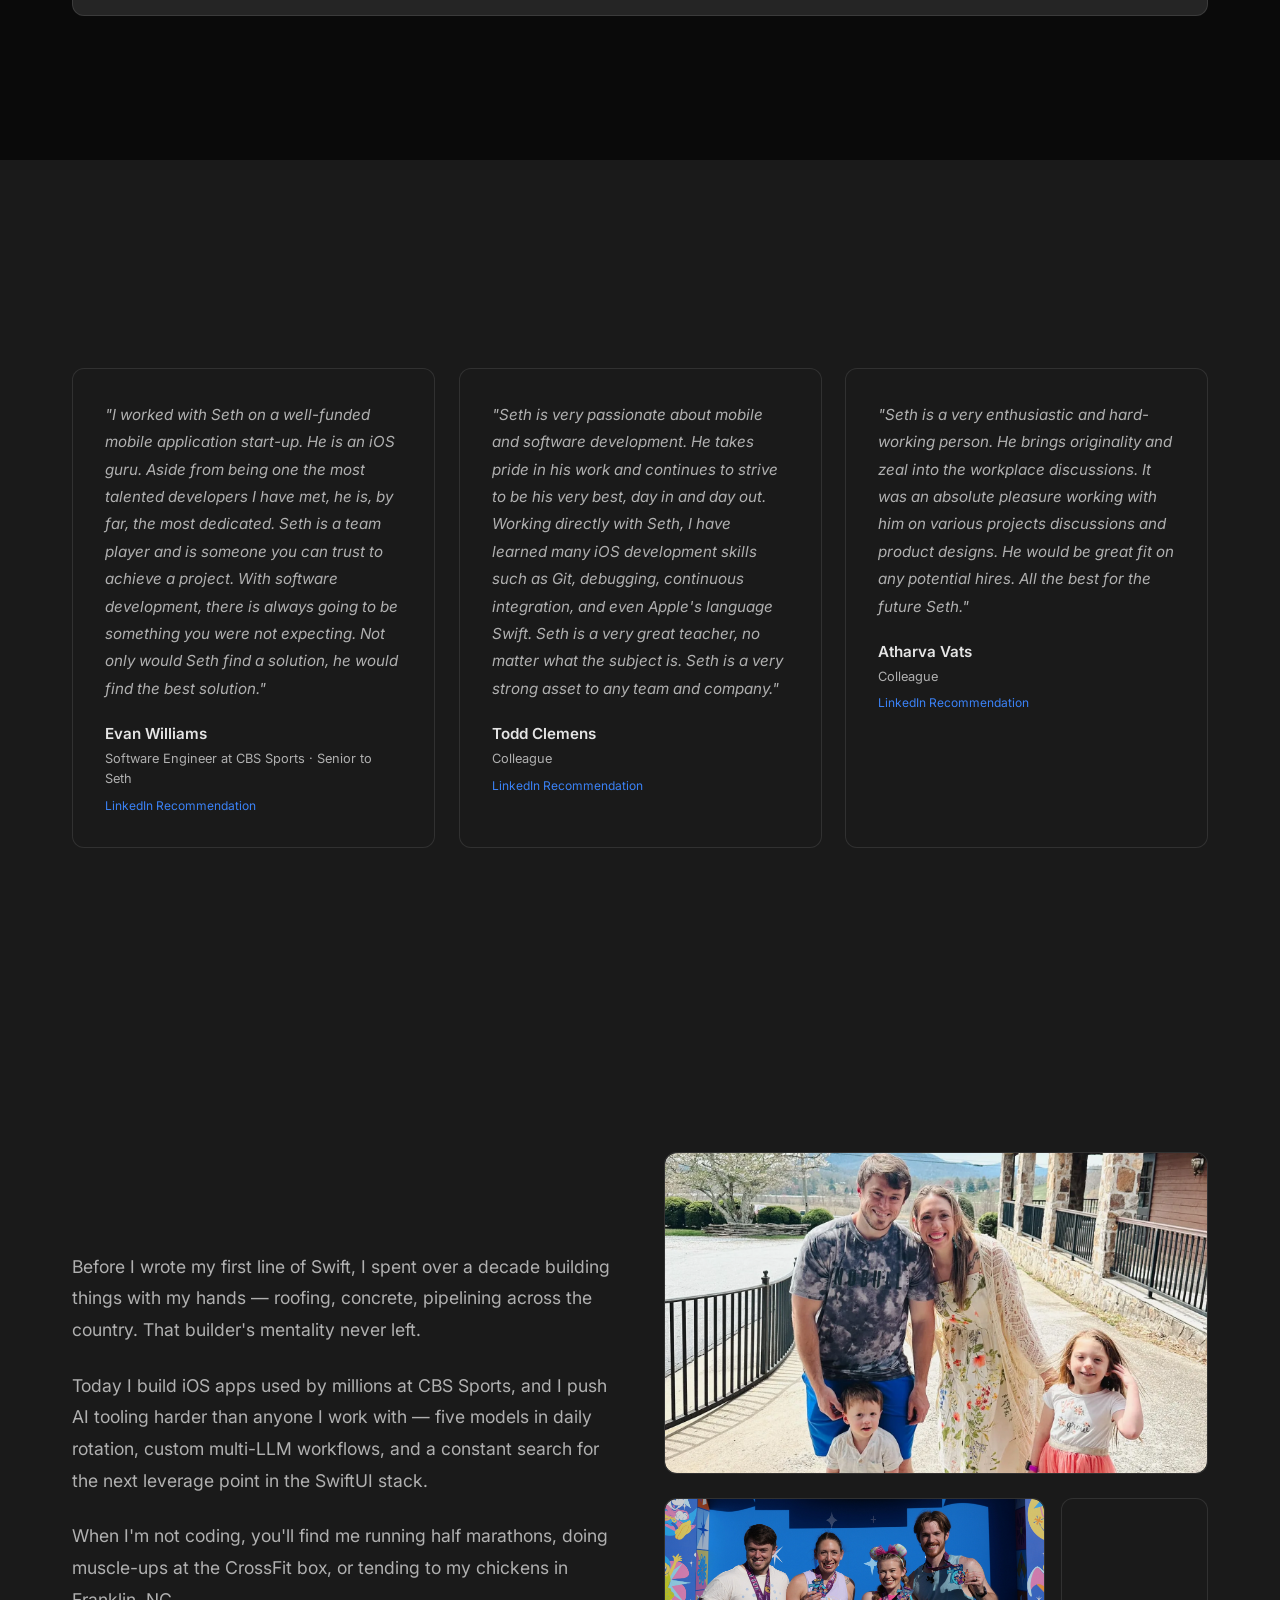
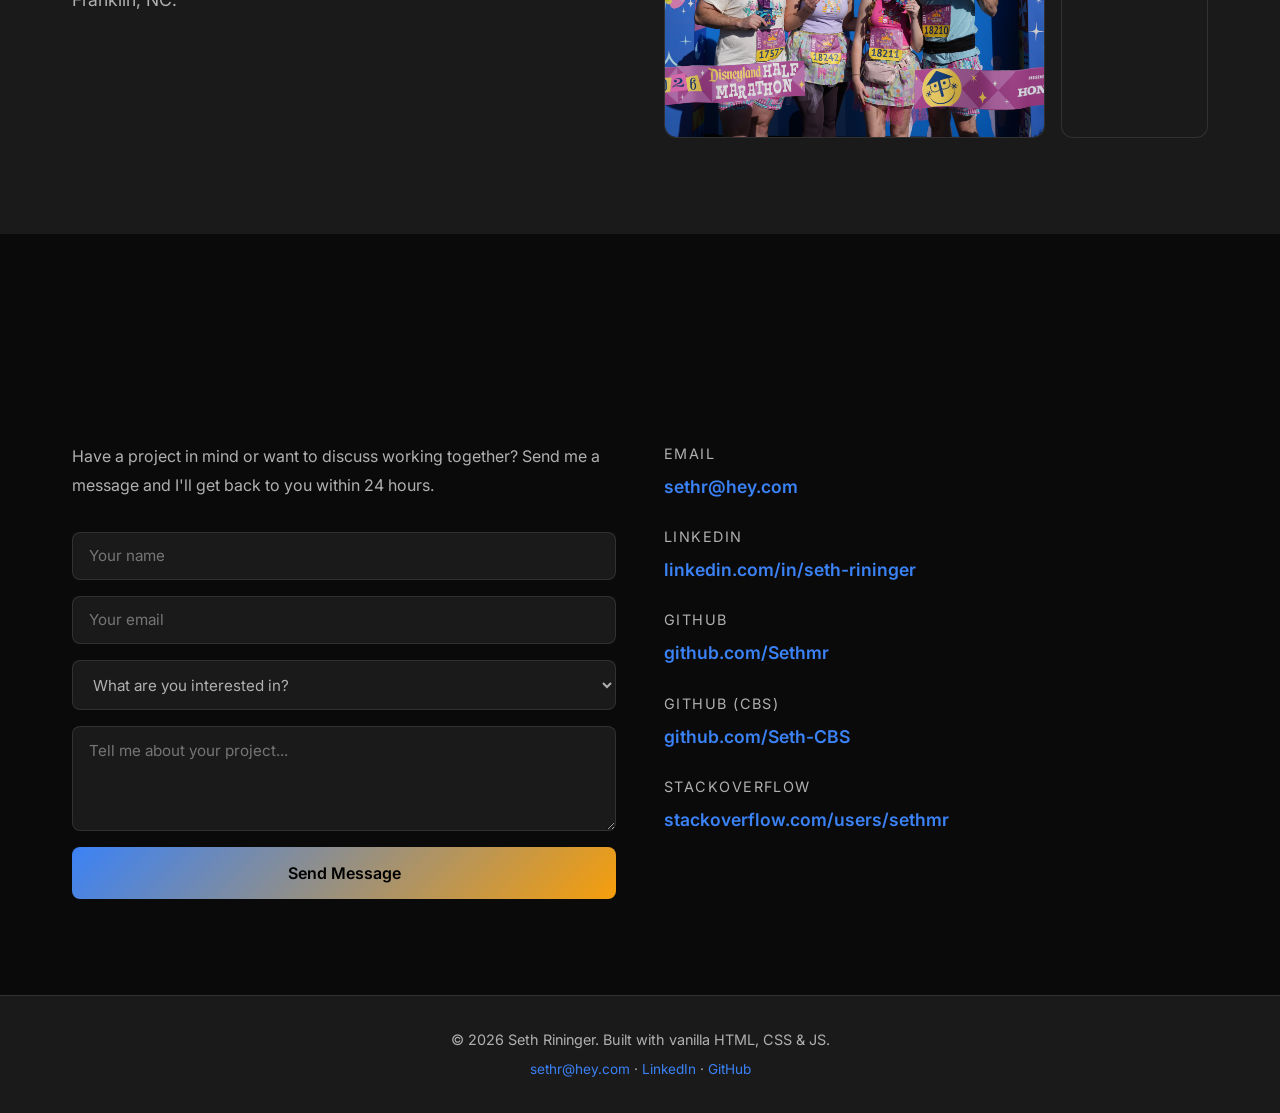
==== commit 4e3f00ba: "Refocus sethrininger.dev on iOS career + AI Cut the side-hustle surface area so this reads as a care" ====
--- a/index.html
+++ b/index.html
@@ -4,7 +4,7 @@
     <meta charset="UTF-8">
     <meta name="viewport" content="width=device-width, initial-scale=1.0, viewport-fit=cover">
     <meta name="theme-color" content="#0a0a0a">
-    <title>Seth Rininger - Senior iOS Developer & AI Builder</title>
+    <title>Seth Rininger — Senior iOS Developer & AI-Native Engineer</title>
     <link rel="preconnect" href="https://fonts.googleapis.com">
     <link rel="preconnect" href="https://fonts.gstatic.com" crossorigin>
     <link href="https://fonts.googleapis.com/css2?family=Inter:wght@400;500;600;700&family=Space+Grotesk:wght@600;700&display=swap" rel="stylesheet">
@@ -864,16 +864,19 @@
     </style>
     <meta name="author" content="Seth Rininger">
     <meta name="robots" content="index, follow">
-    <meta name="description" content="Seth Rininger is a Senior iOS Developer, SEO Consultant, and AI researcher with 12+ years in mobile development. Currently at CBS Sports/Paramount. Available for consulting.">
-    <meta property="og:site_name" content="Seth Rininger — Developer & Consultant">
+    <meta name="description" content="Seth Rininger is a Senior iOS Developer and AI-native engineer with 12+ years in mobile development. Currently shipping SwiftUI features at CBS Sports / Paramount.">
+    <meta property="og:site_name" content="Seth Rininger — Senior iOS Developer">
     <meta property="og:locale" content="en_US">
     <meta property="og:type" content="website">
-    <meta property="og:title" content="Seth Rininger — Senior iOS Developer & AI Builder">
-    <meta property="og:description" content="12+ years building apps used by millions. Now ranking local businesses on Google and pushing AI to its limits. Available for consulting.">
+    <meta property="og:title" content="Seth Rininger — Senior iOS Developer & AI-Native Engineer">
+    <meta property="og:description" content="12+ years building iOS apps used by millions. Five AIs in daily rotation, custom multi-LLM workflows, and a constant search for the next leverage point in the SwiftUI stack.">
     <meta property="og:url" content="https://sethrininger.dev/">
     <meta name="twitter:card" content="summary_large_image">
     <meta name="twitter:creator" content="@sethrininger">
-    <!-- NOTE: removed "Game Development" from knowsAbout and "https://tideward.app" + "https://www.manugames.com" from sameAs while distancing portfolio from Manu Games LLC. Re-add when bringing Tideward/Manu Games back. -->
+    <!-- NOTE: knowsAbout previously included "Game Development" and "SEO"; sameAs previously
+         included "https://tideward.app", "https://www.manugames.com", and
+         "https://www.youtube.com/@KyrasCorner". All removed while refocusing the site on
+         iOS career + AI. Restore any of these as that side of the portfolio comes back. -->
     <script type="application/ld+json">
 {
   "@context": "https://schema.org",
@@ -890,11 +893,11 @@
     "@type": "CollegeOrUniversity",
     "name": "Freed-Hardeman University"
   },
-  "knowsAbout": ["iOS Development", "Swift", "SwiftUI", "SEO", "AI"],
+  "knowsAbout": ["iOS Development", "Swift", "SwiftUI", "Mobile Engineering", "AI", "LLM Orchestration", "AI-Augmented Development"],
   "sameAs": [
     "https://www.linkedin.com/in/seth-rininger-004036a3/",
-    "https://www.youtube.com/@KyrasCorner",
-    "https://www.instagram.com/graphical_instinct/"
+    "https://github.com/Sethmr",
+    "https://stackoverflow.com/users/3594657/sethmr"
   ]
 }
     </script>
@@ -912,11 +915,11 @@
         <ul class="nav-links">
             <li><a href="#home">Home</a></li>
             <li><a href="ios.html">iOS Dev</a></li>
-            <li><a href="seo.html">SEO</a></li>
+            <!-- <li><a href="seo.html">SEO</a></li> -->
             <li><a href="ai.html">AI Research</a></li>
             <!-- <li><a href="gamedev.html">Game Dev</a></li> -->
-            <li><a href="video.html">Video</a></li>
-            <li><a href="realestate.html">Real Estate</a></li>
+            <!-- <li><a href="video.html">Video</a></li> -->
+            <!-- <li><a href="realestate.html">Real Estate</a></li> -->
             <li><a href="#contact">Contact</a></li>
         </ul>
         <div class="nav-controls">
@@ -930,7 +933,7 @@
 
     <!-- Hero Section -->
     <section class="hero" id="home">
-        <h1 class="sr-only">Seth Rininger — Senior iOS Developer, SEO Strategist & AI Builder</h1>
+        <h1 class="sr-only">Seth Rininger — Senior iOS Developer & AI-Native Engineer</h1>
         <div class="hero-content">
             <div class="terminal" id="terminal">
                 <div class="terminal-line command">
@@ -943,11 +946,11 @@
                 </div>
                 <div class="terminal-help" id="terminalHelp">
                     <div class="cmd-row" style="opacity: 0;"><span class="cmd" data-cmd="cat ios">cat ios</span><span>iOS development &mdash; 9 apps, 12+ yrs</span></div>
-                    <div class="cmd-row" style="opacity: 0;"><span class="cmd" data-cmd="cat seo">cat seo</span><span>local SEO &mdash; 3 clients, page one</span></div>
-                    <div class="cmd-row" style="opacity: 0;"><span class="cmd" data-cmd="cat ai">cat ai</span><span>AI research &amp; AI-native workflows</span></div>
+                    <!-- <div class="cmd-row" style="opacity: 0;"><span class="cmd" data-cmd="cat seo">cat seo</span><span>local SEO &mdash; 3 clients, page one</span></div> -->
+                    <div class="cmd-row" style="opacity: 0;"><span class="cmd" data-cmd="cat ai">cat ai</span><span>AI &mdash; 5 models in daily rotation</span></div>
                     <!-- <div class="cmd-row" style="opacity: 0;"><span class="cmd" data-cmd="cat gamedev">cat gamedev</span><span>Manu Games &middot; Assembly Line newsletter</span></div> -->
-                    <div class="cmd-row" style="opacity: 0;"><span class="cmd" data-cmd="cat video">cat video</span><span>Kyra's Corner &middot; 30K subs, 12.6M views</span></div>
-                    <div class="cmd-row" style="opacity: 0;"><span class="cmd" data-cmd="cat realestate">cat realestate</span><span>Brandi Rininger &middot; eXp Realty (WNC)</span></div>
+                    <!-- <div class="cmd-row" style="opacity: 0;"><span class="cmd" data-cmd="cat video">cat video</span><span>Kyra's Corner &middot; 30K subs, 12.6M views</span></div> -->
+                    <!-- <div class="cmd-row" style="opacity: 0;"><span class="cmd" data-cmd="cat realestate">cat realestate</span><span>Brandi Rininger &middot; eXp Realty (WNC)</span></div> -->
                     <div class="cmd-row" style="opacity: 0;"><span class="cmd" data-cmd="ls projects">ls projects</span><span>everything shipping right now</span></div>
                     <div class="cmd-row" style="opacity: 0;"><span class="cmd" data-cmd="cat resume">cat resume</span><span>career summary</span></div>
                     <div class="cmd-row" style="opacity: 0;"><span class="cmd" data-cmd="contact">contact</span><span>scroll to contact form</span></div>
@@ -981,8 +984,8 @@
                     <div class="stat-label">iOS Apps Shipped</div>
                 </div>
                 <div class="stat-item">
-                    <div class="stat-number" data-target="3">0</div>
-                    <div class="stat-label">Local SEO Wins</div>
+                    <div class="stat-number" data-target="5">0</div>
+                    <div class="stat-label">AIs in Daily Rotation</div>
                 </div>
                 <div class="stat-item">
                     <div class="stat-number" data-target="6800000">0</div>
@@ -1005,10 +1008,12 @@
                 <div style="font-family: 'Space Grotesk', sans-serif; font-size: 2rem; font-weight: 700; background: linear-gradient(135deg, #3b82f6, #f59e0b); -webkit-background-clip: text; -webkit-text-fill-color: transparent; background-clip: text;">10M+</div>
                 <div style="color: var(--text-secondary); font-size: 0.85rem; margin-top: 0.25rem;">App Users</div>
             </div>
+            <!--
             <div>
                 <div style="font-family: 'Space Grotesk', sans-serif; font-size: 2rem; font-weight: 700; background: linear-gradient(135deg, #3b82f6, #f59e0b); -webkit-background-clip: text; -webkit-text-fill-color: transparent; background-clip: text;">12.6M</div>
                 <div style="color: var(--text-secondary); font-size: 0.85rem; margin-top: 0.25rem;">YouTube Views</div>
             </div>
+            -->
             <div>
                 <div style="font-family: 'Space Grotesk', sans-serif; font-size: 2rem; font-weight: 700; background: linear-gradient(135deg, #3b82f6, #f59e0b); -webkit-background-clip: text; -webkit-text-fill-color: transparent; background-clip: text;">5+</div>
                 <div style="color: var(--text-secondary); font-size: 0.85rem; margin-top: 0.25rem;">Years Using AI</div>
@@ -1027,17 +1032,19 @@
                 <a href="ios.html" class="card-link">View iOS Work →</a>
             </div>
 
+            <!--
             <div class="card">
                 <div class="card-icon">🔍</div>
                 <h3>SEO Services</h3>
                 <p>Helping local businesses own page one. Currently ranking a roofing company, a dual language academy, and a WNC real estate broker.</p>
                 <a href="seo.html" class="card-link">See My Approach →</a>
             </div>
+            -->
 
             <div class="card">
                 <div class="card-icon">🤖</div>
-                <h3>AI Research</h3>
-                <p>Running 5 AIs simultaneously. From fixing physical objects with Claude to building AI-augmented workflows.</p>
+                <h3>AI-Native Engineering</h3>
+                <p>Five AIs in daily rotation, deep multi-LLM workflows, and a constant search for the next leverage point. Where iOS expertise meets machine-speed iteration.</p>
                 <a href="ai.html" class="card-link">See AI Projects →</a>
             </div>
 
@@ -1050,12 +1057,14 @@
             </div>
             -->
 
+            <!--
             <div class="card">
                 <div class="card-icon">🎬</div>
                 <h3>Video Production</h3>
                 <p>YouTube channel management, podcast editing, live OBS operation, and personal films crafted for the moments that matter most.</p>
                 <a href="video.html" class="card-link">Watch My Work →</a>
             </div>
+            -->
         </div>
 
         <div class="credibility-strip">
@@ -1065,10 +1074,12 @@
                 <span class="credibility-logo">Monorail / Vimvest</span>
                 <span class="credibility-logo">It Works!</span>
                 <span class="credibility-logo">Energy Sense Finance</span>
+                <!--
                 <span class="credibility-logo">Palisade Roofing</span>
                 <span class="credibility-logo">Sol & Son Dual Language Academy</span>
                 <span class="credibility-logo">Brandi Rininger — eXp Realty</span>
                 <span class="credibility-logo">Kyra's Corner (30K+ YouTube)</span>
+                -->
             </div>
         </div>
     </section>
@@ -1110,7 +1121,7 @@
         <div class="about-grid">
             <div class="about-content">
                 <p>Before I wrote my first line of Swift, I spent over a decade building things with my hands — roofing, concrete, pipelining across the country. That builder's mentality never left.</p>
-                <p>Today I build apps used by millions, rank local businesses on Google, use AI to solve problems nobody else is thinking about, and grew a children's YouTube channel to over 30,000 subscribers as channel manager and video editor.</p>
+                <p>Today I build iOS apps used by millions at CBS Sports, and I push AI tooling harder than anyone I work with — five models in daily rotation, custom multi-LLM workflows, and a constant search for the next leverage point in the SwiftUI stack.</p>
                 <p>When I'm not coding, you'll find me running half marathons, doing muscle-ups at the CrossFit box, or tending to my chickens in Franklin, NC.</p>
             </div>
             <div class="about-media">
@@ -1148,7 +1159,7 @@
                     <select name="interest" aria-label="What are you interested in?" style="padding: 0.85rem 1rem; background: var(--bg-secondary); border: 1px solid var(--border-color); border-radius: 8px; color: var(--text-secondary); font-family: 'Inter', sans-serif; font-size: 0.95rem; outline: none; transition: border-color 0.2s ease;">
                         <option value="" disabled selected>What are you interested in?</option>
                         <option value="ios">iOS Development</option>
-                        <option value="seo">SEO Services</option>
+                        <!-- <option value="seo">SEO Services</option> -->
                         <option value="ai">AI Consulting</option>
                         <option value="general">General Inquiry</option>
                     </select>
@@ -1335,8 +1346,9 @@
                     `<div class="cmd-row"><span style="color:var(--accent-blue)">peanut-gallery/</span><span>Chrome extension &middot; live on Web Store</span></div>
                      <!-- <div class="cmd-row"><span style="color:var(--accent-blue)">tideward/</span><span>SwiftUI idle RPG &middot; Manu Games LLC &middot; tideward.app</span></div> -->
                      <div class="cmd-row"><span style="color:var(--accent-blue)">ios-portfolio/</span><span>9 apps shipped since 2014 &middot; 10M+ users</span></div>
-                     <div class="cmd-row"><span style="color:var(--accent-blue)">local-seo/</span><span>3 clients ranking page one</span></div>
-                     <div class="cmd-row"><span style="color:var(--accent-blue)">kyras-corner/</span><span>30K subs &middot; 12.6M lifetime views</span></div>`
+                     <div class="cmd-row"><span style="color:var(--accent-blue)">ai-toolkit/</span><span>5 models in daily rotation &middot; multi-LLM workflows</span></div>
+                     <!-- <div class="cmd-row"><span style="color:var(--accent-blue)">local-seo/</span><span>3 clients ranking page one</span></div> -->
+                     <!-- <div class="cmd-row"><span style="color:var(--accent-blue)">kyras-corner/</span><span>30K subs &middot; 12.6M lifetime views</span></div> -->`
                 ),
                 'ls projects': () => commands['ls projects/'](),
                 'ls': () => commands['ls projects/'](),
@@ -1348,18 +1360,18 @@
                      <div class="footer-cmd"><span class="cmd" data-cmd="open ios">open ios</span> &rarr; full timeline</div>`
                 ),
                 'ios': () => commands['cat ios'](),
-                'cat seo': () => sayBlock(
+                /* 'cat seo': () => sayBlock(
                     `<div class="bullet">Local SEO for small businesses &mdash; page one or it didn't happen</div>
                      <div class="bullet"><span class="hl">Palisade Roofing</span> &middot; <span class="hl">Sol &amp; Son Dual Language Academy</span></div>
                      <div class="bullet"><span class="hl">Brandi Rininger</span> (eXp Realty, WNC)</div>
                      <div class="bullet">All three currently ranking page one for target queries</div>
                      <div class="footer-cmd"><span class="cmd" data-cmd="open seo">open seo</span> &rarr; approach &amp; case studies</div>`
                 ),
-                'seo': () => commands['cat seo'](),
+                'seo': () => commands['cat seo'](), */
                 'cat ai': () => sayBlock(
-                    `<div class="bullet">5 AIs running daily &middot; 5+ yrs shipping AI in production</div>
+                    `<div class="bullet">5 models in daily rotation &middot; 5+ yrs shipping AI in production</div>
                      <div class="bullet"><span class="hl">Peanut Gallery</span> &mdash; Chrome ext, AI commentary over video (live)</div>
-                     <div class="bullet">AI-augmented dev workflows &middot; fixing physical objects with Claude</div>
+                     <div class="bullet">AI-augmented SwiftUI workflows &middot; multi-LLM orchestration</div>
                      <div class="footer-cmd"><span class="cmd" data-cmd="open ai">open ai</span> &rarr; proof of what ships</div>`
                 ),
                 'ai': () => commands['cat ai'](),
@@ -1370,7 +1382,7 @@
                      <div class="footer-cmd"><span class="cmd" data-cmd="open tideward">open tideward</span> &rarr; game dev page</div>`
                 ),
                 'gamedev': () => commands['cat gamedev'](), */
-                'cat video': () => sayBlock(
+                /* 'cat video': () => sayBlock(
                     `<div class="bullet"><span class="hl">Kyra's Corner</span> &mdash; 30K subs &middot; 12.6M lifetime views</div>
                      <div class="bullet">Channel mgmt &middot; podcast editing &middot; live OBS ops</div>
                      <div class="bullet">Personal films for the moments that matter most</div>
@@ -1382,7 +1394,7 @@
                      <div class="bullet">Western North Carolina &mdash; ranking for target local queries</div>
                      <div class="footer-cmd"><span class="cmd" data-cmd="open realestate">open realestate</span> &rarr; Brandi's site</div>`
                 ),
-                'realestate': () => commands['cat realestate'](),
+                'realestate': () => commands['cat realestate'](), */
                 'cat resume': () => sayBlock(
                     `<div class="bullet"><span class="label">2022 &rarr; now</span>Senior iOS Dev &middot; <span class="hl">CBS Sports / Paramount</span></div>
                      <div class="bullet"><span class="label">2017 &ndash; 2022</span>Lead Front-End &middot; Vimvest &rarr; Monorail (first hire)</div>
@@ -1398,7 +1410,7 @@
                      <div class="bullet"><span class="label">2026-04</span>peanut-gallery v1.5.3 &rarr; Chrome Web Store</div>
                      <div class="bullet"><span class="label">2026-04</span>sethrininger.dev &rarr; interactive terminal shipped</div>
                      <!-- <div class="bullet"><span class="label">2026-03</span>tideward &rarr; alpha build to Discord</div> -->
-                     <div class="bullet"><span class="label">2026-02</span>local-seo &rarr; Palisade Roofing on page one</div>
+                     <!-- <div class="bullet"><span class="label">2026-02</span>local-seo &rarr; Palisade Roofing on page one</div> -->
                      <div class="bullet"><span class="label">2025-Q4</span>cbs-sports &rarr; SwiftUI feature ownership</div>
                      <div class="bullet"><span class="label">2015-12</span>food-fight (SDX) &rarr; App Store</div>
                      <div class="bullet"><span class="label">2015-05</span>annual-bible-lectureship &rarr; App Store</div>`
@@ -1409,9 +1421,9 @@
                 'open ios': () => { say('navigating to ios.html...'); setTimeout(() => window.location.href = 'ios.html', 400); },
                 /* 'open tideward': () => { say('navigating to gamedev.html...'); setTimeout(() => window.location.href = 'gamedev.html', 400); }, */
                 'open ai': () => { say('navigating to ai.html...'); setTimeout(() => window.location.href = 'ai.html', 400); },
-                'open seo': () => { say('navigating to seo.html...'); setTimeout(() => window.location.href = 'seo.html', 400); },
-                'open video': () => { say('navigating to video.html...'); setTimeout(() => window.location.href = 'video.html', 400); },
-                'open realestate': () => { say('opening brandi.sethrininger.dev...'); setTimeout(() => window.location.href = 'realestate.html', 400); },
+                /* 'open seo': () => { say('navigating to seo.html...'); setTimeout(() => window.location.href = 'seo.html', 400); }, */
+                /* 'open video': () => { say('navigating to video.html...'); setTimeout(() => window.location.href = 'video.html', 400); }, */
+                /* 'open realestate': () => { say('opening brandi.sethrininger.dev...'); setTimeout(() => window.location.href = 'realestate.html', 400); }, */
                 /* 'open gamedev': () => commands['open tideward'](), */
                 // Legacy aliases — keep so old muscle memory still works
                 /* 'open manu-idle': () => commands['open tideward'](), */
@@ -1419,8 +1431,9 @@
                     `<div class="cmd-row"><span style="color:var(--accent-blue)">peanut-gallery</span><span>v1.5.3 &middot; live on Chrome Web Store</span></div>
                      <!-- <div class="cmd-row"><span style="color:var(--accent-blue)">tideward</span><span>alpha &middot; Manu Games LLC &middot; tideward.app</span></div> -->
                      <div class="cmd-row"><span style="color:var(--accent-blue)">ios-portfolio</span><span>9 apps shipped &middot; 10M+ users</span></div>
-                     <div class="cmd-row"><span style="color:var(--accent-blue)">local-seo</span><span>3 clients &middot; page one</span></div>
-                     <div class="cmd-row"><span style="color:var(--accent-blue)">kyras-corner</span><span>30K subs &middot; 12.6M views</span></div>`
+                     <div class="cmd-row"><span style="color:var(--accent-blue)">ai-toolkit</span><span>5 models &middot; multi-LLM workflows</span></div>
+                     <!-- <div class="cmd-row"><span style="color:var(--accent-blue)">local-seo</span><span>3 clients &middot; page one</span></div> -->
+                     <!-- <div class="cmd-row"><span style="color:var(--accent-blue)">kyras-corner</span><span>30K subs &middot; 12.6M views</span></div> -->`
                 ),
                 'ship': () => commands['./ship --status'](),
                 'contact': () => { say('scrolling to contact...'); document.getElementById('contact').scrollIntoView({ behavior: 'smooth' }); },
